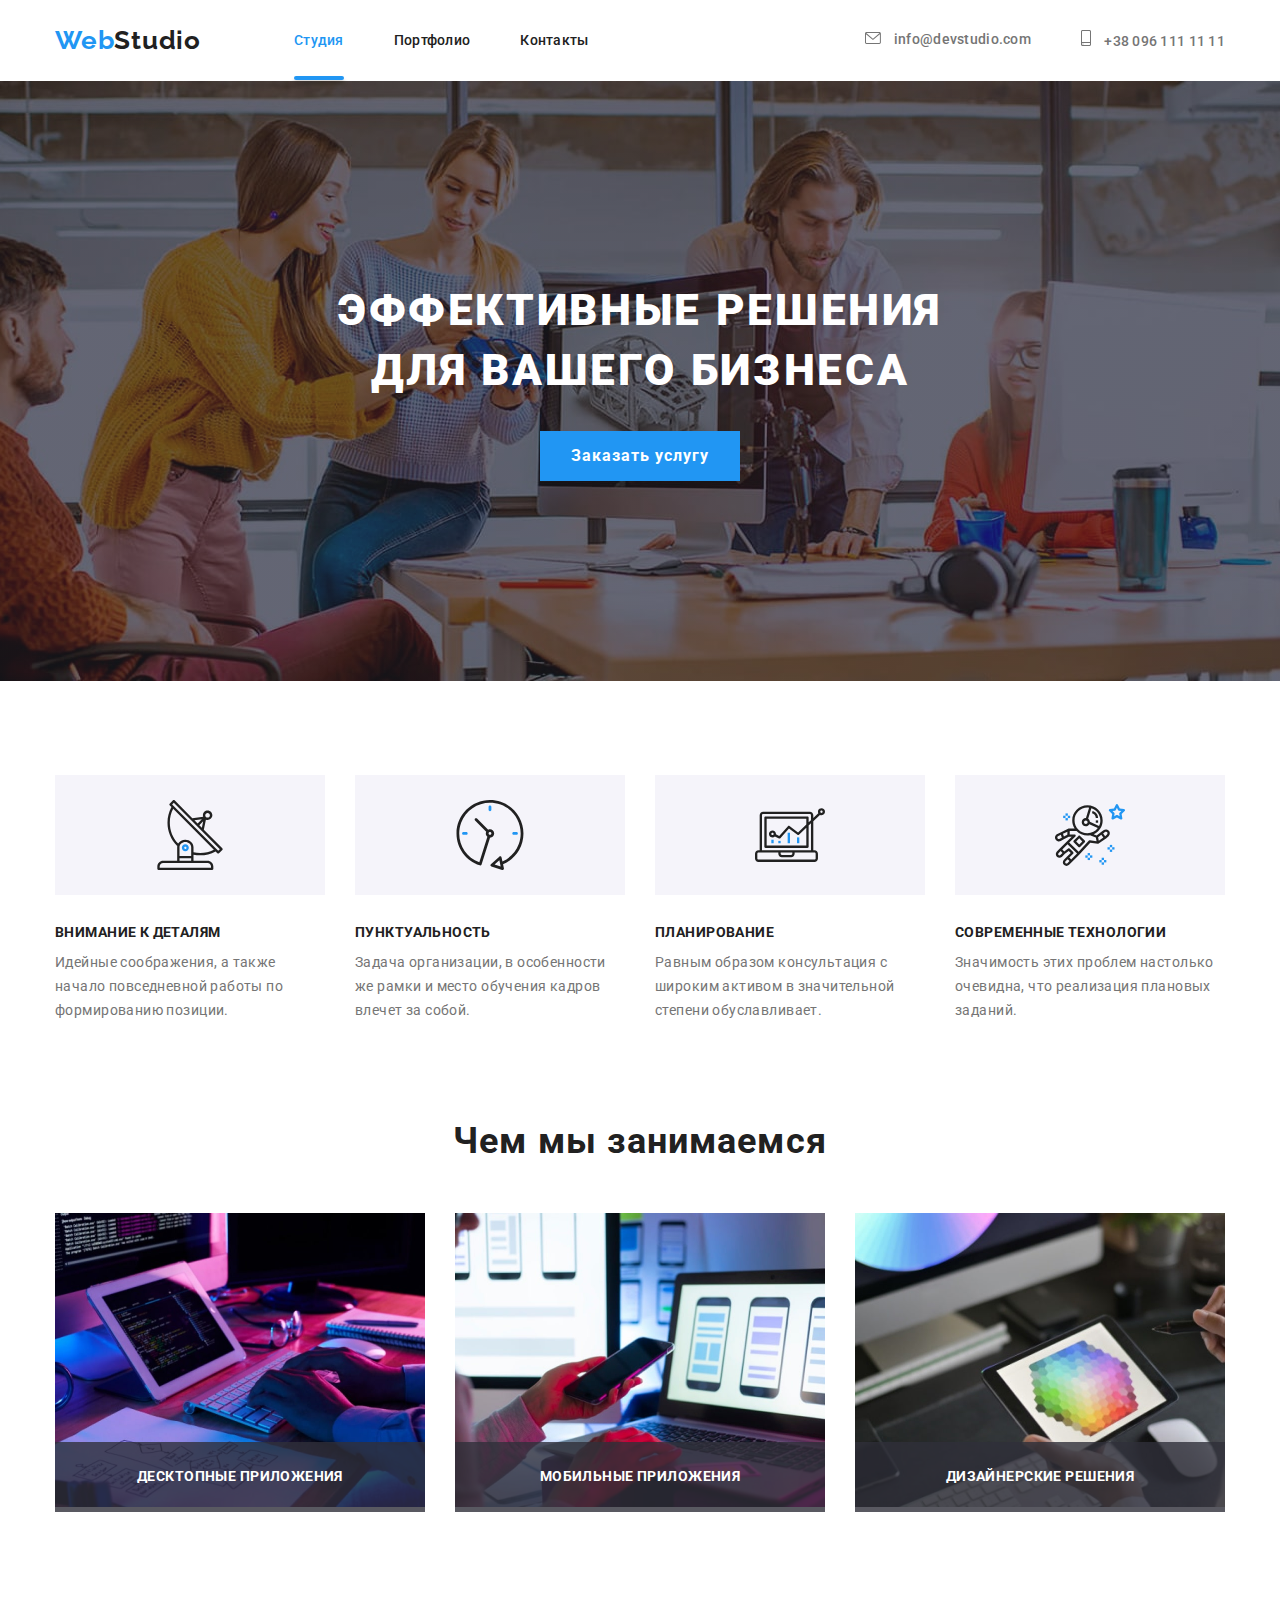
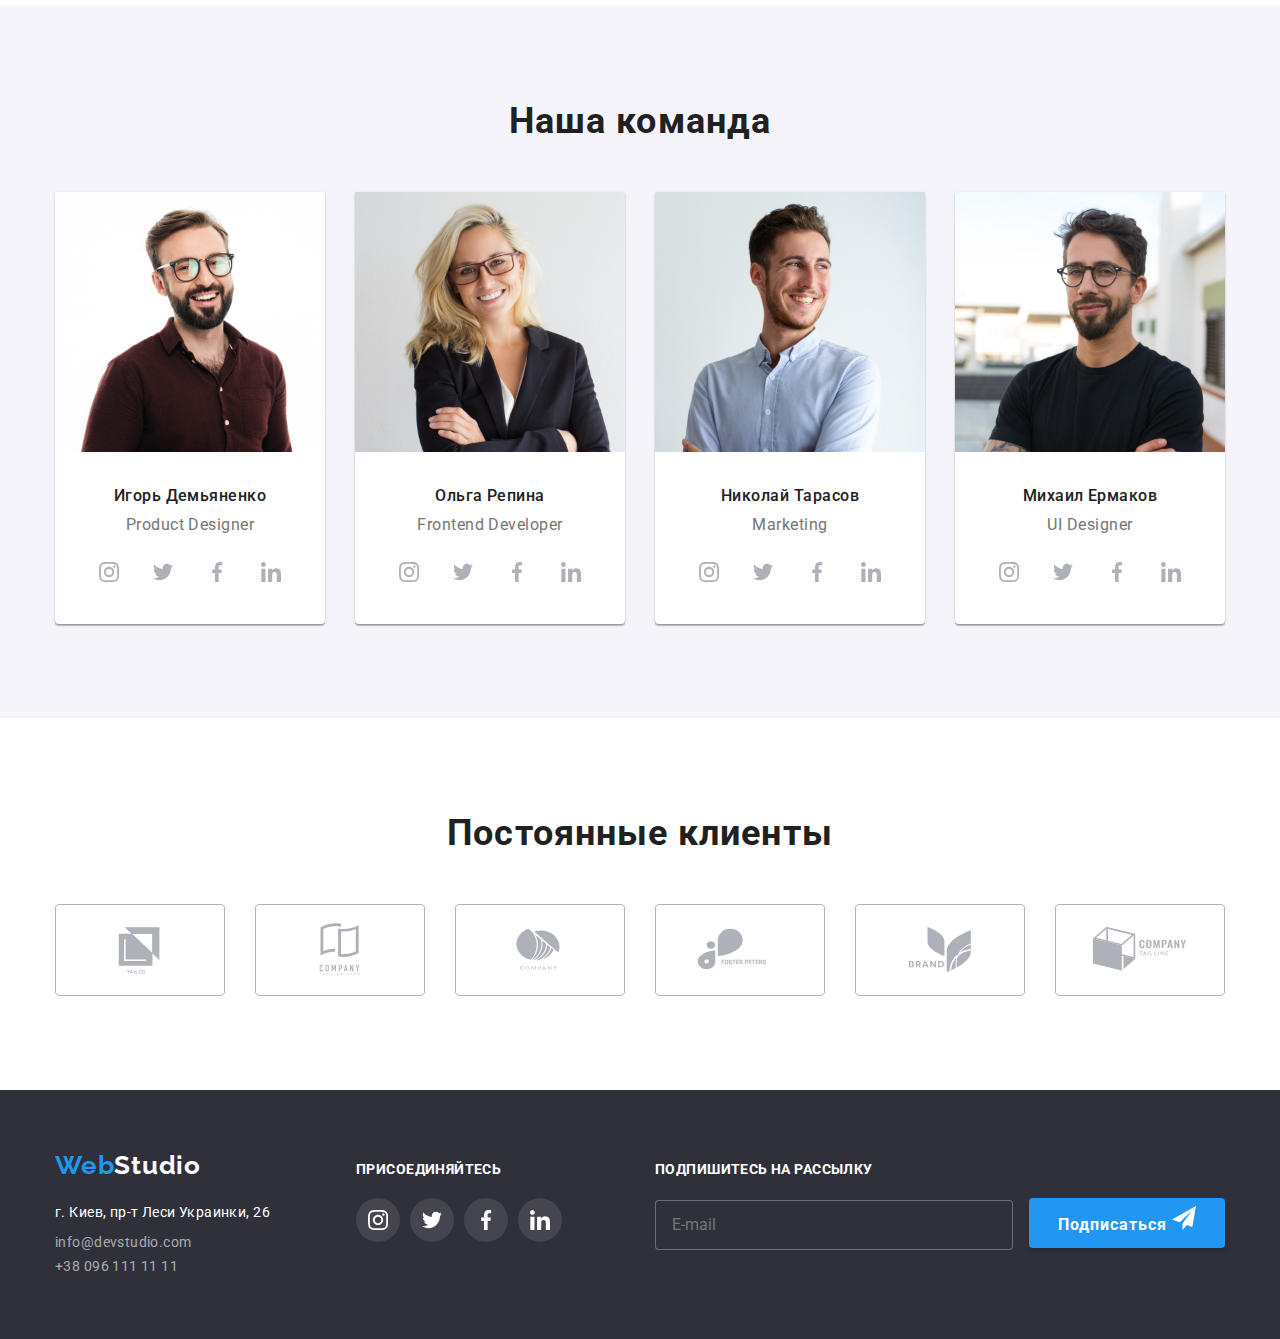
==== index.html @ c8ee0426 "new repository" ====
<!DOCTYPE html>
<html lang="ru">
  <head>
    <meta charset="UTF-8" />
    <meta http-equiv="X-UA-Compatible" content="IE=edge" />
    <meta name="viewport" content="width=device-width, initial-scale=1.0" />
    <title>WebStudio</title>
    <link rel="preconnect" href="https://fonts.googleapis.com" />
    <link rel="preconnect" href="https://fonts.gstatic.com" crossorigin />
    <link
      href="https://fonts.googleapis.com/css2?family=Raleway:wght@700&family=Roboto:wght@400;500;700;900&display=swap"
      rel="stylesheet"
    />
    <link
      rel="stylesheet"
      href="https://cdnjs.cloudflare.com/ajax/libs/modern-normalize/1.1.0/modern-normalize.min.css"
    />
    <link rel="stylesheet" href="./css/styles.css" />
  </head>
  <body>
    <!-- header -->
    <header class="header">
      <div class="container">
        <a href="./index.html" class="header-logo-web"
          >Web<span class="header-logo">Studio</span></a
        >
        <nav class="site-nav">
          <ul class="site-nav-list list">
            <li class="site-nav-item">
              <a href="./index.html" class="site-nav-link site-nav-content">Студия</a>
            </li>
            <li class="site-nav-item">
              <a href="./portfolio.html" class="site-nav-link">Портфолио</a>
            </li>
            <li class="site-nav-item">
              <a href="Контакты" class="site-nav-link">Контакты</a>
            </li>
          </ul>
        </nav>
        <!-- <div class="container"> -->
        <ul class="header-list list">
          <li class="header-list-item">
            <a href="mailto:info@devstudio.com" class="header-list-link">
              <svg class="icon-email">
                <use href="./images/icons.svg#icon-email"></use>
              </svg>
              info@devstudio.com</a
            >
          </li>
          <li class="header-list-item">
            <a href="tel:+380961111111" class="header-list-link">
              <svg class="icon-phone">
                <use href="./images/icons.svg#icon-smartphone"></use>
              </svg>
              +38 096 111 11 11</a
            >
          </li>
        </ul>
      </div>
    </header>
    <!-- main contener -->
    <main>
      <!-- heading -->
      <section class="hero section">
        <div class="container hero-container">
          <h1 class="hero-title">Эффективные решения для вашего бизнеса</h1>
          <button type="button" class="hero-button" data-modal-open>Заказать услугу</button>
        </div>
      </section>
      <!-- about company -->
      <section class="company section">
        <div class="container">
          <ul class="company-list list">
            <!-- attention to detail -->
            <li class="company-item">
              <div class="details">
                <svg class="details-icon">
                  <use href="./images/icons.svg#icon-antenna"></use>
                </svg>
              </div>
              <h3 class="company-title">Внимание к деталям</h3>
              <p class="company-text">
                Идейные соображения, а также начало повседневной работы по формированию позиции.
              </p>
            </li>
            <!-- punctuality -->
            <li class="company-item">
              <div class="details">
                <svg class="details-icon">
                  <use href="./images/icons.svg#icon-clock"></use>
                </svg>
              </div>
              <h3 class="company-title">Пунктуальность</h3>
              <p class="company-text">
                Задача организации, в особенности же рамки и место обучения кадров влечет за собой.
              </p>
            </li>
            <!-- planning -->
            <li class="company-item">
              <div class="details">
                <svg class="details-icon">
                  <use href="./images/icons.svg#icon-diagram"></use>
                </svg>
              </div>
              <h3 class="company-title">Планирование</h3>
              <p class="company-text">
                Равным образом консультация с широким активом в значительной степени обуславливает.
              </p>
            </li>
            <!-- modern technologies -->
            <li class="company-item">
              <div class="details">
                <svg class="details-icon">
                  <use href="./images/icons.svg#icon-astronaut"></use>
                </svg>
              </div>
              <h3 class="company-title">Современные технологии</h3>
              <p class="company-text">
                Значимость этих проблем настолько очевидна, что реализация плановых заданий.
              </p>
            </li>
          </ul>
        </div>
      </section>
      <!-- pichers -->
      <section class="pichers section">
        <div class="container">
          <h2 class="pichers-title">Чем мы занимаемся</h2>
          <ul class="pichers-list list">
            <li class="pichers-foto">
              <img
                class="pichers-foto-link"
                src="./images/image1.jpg"
                alt="дизайн сайтов"
                width="370"
                height="294"
              />
              <div class="pichers-list-text">
                <p class="pichers-text">Десктопные приложения</p>
              </div>
            </li>
            <li class="pichers-foto">
              <img
                class="pichers-foto-link"
                src="./images/image2.jpg"
                alt="верстка сайтов"
                width="370"
                height="294"
              />
              <div class="pichers-list-text">
                <p class="pichers-text">Мобильные приложения</p>
              </div>
            </li>
            <li class="pichers-foto">
              <img
                class="pichers-foto-link"
                src="./images/image3.jpg"
                alt="адаптация сайтов"
                width="370"
                height="294"
              />
              <div class="pichers-list-text">
                <p class="pichers-text">Дизайнерские решения</p>
              </div>
            </li>
          </ul>
        </div>
      </section>
      <!-- team -->
      <section class="team section">
        <div class="container">
          <h2 class="team-title">Наша команда</h2>
          <ul class="team-list list">
            <!-- igor -->
            <li class="team-list-item">
              <img
                class="team-foto"
                src="./images/image4.jpg"
                alt="фото Игоря"
                width="270"
                height="260"
              />
              <h3 class="team-item">Игорь Демьяненко</h3>
              <p class="team-text">Product Designer</p>
              <div>
                <ul class="team-social-list list">
                  <li class="team-social-item">
                    <a class="team-social-link" href="">
                      <svg class="team-social-icon">
                        <use href="./images/icons.svg#icon-instagram"></use>
                      </svg>
                    </a>
                  </li>
                  <li class="team-social-item">
                    <a class="team-social-link" href="">
                      <svg class="team-social-icon">
                        <use href="./images/icons.svg#icon-twitter"></use>
                      </svg>
                    </a>
                  </li>
                  <li class="team-social-item">
                    <a class="team-social-link" href="">
                      <svg class="team-social-icon">
                        <use href="./images/icons.svg#icon-facebook"></use>
                      </svg>
                    </a>
                  </li>
                  <li class="team-social-item">
                    <a class="team-social-link" href="">
                      <svg class="team-social-icon">
                        <use href="./images/icons.svg#icon-linkedin"></use>
                      </svg>
                    </a>
                  </li>
                </ul>
              </div>
            </li>
            <!-- olga -->
            <li class="team-list-item">
              <img
                class="team-foto"
                src="./images/image5.jpg"
                alt="фото Ольги"
                width="270"
                height="260"
              />
              <h3 class="team-item">Ольга Репина</h3>
              <p class="team-text">Frontend Developer</p>
              <div>
                <ul class="team-social-list list">
                  <li class="team-social-item">
                    <a class="team-social-link" href="">
                      <svg class="team-social-icon">
                        <use href="./images/icons.svg#icon-instagram"></use>
                      </svg>
                    </a>
                  </li>
                  <li class="team-social-item">
                    <a class="team-social-link" href="">
                      <svg class="team-social-icon">
                        <use href="./images/icons.svg#icon-twitter"></use>
                      </svg>
                    </a>
                  </li>
                  <li class="team-social-item">
                    <a class="team-social-link" href="">
                      <svg class="team-social-icon">
                        <use href="./images/icons.svg#icon-facebook"></use>
                      </svg>
                    </a>
                  </li>
                  <li class="team-social-item">
                    <a class="team-social-link" href="">
                      <svg class="team-social-icon">
                        <use href="./images/icons.svg#icon-linkedin"></use>
                      </svg>
                    </a>
                  </li>
                </ul>
              </div>
            </li>
            <!-- nikolay -->
            <li class="team-list-item">
              <img
                class="team-foto"
                src="./images/image6.jpg"
                alt="фото Николая"
                width="270"
                height="260"
              />
              <h3 class="team-item">Николай Тарасов</h3>
              <p class="team-text">Marketing</p>
              <div>
                <ul class="team-social-list list">
                  <li class="team-social-item">
                    <a class="team-social-link" href="">
                      <svg class="team-social-icon">
                        <use href="./images/icons.svg#icon-instagram"></use>
                      </svg>
                    </a>
                  </li>
                  <li class="team-social-item">
                    <a class="team-social-link" href="">
                      <svg class="team-social-icon">
                        <use href="./images/icons.svg#icon-twitter"></use>
                      </svg>
                    </a>
                  </li>
                  <li class="team-social-item">
                    <a class="team-social-link" href="">
                      <svg class="team-social-icon">
                        <use href="./images/icons.svg#icon-facebook"></use>
                      </svg>
                    </a>
                  </li>
                  <li class="team-social-item">
                    <a class="team-social-link" href="">
                      <svg class="team-social-icon">
                        <use href="./images/icons.svg#icon-linkedin"></use>
                      </svg>
                    </a>
                  </li>
                </ul>
              </div>
            </li>
            <!-- mihail -->
            <li class="team-list-item">
              <img
                class="team-foto"
                src="./images/image7.jpg"
                alt="фото Михаила"
                width="270"
                height="260"
              />
              <h3 class="team-item">Михаил Ермаков</h3>
              <p class="team-text">UI Designer</p>
              <div>
                <ul class="team-social-list list">
                  <li class="team-social-item">
                    <a class="team-social-link" href="">
                      <svg class="team-social-icon">
                        <use href="./images/icons.svg#icon-instagram"></use>
                      </svg>
                    </a>
                  </li>
                  <li class="team-social-item">
                    <a class="team-social-link" href="">
                      <svg class="team-social-icon">
                        <use href="./images/icons.svg#icon-twitter"></use>
                      </svg>
                    </a>
                  </li>
                  <li class="team-social-item">
                    <a class="team-social-link" href="">
                      <svg class="team-social-icon">
                        <use href="./images/icons.svg#icon-facebook"></use>
                      </svg>
                    </a>
                  </li>
                  <li class="team-social-item">
                    <a class="team-social-link" href="">
                      <svg class="team-social-icon">
                        <use href="./images/icons.svg#icon-linkedin"></use>
                      </svg>
                    </a>
                  </li>
                </ul>
              </div>
            </li>
          </ul>
        </div>
      </section>
      <!-- partners -->
      <section class="partners section">
        <div class="container">
          <h2 class="partners-title">Постоянные клиенты</h2>
          <ul class="partners-list list">
            <li class="partners-list-item">
              <a class="partners-link" href="">
                <svg class="partners-logo">
                  <use href="./images/icons.svg#icon-logo1"></use>
                </svg>
              </a>
            </li>
            <li class="partners-list-item">
              <a class="partners-link" href="">
                <svg class="partners-logo">
                  <use href="./images/icons.svg#icon-logo2"></use>
                </svg>
              </a>
            </li>
            <li class="partners-list-item">
              <a class="partners-link" href="">
                <svg class="partners-logo">
                  <use href="./images/icons.svg#icon-logo3"></use>
                </svg>
              </a>
            </li>
            <li class="partners-list-item">
              <a class="partners-link" href="">
                <svg class="partners-logo">
                  <use href="./images/icons.svg#icon-logo4"></use>
                </svg>
              </a>
            </li>
            <li class="partners-list-item">
              <a class="partners-link" href="">
                <svg class="partners-logo">
                  <use href="./images/icons.svg#icon-logo5"></use>
                </svg>
              </a>
            </li>
            <li class="partners-list-item">
              <a class="partners-link" href="">
                <svg class="partners-logo">
                  <use href="./images/icons.svg#icon-logo6"></use>
                </svg>
              </a>
            </li>
          </ul>
        </div>
      </section>
    </main>
    <!-- footer -->
    <footer class="footer">
      <div class="container">
        <div class="footer-container">
          <a href="./index.html" class="footer-logo-web"
            >Web<span class="footer-logo">Studio</span></a
          >
          <address class="footer-address">г. Киев, пр-т Леси Украинки, 26</address>
          <a href="mailto:info@devstudio.com" class="footer-link">info@devstudio.com</a>
          <div>
            <a href="tel:+380961111111" class="footer-link footer-link-phone">+38 096 111 11 11</a>
          </div>
        </div>
        <div class="conect">
          <div class="conect-social">
            <h3 class="conect-title">присоединяйтесь</h3>
            <ul class="conect-social-list list">
              <li class="conect-social-item">
                <a class="conect-social-link" href="">
                  <svg class="conect-social-icon">
                    <use href="./images/icons.svg#icon-instagram"></use>
                  </svg>
                </a>
              </li>
              <li class="conect-social-item">
                <a class="conect-social-link" href="">
                  <svg class="conect-social-icon">
                    <use href="./images/icons.svg#icon-twitter"></use>
                  </svg>
                </a>
              </li>
              <li class="conect-social-item">
                <a class="conect-social-link" href="">
                  <svg class="conect-social-icon">
                    <use href="./images/icons.svg#icon-facebook"></use>
                  </svg>
                </a>
              </li>
              <li class="conect-social-item">
                <a class="conect-social-link" href="">
                  <svg class="conect-social-icon">
                    <use href="./images/icons.svg#icon-linkedin"></use>
                  </svg>
                </a>
              </li>
            </ul>
          </div>
        </div>
        <div class="mailing">
          <h3 class="mailing-title">Подпишитесь на рассылку</h3>
          <form class="form">
            <label for="email"></label>
            <input type="email" name="email" id="email" placeholder="E-mail" class="form-label" />
            <button type="submit" class="button-mailing">
              Подписаться
              <svg width="24" height="24">
                <use href="./images/icons.svg#icon-send" class="mailing-icon"></use>
              </svg>
            </button>
          </form>
        </div>
      </div>
    </footer>
    <div class="backdrop is-hidden" data-modal>
      <div class="modal">
        <div class="modal-form">
          <form name="order">
            <h2 class="order-tirle">Оставьте свои данные, мы вам перезвоним</h2>
            <div class="inputs">
              <div class="input-box">
                <p class="input-title">Имя</p>
                <input type="text" id="name" class="input" />
                <label for="name" class="label">
                  <svg class="label-icon" width="18" height="18">
                    <use href="./images/icons.svg#icon-person"></use>
                  </svg>
                </label>
              </div>
              <div class="input-box">
                <p class="input-title">Телефон</p>
                <input type="text" id="telephone" class="input" />
                <label for="telephone" class="label">
                  <svg class="label-icon" width="18" height="18">
                    <use href="./images/icons.svg#icon-phone"></use>
                  </svg>
                </label>
              </div>
              <div class="input-box">
                <p class="input-title">Почта</p>
                <input type="text" id="email" class="input" />
                <label for="email" class="label">
                  <svg class="label-icon" width="18" height="18">
                    <use href="./images/icons.svg#icon-email-black"></use>
                  </svg>
                </label>
              </div>
              <div class="input-box">
                <p class="input-title">Комментарий</p>
                <textarea
                  name="feedback"
                  cols="40"
                  rows="3"
                  placeholder="Введите текст"
                  class="input-text"
                ></textarea>
              </div>
            </div>
            <div class="check-box">
              <!-- <p class="input-check"> -->
                <label class="label-check"/>
                  <input type="checkbox" class="input-check-label"/>
                <span class="input-check-icon"></span>Соглашаюсь с рассылкой и принимаю </label>
                <a href="" class="input-check-contract">Условия договора</a>
              <!-- </p> -->
            </div>
            <button type="submit" class="button-mailing button-check">Отправить</button>
          </form>
        </div>
        <button type="button" class="modal-close" data-modal-close>
          <svg class="modal-close-icon" width="18" height="18">
            <use href="./images/icons.svg#icon-close"></use>
          </svg>
        </button>
      </div>
    </div>
    <script src="./js/modal.js"></script>
  </body>
</html>
---- css/styles.css ----
/* root */
:root {
  --primery-background-color: #ffffff;
  --secondary-background-color: #e5e5e5;
  --section-background-color: #f5f4fa;
  --header-background-color: #2f303a;
  --primery-text-color: #212121;
  --secondary-text-color: #2196f3;
  --link-text-color: #757575;
  --footer-text-color: rgba(255, 255, 255, 0.6);
  --line-fist-color: #ececec;
  --line-second-color: #eeeeee;
  --border-first-color: #afb1b8;
}

/* ----------------------------------------------------------------INDEX---------------------------------------------------------------- */

/* --------------------------------BODY-------------------------------- */

body {
  background-color: var(--primery-background-color);
  font-family: 'Roboto', sans-serif;
}

.list {
  list-style-type: none;
  margin: 0;
  padding: 0;
}

.visually-hidden {
  position: absolute;
  white-space: nowrap;
  width: 1px;
  height: 1px;
  overflow: hidden;
  border: 0;
  padding: 0;
  clip: rect(0 0 0 0);
  clip-path: inset(50%);
  margin: -1px;
}
.container {
  width: 1200px;
  margin: auto;
  padding-left: 15px;
  padding-right: 15px;
  text-align: center;
  /* outline: 2px solid red; */
}

.section {
  padding-top: 94px;
  padding-bottom: 94px;
}
/* --------------------------------HEADER-------------------------------- */

/* web studio */
.header-logo {
  /* margin-right: 93px; */
  font-family: Raleway;
  font-weight: 700;
  font-size: 26px;
  line-height: 1.19;
  letter-spacing: 0.03em;
  color: var(--primery-text-color);
  text-decoration: none;
}

.header-logo-web {
  padding-top: 25px;
  padding-bottom: 25px;
  font-family: Raleway;
  font-weight: 700;
  font-size: 26px;
  line-height: 1.19;
  letter-spacing: 0.03em;
  color: var(--secondary-text-color);
  text-decoration: none;
}

.header-list-link {
  padding-top: 32px;
  padding-bottom: 32px;
  font-weight: 500;
  font-size: 14px;
  line-height: 1.14;
  letter-spacing: 0.02em;
  color: var(--link-text-color);
  text-decoration: none;
  transition: color 250ms cubic-bezier(0.4, 0, 0.2, 1);
}

.header-list-link:hover,
.header-list-link:focus {
  color: var(--secondary-text-color);
}
.header-list {
  display: flex;
  margin-left: auto;
}

.header .container {
  display: flex;
  align-items: center;
}

.header-list-item:not(:first-child) {
  padding-left: 50px;
}

.header-portfolio {
  border-bottom: 1px solid var(--line-fist-color);
}

/* --------------------------------NAV-------------------------------- */

.site-nav-link {
  position: relative;
  padding-top: 32px;
  padding-bottom: 32px;
  font-weight: 500;
  font-size: 14px;
  line-height: 1.14;
  letter-spacing: 0.02em;
  color: var(--primery-text-color);
  text-decoration: none;

  transition: color 250ms cubic-bezier(0.4, 0, 0.2, 1);
}

/* .site-nav-item {
  position: relative;
} */

.site-nav-item:not(:first-child) {
  padding-left: 50px;
}

.site-nav-link:hover,
.site-nav-link:focus {
  color: var(--secondary-text-color);
  text-decoration: none;
  tab-size: 1;
}

.site-nav-content {
  color: var(--secondary-text-color);
}
.site-nav-content::after {
  content: '';
  position: absolute;
  display: block;

  width: 100%;
  height: 4px;
  bottom: 0;
  /* left: 453px;
  top: 76px; */

  background: var(--secondary-text-color);
  box-shadow: 0px 4px 4px rgba(0, 0, 0, 0.25);
  border-radius: 2px;
}

.site-nav-list {
  margin-left: 93px;
  display: flex;
}

.icon-email {
  width: 16px;
  height: 12px;
  margin-right: 10px;
  fill: currentColor;

  transition: color 250ms cubic-bezier(0.4, 0, 0.2, 1);
}

.icon-email:hover,
.icon-email:focus {
  fill: var(--secondary-text-color);
}

.icon-phone {
  width: 10px;
  height: 16px;
  margin-right: 10px;
  fill: currentColor;

  transition: color 250ms cubic-bezier(0.4, 0, 0.2, 1);
}

.icon-phone:hover,
.icon-phone:focus {
  fill: var(--secondary-text-color);
}

/* --------------------------------HERO-------------------------------- */

.hero {
  height: 600px;
  padding-top: 200px;
  padding-bottom: 200px;
  background-color: var(--header-background-color);
  background-image: linear-gradient(rgba(47, 48, 58, 0.4), rgba(47, 48, 58, 0.4)),
    url(../images/hero.jpg);
  background-repeat: no-repeat;
  background-position: center;
  background-size: cover;
}

.hero-title {
  margin: 0;
  padding: 0;
  margin-left: 237px;
  margin-bottom: 30px;
  max-width: 696px;
  font-weight: 900;
  font-size: 44px;
  line-height: 1.36;
  text-align: center;
  letter-spacing: 0.06em;
  text-transform: uppercase;
  color: var(--primery-background-color);
}

.hero-button {
  min-height: 50px;
  min-width: 200px;
  font-weight: bold;
  font-size: 16px;
  line-height: 1.87;
  align-items: center;
  text-align: center;
  letter-spacing: 0.06em;
  background-color: var(--secondary-text-color);
  color: var(--primery-background-color);
  cursor: pointer;
  border: none;
}

/* --------------------------------COMPANY-------------------------------- */

.company {
  /* padding-top: 47px; */
  padding-bottom: 0;
}

.company-list {
  display: flex;
  text-align: left;
}

.company-item {
  width: 270px;
  height: 251px;
}

.company-item:not(:first-child) {
  margin-left: 30px;
}

.company-title {
  margin: 0;
  padding: 0;
  margin-bottom: 10px;
  font-weight: 700;
  font-size: 14px;
  line-height: 1.14;
  letter-spacing: 0.03em;
  text-transform: uppercase;
  color: var(--primery-text-color);
}

.company-text {
  margin: 0;
  padding: 0;
  font-weight: 400;
  font-size: 14px;
  line-height: 1.71;
  letter-spacing: 0.03em;
  color: var(--link-text-color);
}

.details {
  display: flex;
  align-items: center;
  justify-content: center;
  width: 270px;
  height: 120px;
  margin-bottom: 30px;
  background-color: var(--section-background-color);
}

.details-icon {
  width: 70px;
  height: 70px;
}
/* --------------------------------PICHERS-------------------------------- */

.pichers-title {
  margin: 0;
  padding: 0;
  margin-bottom: 50px;
  font-weight: 700;
  font-size: 36px;
  line-height: 1.2;
  text-align: center;
  letter-spacing: 0.03em;
  color: var(--primery-text-color);
}

.pichers-list {
  display: flex;
}

.pichers-foto {
  position: relative;
}

.pichers-foto:not(:first-child) {
  margin-left: 30px;
}

.pichers-list-text {
  position: absolute;
  bottom: 0;
  display: flex;
  margin: 0;
  padding: 0;
  width: 370px;
  height: 70px;
  background: rgba(47, 48, 58, 0.8);
  justify-content: center;
  align-items: center;
}

.pichers-text {
  display: flex;
  font-weight: 700;
  font-size: 14px;
  line-height: 1.14;
  text-align: center;
  letter-spacing: 0.03em;
  text-transform: uppercase;

  color: var(--primery-background-color);
}
/* --------------------------------TEAM-------------------------------- */
.team {
  /* padding-top: 94px;
  padding-bottom: 94px; */
  background-color: var(--section-background-color);
}

.team-title {
  margin: 0;
  padding: 0;
  margin-bottom: 50px;
  font-weight: 700;
  font-size: 36px;
  line-height: 1.17;
  text-align: center;
  letter-spacing: 0.03em;
  color: var(--primery-text-color);
}

.team-list {
  display: flex;
}

.team-list-item {
  width: 270px;
  background: var(--primery-background-color);
  box-shadow: 0px 1px 3px rgba(0, 0, 0, 0.12), 0px 1px 1px rgba(0, 0, 0, 0.14),
    0px 2px 1px rgba(0, 0, 0, 0.2);
  border-radius: 0px 0px 4px 4px;
}

.team-list-item:not(:first-child) {
  margin-left: 30px;
}

.team-item {
  margin: 0;
  padding: 0;
  font-weight: 500;
  font-size: 16px;
  line-height: 1.19;
  text-align: center;
  letter-spacing: 0.03em;
  color: var(--primery-text-color);
}

.team-item {
  margin: 0;
  padding: 0;
  margin-bottom: 10px;
  font-weight: 500;
  font-size: 16px;
  line-height: 1.19;
  text-align: center;
  letter-spacing: 0.03em;
  color: var(--primery-text-color);
}

.team-text {
  margin: 0;
  padding: 0;
  margin-bottom: 16px;
  font-weight: 400;
  font-size: 16px;
  line-height: 1.19;
  text-align: center;
  letter-spacing: 0.03em;
  color: var(--link-text-color);
}

.team-foto {
  margin-bottom: 30px;
}

.team-social-list {
  margin: 0;
  padding: 0;
  margin-left: 32px;
  margin-right: -10px;
  margin-bottom: 30px;
  width: 206px;
  height: 44px;
  display: flex;
  justify-content: center;
  align-items: center;
}

.team-social-item {
  width: 44px;
  height: 44px;
}

.team-social-item:not(:first-child) {
  margin-left: 10px;
}

.team-social-link {
  width: 44px;
  height: 44px;
  display: flex;
  justify-content: center;
  align-items: center;
  color: var(--border-first-color);
  border-radius: 50%;

  transition: color 250ms cubic-bezier(0.4, 0, 0.2, 1),
    background-color 250ms cubic-bezier(0.4, 0, 0.2, 1);
}

.team-social-link:hover,
.team-social-link:focus {
  background-color: var(--secondary-text-color);
  color: var(--primery-background-color);
}

.team-social-icon {
  width: 20px;
  height: 20px;
  fill: currentColor;
}
/* --------------------------------PARTNERS-------------------------------- */

.partners-title {
  margin: 0;
  padding: 0;
  margin-bottom: 50px;
  font-weight: 700;
  font-size: 36px;
  line-height: 1.17;
  text-align: center;
  letter-spacing: 0.03em;
  color: var(--primery-text-color);
}

.partners-list {
  display: flex;
}

.partners-list-item {
  display: inline-flex;
  width: 170px;
  height: 92px;

  transition: color 250ms cubic-bezier(0.4, 0, 0.2, 1), border 250ms cubic-bezier(0.4, 0, 0.2, 1),
    cursor 250ms cubic-bezier(0.4, 0, 0.2, 1);
}
.partners-list-item:not(:first-child) {
  margin-left: 30px;
}

.partners-list-item:hover,
.partners-list-item:focus {
  color: var(--secondary-text-color);
  border: 1px solid var(--secondary-text-color);
  cursor: pointer;
}

.partners-link {
  display: flex;
  fill: currentColor;
  color: currentColor;
  width: 170px;
  height: 92px;
  color: var(--border-first-color);
  border: 1px solid var(--border-first-color);
  box-sizing: border-box;
  border-radius: 4px;
  align-items: center;
  justify-content: center;

  transition: color 250ms cubic-bezier(0.4, 0, 0.2, 1), cursor 250ms cubic-bezier(0.4, 0, 0.2, 1);
}

.partners-link:hover,
.partners-link:focus {
  color: var(--secondary-text-color);
  cursor: pointer;
}

.partners-logo {
  fill: currentColor;
  width: 106px;
  height: 60px;

  transition: color 250ms cubic-bezier(0.4, 0, 0.2, 1), cursor 250ms cubic-bezier(0.4, 0, 0.2, 1);
}

.partners-logo:hover,
.partners-logo:focus {
  fill: var(--secondary-text-color);
  cursor: pointer;
}

/* --------------------------------FOOTER-------------------------------- */
.footer {
  padding-top: 60px;
  padding-bottom: 60px;
  display: flex;
  background-color: var(--header-background-color);
}

.footer .container {
  display: flex;
}

.footer-contacts {
  margin: 0;
  padding: 0;
  width: 278px;
}

.footer-container {
  margin: 0;
  padding: 0;
  width: 231px;
  /* height: 31px; */
  text-align: left;
}

.footer-contacts-address {
  margin: 0;
  padding: 0;
  width: 145px;
  height: 31px;
  text-align: left;
}

.footer-logo {
  font-family: Raleway;
  font-weight: 700;
  font-size: 26px;
  line-height: 1.19;
  letter-spacing: 0.03em;
  color: var(--primery-background-color);
}

.footer-logo-web {
  font-family: Raleway;
  font-weight: 700;
  font-size: 26px;
  line-height: 1.19;
  letter-spacing: 0.03em;
  color: var(--secondary-text-color);
  text-decoration: none;
}

.footer-address {
  width: 231px;
  height: 30px;
  margin-top: 20px;
  font-style: normal;
  font-weight: 400;
  font-size: 14px;
  line-height: 1.71;
  letter-spacing: 0.03em;
  color: var(--primery-background-color);
}
.footer-link {
  width: 231px;
  height: 30px;
  margin-top: 9px;
  font-weight: 400;
  font-size: 14px;
  line-height: 1.71;
  letter-spacing: 0.03em;
  color: var(--footer-text-color);
  text-decoration: none;
}

/* .footer-link-phone {
  width: 231px;
  height: 30px;
  margin-top: 9px;
} */

.conect {
  margin: 0;
  padding: 0;
  margin-left: 70px;
  margin-top: 12px;
  width: 206px;
  height: 80px;
}

.conect-title {
  margin: 0;
  padding: 0;
  width: 145px;
  height: 16px;
  margin-bottom: 20px;
  text-align: left;
  font-weight: 700;
  font-size: 14px;
  line-height: 1.14;
  letter-spacing: 0.03em;
  text-transform: uppercase;
  color: var(--primery-background-color);
}

.conect-social {
  margin: 0;
  padding: 0;
}
.conect-social-list {
  margin: 0;
  padding: 0;
  width: 206px;
  height: 44px;
  display: flex;
  justify-content: left;
  align-items: center;
}

.conect-social-item {
  width: 44px;
  height: 44px;
}

.conect-social-item:not(:first-child) {
  margin-left: 10px;
}

.conect-social-link {
  width: 44px;
  height: 44px;
  display: flex;
  justify-content: center;
  align-items: center;
  color: var(--primery-background-color);
  background: rgba(255, 255, 255, 0.1);
  border-radius: 50%;

  transition: color 250ms cubic-bezier(0.4, 0, 0.2, 1),
    background-color 250ms cubic-bezier(0.4, 0, 0.2, 1);
}

.conect-social-link:hover,
.conect-social-link:focus {
  background-color: var(--secondary-text-color);
  /* color: var(--primery-background-color); */
}

.conect-social-icon {
  width: 20px;
  height: 20px;
  fill: currentColor;
}

.mailing {
  margin: 0;
  padding: 0;
  margin-top: 12px;
  margin-left: 93px;
  width: 570px;
  height: 86px;
  text-align: left;
}

.mailing-title {
  padding: 0;
  margin: 0;
  font-size: 14px;
  line-height: 1.14;
  letter-spacing: 0.03em;
  text-transform: uppercase;

  color: #ffffff;
}

.form {
  margin: 0;
  padding: 0;
  margin-top: 20px;
}

.form-label {
  margin: 0;
  padding: 0;
  padding-left: 16px;
  width: 358px;
  height: 50px;
  color: rgba(255, 255, 255, 0.6);

  border: 1px solid rgba(255, 255, 255, 0.3);
  /* box-sizing: border-box;
  filter: drop-shadow(0px 4px 4px rgba(0, 0, 0, 0.15)); */
  border-radius: 4px;
  background-color: var(--header-background-color);
}

.button-mailing {
  margin: 0;
  padding: 0;
  margin-left: 12px;
  width: 196px;
  height: 50px;

  font-weight: 700;
  font-size: 16px;
  line-height: 1.88;
  align-items: center;
  text-align: center;
  letter-spacing: 0.06em;

  border: none;

  color: var(--primery-background-color);
  background-color: var(--secondary-text-color);
  box-shadow: 0px 4px 4px rgba(0, 0, 0, 0.15);
  border-radius: 4px;

  cursor: pointer;
}

.mailing-icon {
  /* padding-top: 13px; */
  align-items: center;
  text-align: center;
  fill: var(--primery-background-color);
}
/* ----------------------------------------------------------------PORTFOLIO---------------------------------------------------------------- */

/* --------------------------------FILTERS-------------------------------- */

.filters-list {
  display: flex;
  margin-bottom: 50px;
  justify-content: center;
  align-items: center;
  border-color: var(--section-background-color);
}

.filters-button {
  padding: 6px 22px;
  color: var(--primery-text-color);
  font-family: inherit;
  font-weight: 500;
  font-size: 16px;
  line-height: 1.62;
  text-align: center;
  letter-spacing: 0.03em;
  border-radius: 4px;
  border-color: transparent;
}

.filters-item {
  margin-left: 8px;
  height: 38px;
  transition: background-color 2500ms cubic-bezier(0.4, 0, 0.2, 1),
    color 2500ms cubic-bezier(0.4, 0, 0.2, 1), cursor 2500ms cubic-bezier(0.4, 0, 0.2, 1),
    box-shadow 2500ms cubic-bezier(0.4, 0, 0.2, 1);
}

.filters-item-fist {
  margin-left: 0px;
}

.filters-item :hover,
.filters-item :focus {
  background-color: var(--secondary-text-color);
  color: var(--primery-background-color);
  cursor: pointer;
  box-shadow: 0px 3px 1px rgba(0, 0, 0, 0.1), 0px 1px 2px rgba(0, 0, 0, 0.08),
    0px 2px 2px rgba(0, 0, 0, 0.12);
}

/* --------------------------------PORTFOLIO-------------------------------- */

.portfolio-list {
  display: inline-flex;
  flex-wrap: wrap;
}

.portfolio-item {
  position: relative;
  margin-left: 30px;
  margin-bottom: 30px;
  width: 370px;
  height: 404px;
  background: var(--primery-background-color);
  border: 1px solid var(--line-second-color);

  transition: cursor 250ms cubic-bezier(0.4, 0, 0.2, 1),
    box-shadow 250ms cubic-bezier(0.4, 0, 0.2, 1);
}

.portfolio-item:nth-child(3n + 1) {
  margin-left: 0px;
}

.portfolio-item:nth-last-child(-n + 3) {
  margin-bottom: 0px;
}

.portfolio-item:hover,
.portfolio-item:focus {
  cursor: pointer;
  box-shadow: 0px 1px 1px rgba(0, 0, 0, 0.12), 0px 4px 4px rgba(0, 0, 0, 0.06),
    1px 4px 6px rgba(0, 0, 0, 0.16);
}

.portfolio-item-web {
  position: relative;
  overflow: hidden;
}

.portfolio-item-overley {
  display: block;
  margin: 0;
  position: absolute;
  top: 0;
  left: 0;
  padding: 63px 24px;
  width: 100%;
  height: 100%;
  font-weight: normal;
  font-size: 18px;
  line-height: 1.56;
  letter-spacing: 0.03em;
  text-align: start;

  color: var(--primery-background-color);
  background: rgba(33, 150, 243, 0.9);

  transform: translateY(100%);

  transition: transform 250ms cubic-bezier(0.4, 0, 0.2, 1);
}

.portfolio-item:hover .portfolio-item-overley {
  transform: translateY(0);
}

/* .portfolio-item-web:hover {
  opacity: 1;
} */

.portfolio-title {
  margin: 0;
  padding: 0;
  margin-top: 20px;
  margin-bottom: 4px;
  margin-left: 24px;
  margin-right: 24px;
  text-align: left;
  font-weight: 700;
  font-size: 18px;
  line-height: 2;
  letter-spacing: 0.06em;
  color: var(--primery-text-color);
}

.portfolio-text {
  margin: 0;
  padding: 0;
  margin-bottom: 20px;
  margin-left: 24px;
  margin-right: 24px;
  text-align: left;
  font-weight: 400;
  font-size: 16px;
  line-height: 1.87;
  letter-spacing: 0.03em;
  color: var(--link-text-color);
}

/* --------------------------------BACKDROP-------------------------------- */

.backdrop {
  width: 100vw;
  height: 100vh;
  top: 0;
  position: fixed;
  background: rgba(0, 0, 0, 0.2);
  transition: opacity 250ms cubic-bezier(0.4, 0, 0.2, 1),
    visibility 250ms cubic-bezier(0.4, 0, 0.2, 1);
}

.backdrop.is-hidden .modal {
  transform: scale(1.5);
  transition: transform 250ms cubic-bezier(0.4, 0, 0.2, 1);
}

.modal {
  position: absolute;
  top: 50%;
  left: 50%;
  transform: translate(-50%, -50%);
  width: 528px;
  min-height: 581px;
  background-color: var(--primery-background-color);
  border-radius: 5px;
  transition: transform 250ms cubic-bezier(0.4, 0, 0.2, 1);
}
.modal-close {
  position: absolute;
  top: 8px;
  right: 8px;
  width: 30px;
  height: 30px;
  background: #ffffff;
  border: 1px solid rgba(0, 0, 0, 0.1);
  box-sizing: border-box;
  border-radius: 50%;
  display: flex;
  justify-content: center;
  align-items: center;
  cursor: pointer;
}

.modal-close:hover,
.modal-close:focus {
  background-color: var(--secondary-text-color);
}

.modal-close-icon {
  fill: currentColor;
}

.is-hidden {
  visibility: hidden;
  opacity: 0;
  pointer-events: none;
}

/* --------------------------------FORMS ORDER-------------------------------- */
.modal-form {
  padding: 0;
  margin: 0;
  padding-top: 40px;
  padding-left: 40px;
  padding-right: 40px;
}

.order-tirle {
  margin: 0;
  padding: 0;
  font-weight: 700;
  font-size: 20px;
  line-height: 1.15;
  text-align: center;
  letter-spacing: 0.03em;

  color: var(--primery-text-color);
}

.inputs {
  width: 448px;
  height: 342px;
}

.inputs:first-child {
  margin-top: 12px;
}

.inputs:last-child {
  height: 138px;
}

.input-box {
  margin: 0;
  padding: 0;
  margin-bottom: 10px;
  width: 448px;
  height: 58px;
  transition: color 250ms cubic-bezier(0.4, 0, 0.2, 1),
    border-color 250ms cubic-bezier(0.4, 0, 0.2, 1), cursor 250ms cubic-bezier(0.4, 0, 0.2, 1);
}

.input-box:last-child {
  height: 138px;
}

.input-box:hover,
.input-box:focus {
  color: var(--secondary-text-color);
  border-color: var(--secondary-text-color);
  cursor: pointer;
}

.input:hover + .label,
.input:focus + .label {
  color: var(--secondary-text-color);
  border-color: var(--secondary-text-color);
  cursor: pointer;
}

.input-title {
  margin-bottom: 4px;
  font-weight: 400;
  font-size: 12px;
  line-height: 1.17;

  letter-spacing: 0.01em;

  color: var(--link-text-color);
}

.input {
  padding-left: 42px;
  width: 100%;
  height: 40px;
  border: 1px solid rgba(33, 33, 33, 0.2);
  box-sizing: border-box;
  border-radius: 4px;
}

.input-text {
  margin: 0;
  resize: none;
  padding-left: 16px;
  padding-top: 12px;
  width: 100%;
  height: 120px;

  font-weight: 400;
  font-size: 12px;
  line-height: 1.17;
  letter-spacing: 0.01em;

  color: rgba(117, 117, 117, 0.5);

  border: 1px solid rgba(33, 33, 33, 0.2);
  box-sizing: border-box;
  border-radius: 4px;
}

.check-box {
  width: 435px;
  height: 25px;
  margin: 0;
  padding: 0;
  margin-top: 20px;
  margin-bottom: 30px;
  margin-left: 12px;
  transition: cursor 250ms cubic-bezier(0.4, 0, 0.2, 1);
  /* outline: 1px solid tomato; */

  font-weight: 400;
  font-size: 14px;
  line-height: 1.71;

  letter-spacing: 0.03em;

  color: var(--link-text-color);
}

.check-box:hover .input-check-label,
.check-box:focus .input-check-label {
  cursor: pointer;
  fill: currentColor;
}

.input-check-label:checked + .input-check-icon {
  background-image: url('../images/check.svg');
  background-size: contain;
  background-origin: content-box;
  background-color: var(--secondary-text-color);
}

.input-check-label {
  /* display: block; */
  position: absolute;
  white-space: nowrap;
  width: 1px;
  height: 1px;
  overflow: hidden;
  border: 0;
  padding: 0;
  clip: rect(0 0 0 0);
  clip-path: inset(50%);
  margin: -1px;
}

.label-check {
  display: flexbox;
  align-items: center;
}

.input-check-icon {
  display: inline-block;
  transform: translateY(3px);
  margin-right: 7px;
  width: 16px;
  height: 15px;
  border: 2px solid var(--primery-text-color);
  border-radius: 2px;
  /* background-color: tomato; */
}

.input-check-contract {
  color: var(--secondary-text-color);
}

.label-icon {
  position: absolute;
  margin-left: -436px;
  margin-top: 11px;
  transform: scaleX(100%);
  fill: currentColor;
}

.button-check {
  margin: 0;
  margin-left: 124px;

  width: 200px;
  height: 50px;

  border: none;

  background: var(--secondary-text-color);
  box-shadow: 0px 4px 4px rgba(0, 0, 0, 0.15);
  border-radius: 4px;
}
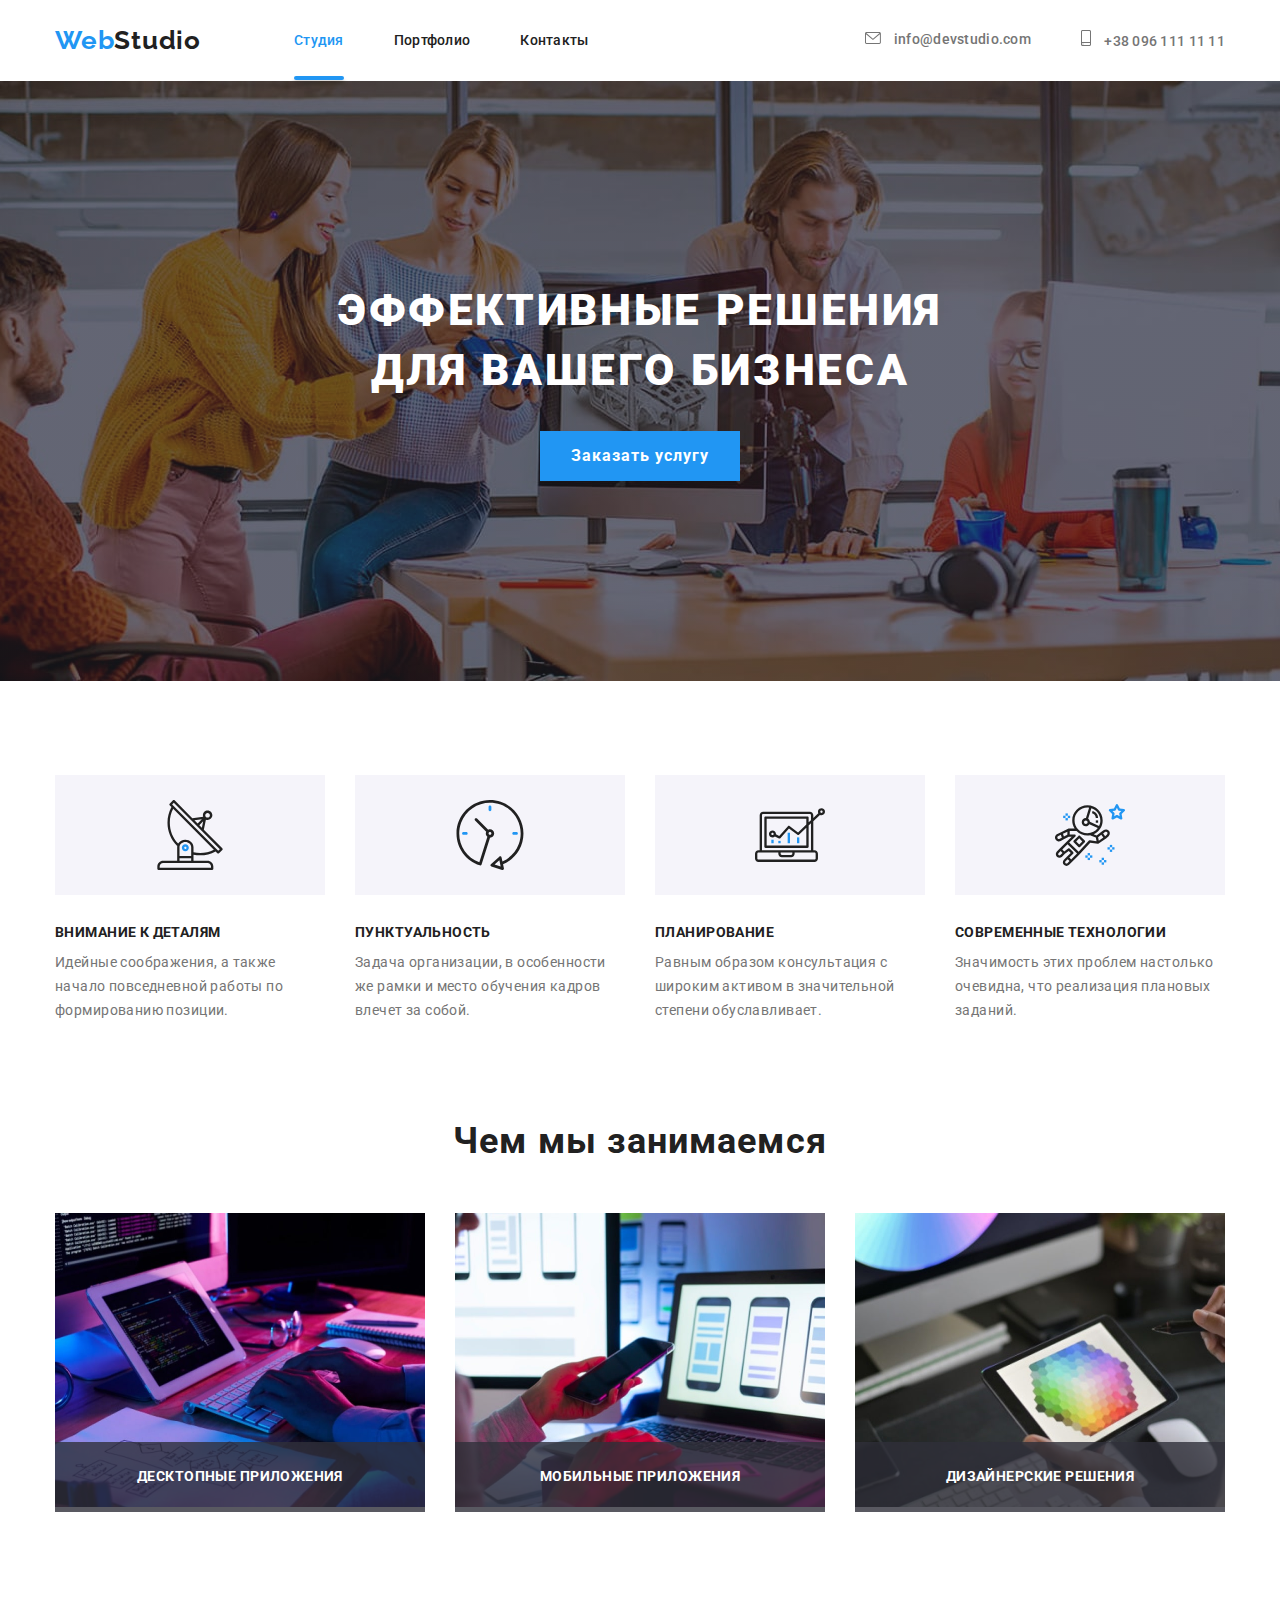
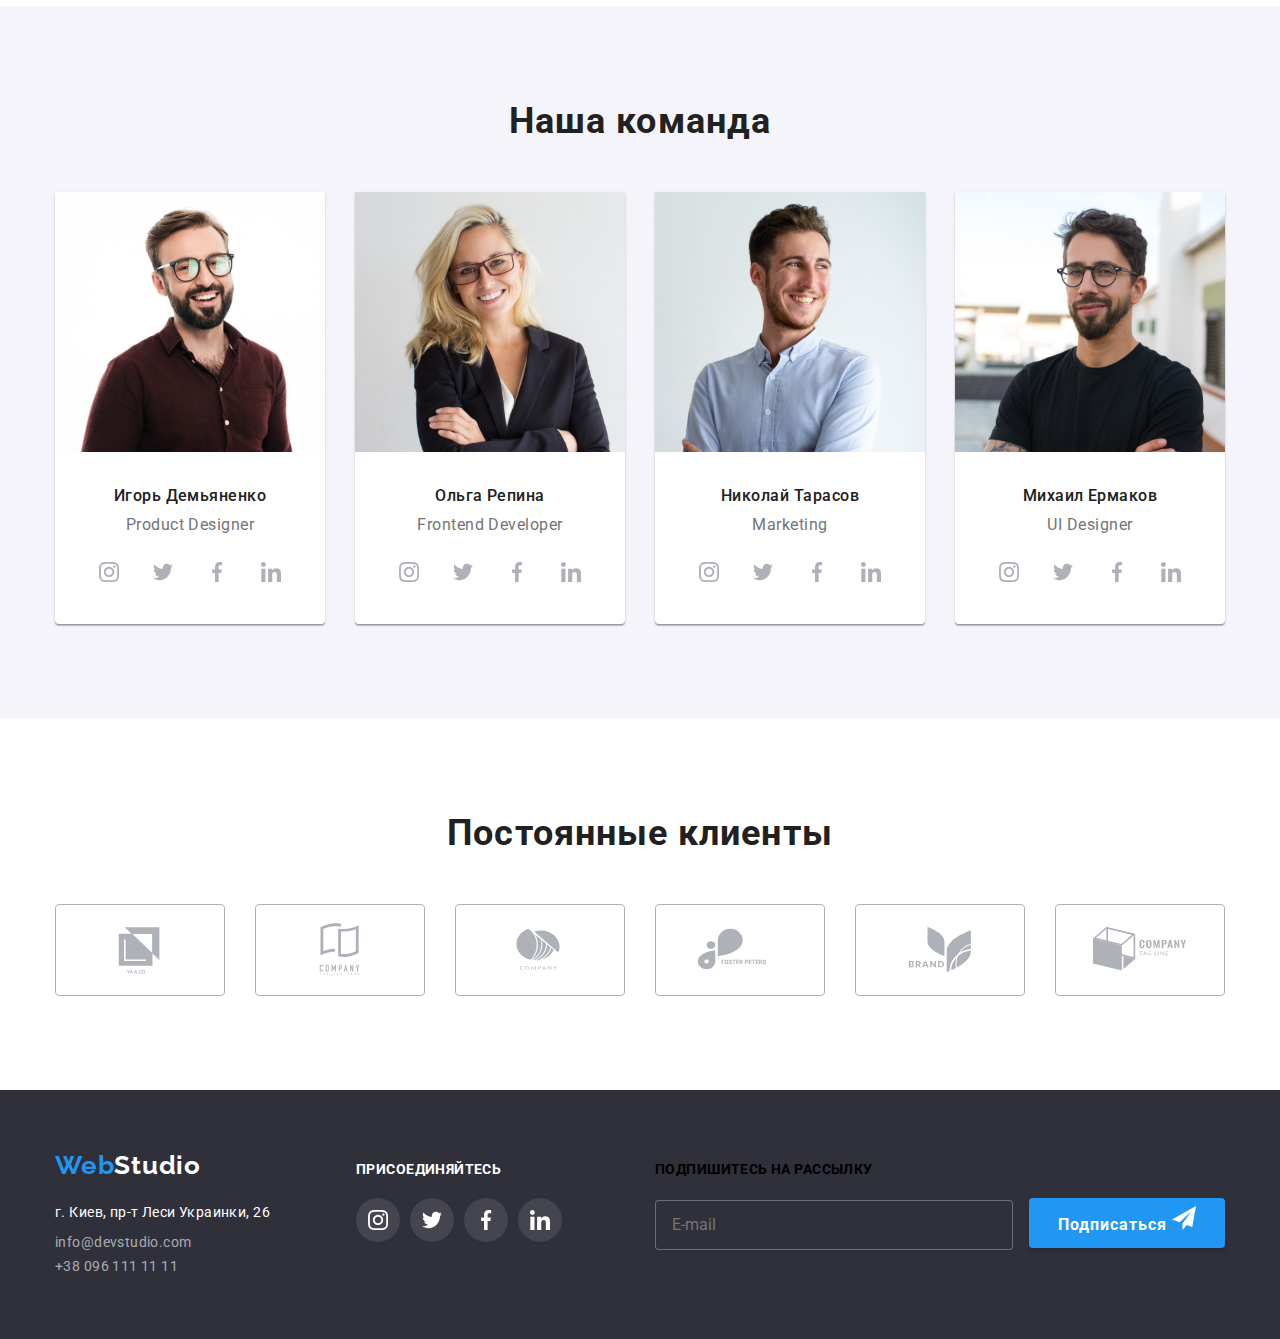
==== commit a3d385b6: "work home 7 parht 1" ====
--- a/index.html
+++ b/index.html
@@ -15,7 +15,8 @@
       rel="stylesheet"
       href="https://cdnjs.cloudflare.com/ajax/libs/modern-normalize/1.1.0/modern-normalize.min.css"
     />
-    <link rel="stylesheet" href="./css/styles.css" />
+    <!-- <link rel="stylesheet" href="./css/styles.css" /> -->
+    <link rel="stylesheet" href="./css/main.min.css">
   </head>
   <body>
     <!-- header -->
--- a/css/styles.css
+++ b/css/styles.css
@@ -1,1164 +1,33 @@
 /* root */
-:root {
-  --primery-background-color: #ffffff;
-  --secondary-background-color: #e5e5e5;
-  --section-background-color: #f5f4fa;
-  --header-background-color: #2f303a;
-  --primery-text-color: #212121;
-  --secondary-text-color: #2196f3;
-  --link-text-color: #757575;
-  --footer-text-color: rgba(255, 255, 255, 0.6);
-  --line-fist-color: #ececec;
-  --line-second-color: #eeeeee;
-  --border-first-color: #afb1b8;
-}
 
 /* ----------------------------------------------------------------INDEX---------------------------------------------------------------- */
 
 /* --------------------------------BODY-------------------------------- */
 
-body {
-  background-color: var(--primery-background-color);
-  font-family: 'Roboto', sans-serif;
-}
-
-.list {
-  list-style-type: none;
-  margin: 0;
-  padding: 0;
-}
-
-.visually-hidden {
-  position: absolute;
-  white-space: nowrap;
-  width: 1px;
-  height: 1px;
-  overflow: hidden;
-  border: 0;
-  padding: 0;
-  clip: rect(0 0 0 0);
-  clip-path: inset(50%);
-  margin: -1px;
-}
-.container {
-  width: 1200px;
-  margin: auto;
-  padding-left: 15px;
-  padding-right: 15px;
-  text-align: center;
-  /* outline: 2px solid red; */
-}
-
-.section {
-  padding-top: 94px;
-  padding-bottom: 94px;
-}
 /* --------------------------------HEADER-------------------------------- */
 
 /* web studio */
-.header-logo {
-  /* margin-right: 93px; */
-  font-family: Raleway;
-  font-weight: 700;
-  font-size: 26px;
-  line-height: 1.19;
-  letter-spacing: 0.03em;
-  color: var(--primery-text-color);
-  text-decoration: none;
-}
-
-.header-logo-web {
-  padding-top: 25px;
-  padding-bottom: 25px;
-  font-family: Raleway;
-  font-weight: 700;
-  font-size: 26px;
-  line-height: 1.19;
-  letter-spacing: 0.03em;
-  color: var(--secondary-text-color);
-  text-decoration: none;
-}
-
-.header-list-link {
-  padding-top: 32px;
-  padding-bottom: 32px;
-  font-weight: 500;
-  font-size: 14px;
-  line-height: 1.14;
-  letter-spacing: 0.02em;
-  color: var(--link-text-color);
-  text-decoration: none;
-  transition: color 250ms cubic-bezier(0.4, 0, 0.2, 1);
-}
-
-.header-list-link:hover,
-.header-list-link:focus {
-  color: var(--secondary-text-color);
-}
-.header-list {
-  display: flex;
-  margin-left: auto;
-}
-
-.header .container {
-  display: flex;
-  align-items: center;
-}
-
-.header-list-item:not(:first-child) {
-  padding-left: 50px;
-}
-
-.header-portfolio {
-  border-bottom: 1px solid var(--line-fist-color);
-}
 
 /* --------------------------------NAV-------------------------------- */
 
-.site-nav-link {
-  position: relative;
-  padding-top: 32px;
-  padding-bottom: 32px;
-  font-weight: 500;
-  font-size: 14px;
-  line-height: 1.14;
-  letter-spacing: 0.02em;
-  color: var(--primery-text-color);
-  text-decoration: none;
-
-  transition: color 250ms cubic-bezier(0.4, 0, 0.2, 1);
-}
-
-/* .site-nav-item {
-  position: relative;
-} */
-
-.site-nav-item:not(:first-child) {
-  padding-left: 50px;
-}
-
-.site-nav-link:hover,
-.site-nav-link:focus {
-  color: var(--secondary-text-color);
-  text-decoration: none;
-  tab-size: 1;
-}
-
-.site-nav-content {
-  color: var(--secondary-text-color);
-}
-.site-nav-content::after {
-  content: '';
-  position: absolute;
-  display: block;
-
-  width: 100%;
-  height: 4px;
-  bottom: 0;
-  /* left: 453px;
-  top: 76px; */
-
-  background: var(--secondary-text-color);
-  box-shadow: 0px 4px 4px rgba(0, 0, 0, 0.25);
-  border-radius: 2px;
-}
-
-.site-nav-list {
-  margin-left: 93px;
-  display: flex;
-}
-
-.icon-email {
-  width: 16px;
-  height: 12px;
-  margin-right: 10px;
-  fill: currentColor;
-
-  transition: color 250ms cubic-bezier(0.4, 0, 0.2, 1);
-}
-
-.icon-email:hover,
-.icon-email:focus {
-  fill: var(--secondary-text-color);
-}
-
-.icon-phone {
-  width: 10px;
-  height: 16px;
-  margin-right: 10px;
-  fill: currentColor;
-
-  transition: color 250ms cubic-bezier(0.4, 0, 0.2, 1);
-}
-
-.icon-phone:hover,
-.icon-phone:focus {
-  fill: var(--secondary-text-color);
-}
-
 /* --------------------------------HERO-------------------------------- */
-
-.hero {
-  height: 600px;
-  padding-top: 200px;
-  padding-bottom: 200px;
-  background-color: var(--header-background-color);
-  background-image: linear-gradient(rgba(47, 48, 58, 0.4), rgba(47, 48, 58, 0.4)),
-    url(../images/hero.jpg);
-  background-repeat: no-repeat;
-  background-position: center;
-  background-size: cover;
-}
-
-.hero-title {
-  margin: 0;
-  padding: 0;
-  margin-left: 237px;
-  margin-bottom: 30px;
-  max-width: 696px;
-  font-weight: 900;
-  font-size: 44px;
-  line-height: 1.36;
-  text-align: center;
-  letter-spacing: 0.06em;
-  text-transform: uppercase;
-  color: var(--primery-background-color);
-}
-
-.hero-button {
-  min-height: 50px;
-  min-width: 200px;
-  font-weight: bold;
-  font-size: 16px;
-  line-height: 1.87;
-  align-items: center;
-  text-align: center;
-  letter-spacing: 0.06em;
-  background-color: var(--secondary-text-color);
-  color: var(--primery-background-color);
-  cursor: pointer;
-  border: none;
-}
 
 /* --------------------------------COMPANY-------------------------------- */
 
-.company {
-  /* padding-top: 47px; */
-  padding-bottom: 0;
-}
-
-.company-list {
-  display: flex;
-  text-align: left;
-}
-
-.company-item {
-  width: 270px;
-  height: 251px;
-}
-
-.company-item:not(:first-child) {
-  margin-left: 30px;
-}
-
-.company-title {
-  margin: 0;
-  padding: 0;
-  margin-bottom: 10px;
-  font-weight: 700;
-  font-size: 14px;
-  line-height: 1.14;
-  letter-spacing: 0.03em;
-  text-transform: uppercase;
-  color: var(--primery-text-color);
-}
-
-.company-text {
-  margin: 0;
-  padding: 0;
-  font-weight: 400;
-  font-size: 14px;
-  line-height: 1.71;
-  letter-spacing: 0.03em;
-  color: var(--link-text-color);
-}
-
-.details {
-  display: flex;
-  align-items: center;
-  justify-content: center;
-  width: 270px;
-  height: 120px;
-  margin-bottom: 30px;
-  background-color: var(--section-background-color);
-}
-
-.details-icon {
-  width: 70px;
-  height: 70px;
-}
 /* --------------------------------PICHERS-------------------------------- */
 
-.pichers-title {
-  margin: 0;
-  padding: 0;
-  margin-bottom: 50px;
-  font-weight: 700;
-  font-size: 36px;
-  line-height: 1.2;
-  text-align: center;
-  letter-spacing: 0.03em;
-  color: var(--primery-text-color);
-}
+/* --------------------------------TEAM-------------------------------- */
 
-.pichers-list {
-  display: flex;
-}
-
-.pichers-foto {
-  position: relative;
-}
-
-.pichers-foto:not(:first-child) {
-  margin-left: 30px;
-}
-
-.pichers-list-text {
-  position: absolute;
-  bottom: 0;
-  display: flex;
-  margin: 0;
-  padding: 0;
-  width: 370px;
-  height: 70px;
-  background: rgba(47, 48, 58, 0.8);
-  justify-content: center;
-  align-items: center;
-}
-
-.pichers-text {
-  display: flex;
-  font-weight: 700;
-  font-size: 14px;
-  line-height: 1.14;
-  text-align: center;
-  letter-spacing: 0.03em;
-  text-transform: uppercase;
-
-  color: var(--primery-background-color);
-}
-/* --------------------------------TEAM-------------------------------- */
-.team {
-  /* padding-top: 94px;
-  padding-bottom: 94px; */
-  background-color: var(--section-background-color);
-}
-
-.team-title {
-  margin: 0;
-  padding: 0;
-  margin-bottom: 50px;
-  font-weight: 700;
-  font-size: 36px;
-  line-height: 1.17;
-  text-align: center;
-  letter-spacing: 0.03em;
-  color: var(--primery-text-color);
-}
-
-.team-list {
-  display: flex;
-}
-
-.team-list-item {
-  width: 270px;
-  background: var(--primery-background-color);
-  box-shadow: 0px 1px 3px rgba(0, 0, 0, 0.12), 0px 1px 1px rgba(0, 0, 0, 0.14),
-    0px 2px 1px rgba(0, 0, 0, 0.2);
-  border-radius: 0px 0px 4px 4px;
-}
-
-.team-list-item:not(:first-child) {
-  margin-left: 30px;
-}
-
-.team-item {
-  margin: 0;
-  padding: 0;
-  font-weight: 500;
-  font-size: 16px;
-  line-height: 1.19;
-  text-align: center;
-  letter-spacing: 0.03em;
-  color: var(--primery-text-color);
-}
-
-.team-item {
-  margin: 0;
-  padding: 0;
-  margin-bottom: 10px;
-  font-weight: 500;
-  font-size: 16px;
-  line-height: 1.19;
-  text-align: center;
-  letter-spacing: 0.03em;
-  color: var(--primery-text-color);
-}
-
-.team-text {
-  margin: 0;
-  padding: 0;
-  margin-bottom: 16px;
-  font-weight: 400;
-  font-size: 16px;
-  line-height: 1.19;
-  text-align: center;
-  letter-spacing: 0.03em;
-  color: var(--link-text-color);
-}
-
-.team-foto {
-  margin-bottom: 30px;
-}
-
-.team-social-list {
-  margin: 0;
-  padding: 0;
-  margin-left: 32px;
-  margin-right: -10px;
-  margin-bottom: 30px;
-  width: 206px;
-  height: 44px;
-  display: flex;
-  justify-content: center;
-  align-items: center;
-}
-
-.team-social-item {
-  width: 44px;
-  height: 44px;
-}
-
-.team-social-item:not(:first-child) {
-  margin-left: 10px;
-}
-
-.team-social-link {
-  width: 44px;
-  height: 44px;
-  display: flex;
-  justify-content: center;
-  align-items: center;
-  color: var(--border-first-color);
-  border-radius: 50%;
-
-  transition: color 250ms cubic-bezier(0.4, 0, 0.2, 1),
-    background-color 250ms cubic-bezier(0.4, 0, 0.2, 1);
-}
-
-.team-social-link:hover,
-.team-social-link:focus {
-  background-color: var(--secondary-text-color);
-  color: var(--primery-background-color);
-}
-
-.team-social-icon {
-  width: 20px;
-  height: 20px;
-  fill: currentColor;
-}
 /* --------------------------------PARTNERS-------------------------------- */
 
-.partners-title {
-  margin: 0;
-  padding: 0;
-  margin-bottom: 50px;
-  font-weight: 700;
-  font-size: 36px;
-  line-height: 1.17;
-  text-align: center;
-  letter-spacing: 0.03em;
-  color: var(--primery-text-color);
-}
+/* --------------------------------FOOTER-------------------------------- */
 
-.partners-list {
-  display: flex;
-}
-
-.partners-list-item {
-  display: inline-flex;
-  width: 170px;
-  height: 92px;
-
-  transition: color 250ms cubic-bezier(0.4, 0, 0.2, 1), border 250ms cubic-bezier(0.4, 0, 0.2, 1),
-    cursor 250ms cubic-bezier(0.4, 0, 0.2, 1);
-}
-.partners-list-item:not(:first-child) {
-  margin-left: 30px;
-}
-
-.partners-list-item:hover,
-.partners-list-item:focus {
-  color: var(--secondary-text-color);
-  border: 1px solid var(--secondary-text-color);
-  cursor: pointer;
-}
-
-.partners-link {
-  display: flex;
-  fill: currentColor;
-  color: currentColor;
-  width: 170px;
-  height: 92px;
-  color: var(--border-first-color);
-  border: 1px solid var(--border-first-color);
-  box-sizing: border-box;
-  border-radius: 4px;
-  align-items: center;
-  justify-content: center;
-
-  transition: color 250ms cubic-bezier(0.4, 0, 0.2, 1), cursor 250ms cubic-bezier(0.4, 0, 0.2, 1);
-}
-
-.partners-link:hover,
-.partners-link:focus {
-  color: var(--secondary-text-color);
-  cursor: pointer;
-}
-
-.partners-logo {
-  fill: currentColor;
-  width: 106px;
-  height: 60px;
-
-  transition: color 250ms cubic-bezier(0.4, 0, 0.2, 1), cursor 250ms cubic-bezier(0.4, 0, 0.2, 1);
-}
-
-.partners-logo:hover,
-.partners-logo:focus {
-  fill: var(--secondary-text-color);
-  cursor: pointer;
-}
-
-/* --------------------------------FOOTER-------------------------------- */
-.footer {
-  padding-top: 60px;
-  padding-bottom: 60px;
-  display: flex;
-  background-color: var(--header-background-color);
-}
-
-.footer .container {
-  display: flex;
-}
-
-.footer-contacts {
-  margin: 0;
-  padding: 0;
-  width: 278px;
-}
-
-.footer-container {
-  margin: 0;
-  padding: 0;
-  width: 231px;
-  /* height: 31px; */
-  text-align: left;
-}
-
-.footer-contacts-address {
-  margin: 0;
-  padding: 0;
-  width: 145px;
-  height: 31px;
-  text-align: left;
-}
-
-.footer-logo {
-  font-family: Raleway;
-  font-weight: 700;
-  font-size: 26px;
-  line-height: 1.19;
-  letter-spacing: 0.03em;
-  color: var(--primery-background-color);
-}
-
-.footer-logo-web {
-  font-family: Raleway;
-  font-weight: 700;
-  font-size: 26px;
-  line-height: 1.19;
-  letter-spacing: 0.03em;
-  color: var(--secondary-text-color);
-  text-decoration: none;
-}
-
-.footer-address {
-  width: 231px;
-  height: 30px;
-  margin-top: 20px;
-  font-style: normal;
-  font-weight: 400;
-  font-size: 14px;
-  line-height: 1.71;
-  letter-spacing: 0.03em;
-  color: var(--primery-background-color);
-}
-.footer-link {
-  width: 231px;
-  height: 30px;
-  margin-top: 9px;
-  font-weight: 400;
-  font-size: 14px;
-  line-height: 1.71;
-  letter-spacing: 0.03em;
-  color: var(--footer-text-color);
-  text-decoration: none;
-}
-
-/* .footer-link-phone {
-  width: 231px;
-  height: 30px;
-  margin-top: 9px;
-} */
-
-.conect {
-  margin: 0;
-  padding: 0;
-  margin-left: 70px;
-  margin-top: 12px;
-  width: 206px;
-  height: 80px;
-}
-
-.conect-title {
-  margin: 0;
-  padding: 0;
-  width: 145px;
-  height: 16px;
-  margin-bottom: 20px;
-  text-align: left;
-  font-weight: 700;
-  font-size: 14px;
-  line-height: 1.14;
-  letter-spacing: 0.03em;
-  text-transform: uppercase;
-  color: var(--primery-background-color);
-}
-
-.conect-social {
-  margin: 0;
-  padding: 0;
-}
-.conect-social-list {
-  margin: 0;
-  padding: 0;
-  width: 206px;
-  height: 44px;
-  display: flex;
-  justify-content: left;
-  align-items: center;
-}
-
-.conect-social-item {
-  width: 44px;
-  height: 44px;
-}
-
-.conect-social-item:not(:first-child) {
-  margin-left: 10px;
-}
-
-.conect-social-link {
-  width: 44px;
-  height: 44px;
-  display: flex;
-  justify-content: center;
-  align-items: center;
-  color: var(--primery-background-color);
-  background: rgba(255, 255, 255, 0.1);
-  border-radius: 50%;
-
-  transition: color 250ms cubic-bezier(0.4, 0, 0.2, 1),
-    background-color 250ms cubic-bezier(0.4, 0, 0.2, 1);
-}
-
-.conect-social-link:hover,
-.conect-social-link:focus {
-  background-color: var(--secondary-text-color);
-  /* color: var(--primery-background-color); */
-}
-
-.conect-social-icon {
-  width: 20px;
-  height: 20px;
-  fill: currentColor;
-}
-
-.mailing {
-  margin: 0;
-  padding: 0;
-  margin-top: 12px;
-  margin-left: 93px;
-  width: 570px;
-  height: 86px;
-  text-align: left;
-}
-
-.mailing-title {
-  padding: 0;
-  margin: 0;
-  font-size: 14px;
-  line-height: 1.14;
-  letter-spacing: 0.03em;
-  text-transform: uppercase;
-
-  color: #ffffff;
-}
-
-.form {
-  margin: 0;
-  padding: 0;
-  margin-top: 20px;
-}
-
-.form-label {
-  margin: 0;
-  padding: 0;
-  padding-left: 16px;
-  width: 358px;
-  height: 50px;
-  color: rgba(255, 255, 255, 0.6);
-
-  border: 1px solid rgba(255, 255, 255, 0.3);
-  /* box-sizing: border-box;
-  filter: drop-shadow(0px 4px 4px rgba(0, 0, 0, 0.15)); */
-  border-radius: 4px;
-  background-color: var(--header-background-color);
-}
-
-.button-mailing {
-  margin: 0;
-  padding: 0;
-  margin-left: 12px;
-  width: 196px;
-  height: 50px;
-
-  font-weight: 700;
-  font-size: 16px;
-  line-height: 1.88;
-  align-items: center;
-  text-align: center;
-  letter-spacing: 0.06em;
-
-  border: none;
-
-  color: var(--primery-background-color);
-  background-color: var(--secondary-text-color);
-  box-shadow: 0px 4px 4px rgba(0, 0, 0, 0.15);
-  border-radius: 4px;
-
-  cursor: pointer;
-}
-
-.mailing-icon {
-  /* padding-top: 13px; */
-  align-items: center;
-  text-align: center;
-  fill: var(--primery-background-color);
-}
 /* ----------------------------------------------------------------PORTFOLIO---------------------------------------------------------------- */
 
 /* --------------------------------FILTERS-------------------------------- */
 
-.filters-list {
-  display: flex;
-  margin-bottom: 50px;
-  justify-content: center;
-  align-items: center;
-  border-color: var(--section-background-color);
-}
-
-.filters-button {
-  padding: 6px 22px;
-  color: var(--primery-text-color);
-  font-family: inherit;
-  font-weight: 500;
-  font-size: 16px;
-  line-height: 1.62;
-  text-align: center;
-  letter-spacing: 0.03em;
-  border-radius: 4px;
-  border-color: transparent;
-}
-
-.filters-item {
-  margin-left: 8px;
-  height: 38px;
-  transition: background-color 2500ms cubic-bezier(0.4, 0, 0.2, 1),
-    color 2500ms cubic-bezier(0.4, 0, 0.2, 1), cursor 2500ms cubic-bezier(0.4, 0, 0.2, 1),
-    box-shadow 2500ms cubic-bezier(0.4, 0, 0.2, 1);
-}
-
-.filters-item-fist {
-  margin-left: 0px;
-}
-
-.filters-item :hover,
-.filters-item :focus {
-  background-color: var(--secondary-text-color);
-  color: var(--primery-background-color);
-  cursor: pointer;
-  box-shadow: 0px 3px 1px rgba(0, 0, 0, 0.1), 0px 1px 2px rgba(0, 0, 0, 0.08),
-    0px 2px 2px rgba(0, 0, 0, 0.12);
-}
-
 /* --------------------------------PORTFOLIO-------------------------------- */
-
-.portfolio-list {
-  display: inline-flex;
-  flex-wrap: wrap;
-}
-
-.portfolio-item {
-  position: relative;
-  margin-left: 30px;
-  margin-bottom: 30px;
-  width: 370px;
-  height: 404px;
-  background: var(--primery-background-color);
-  border: 1px solid var(--line-second-color);
-
-  transition: cursor 250ms cubic-bezier(0.4, 0, 0.2, 1),
-    box-shadow 250ms cubic-bezier(0.4, 0, 0.2, 1);
-}
-
-.portfolio-item:nth-child(3n + 1) {
-  margin-left: 0px;
-}
-
-.portfolio-item:nth-last-child(-n + 3) {
-  margin-bottom: 0px;
-}
-
-.portfolio-item:hover,
-.portfolio-item:focus {
-  cursor: pointer;
-  box-shadow: 0px 1px 1px rgba(0, 0, 0, 0.12), 0px 4px 4px rgba(0, 0, 0, 0.06),
-    1px 4px 6px rgba(0, 0, 0, 0.16);
-}
-
-.portfolio-item-web {
-  position: relative;
-  overflow: hidden;
-}
-
-.portfolio-item-overley {
-  display: block;
-  margin: 0;
-  position: absolute;
-  top: 0;
-  left: 0;
-  padding: 63px 24px;
-  width: 100%;
-  height: 100%;
-  font-weight: normal;
-  font-size: 18px;
-  line-height: 1.56;
-  letter-spacing: 0.03em;
-  text-align: start;
-
-  color: var(--primery-background-color);
-  background: rgba(33, 150, 243, 0.9);
-
-  transform: translateY(100%);
-
-  transition: transform 250ms cubic-bezier(0.4, 0, 0.2, 1);
-}
-
-.portfolio-item:hover .portfolio-item-overley {
-  transform: translateY(0);
-}
-
-/* .portfolio-item-web:hover {
-  opacity: 1;
-} */
-
-.portfolio-title {
-  margin: 0;
-  padding: 0;
-  margin-top: 20px;
-  margin-bottom: 4px;
-  margin-left: 24px;
-  margin-right: 24px;
-  text-align: left;
-  font-weight: 700;
-  font-size: 18px;
-  line-height: 2;
-  letter-spacing: 0.06em;
-  color: var(--primery-text-color);
-}
-
-.portfolio-text {
-  margin: 0;
-  padding: 0;
-  margin-bottom: 20px;
-  margin-left: 24px;
-  margin-right: 24px;
-  text-align: left;
-  font-weight: 400;
-  font-size: 16px;
-  line-height: 1.87;
-  letter-spacing: 0.03em;
-  color: var(--link-text-color);
-}
 
 /* --------------------------------BACKDROP-------------------------------- */
 
-.backdrop {
-  width: 100vw;
-  height: 100vh;
-  top: 0;
-  position: fixed;
-  background: rgba(0, 0, 0, 0.2);
-  transition: opacity 250ms cubic-bezier(0.4, 0, 0.2, 1),
-    visibility 250ms cubic-bezier(0.4, 0, 0.2, 1);
-}
-
-.backdrop.is-hidden .modal {
-  transform: scale(1.5);
-  transition: transform 250ms cubic-bezier(0.4, 0, 0.2, 1);
-}
-
-.modal {
-  position: absolute;
-  top: 50%;
-  left: 50%;
-  transform: translate(-50%, -50%);
-  width: 528px;
-  min-height: 581px;
-  background-color: var(--primery-background-color);
-  border-radius: 5px;
-  transition: transform 250ms cubic-bezier(0.4, 0, 0.2, 1);
-}
-.modal-close {
-  position: absolute;
-  top: 8px;
-  right: 8px;
-  width: 30px;
-  height: 30px;
-  background: #ffffff;
-  border: 1px solid rgba(0, 0, 0, 0.1);
-  box-sizing: border-box;
-  border-radius: 50%;
-  display: flex;
-  justify-content: center;
-  align-items: center;
-  cursor: pointer;
-}
-
-.modal-close:hover,
-.modal-close:focus {
-  background-color: var(--secondary-text-color);
-}
-
-.modal-close-icon {
-  fill: currentColor;
-}
-
-.is-hidden {
-  visibility: hidden;
-  opacity: 0;
-  pointer-events: none;
-}
-
 /* --------------------------------FORMS ORDER-------------------------------- */
-.modal-form {
-  padding: 0;
-  margin: 0;
-  padding-top: 40px;
-  padding-left: 40px;
-  padding-right: 40px;
-}
-
-.order-tirle {
-  margin: 0;
-  padding: 0;
-  font-weight: 700;
-  font-size: 20px;
-  line-height: 1.15;
-  text-align: center;
-  letter-spacing: 0.03em;
-
-  color: var(--primery-text-color);
-}
-
-.inputs {
-  width: 448px;
-  height: 342px;
-}
-
-.inputs:first-child {
-  margin-top: 12px;
-}
-
-.inputs:last-child {
-  height: 138px;
-}
-
-.input-box {
-  margin: 0;
-  padding: 0;
-  margin-bottom: 10px;
-  width: 448px;
-  height: 58px;
-  transition: color 250ms cubic-bezier(0.4, 0, 0.2, 1),
-    border-color 250ms cubic-bezier(0.4, 0, 0.2, 1), cursor 250ms cubic-bezier(0.4, 0, 0.2, 1);
-}
-
-.input-box:last-child {
-  height: 138px;
-}
-
-.input-box:hover,
-.input-box:focus {
-  color: var(--secondary-text-color);
-  border-color: var(--secondary-text-color);
-  cursor: pointer;
-}
-
-.input:hover + .label,
-.input:focus + .label {
-  color: var(--secondary-text-color);
-  border-color: var(--secondary-text-color);
-  cursor: pointer;
-}
-
-.input-title {
-  margin-bottom: 4px;
-  font-weight: 400;
-  font-size: 12px;
-  line-height: 1.17;
-
-  letter-spacing: 0.01em;
-
-  color: var(--link-text-color);
-}
-
-.input {
-  padding-left: 42px;
-  width: 100%;
-  height: 40px;
-  border: 1px solid rgba(33, 33, 33, 0.2);
-  box-sizing: border-box;
-  border-radius: 4px;
-}
-
-.input-text {
-  margin: 0;
-  resize: none;
-  padding-left: 16px;
-  padding-top: 12px;
-  width: 100%;
-  height: 120px;
-
-  font-weight: 400;
-  font-size: 12px;
-  line-height: 1.17;
-  letter-spacing: 0.01em;
-
-  color: rgba(117, 117, 117, 0.5);
-
-  border: 1px solid rgba(33, 33, 33, 0.2);
-  box-sizing: border-box;
-  border-radius: 4px;
-}
-
-.check-box {
-  width: 435px;
-  height: 25px;
-  margin: 0;
-  padding: 0;
-  margin-top: 20px;
-  margin-bottom: 30px;
-  margin-left: 12px;
-  transition: cursor 250ms cubic-bezier(0.4, 0, 0.2, 1);
-  /* outline: 1px solid tomato; */
-
-  font-weight: 400;
-  font-size: 14px;
-  line-height: 1.71;
-
-  letter-spacing: 0.03em;
-
-  color: var(--link-text-color);
-}
-
-.check-box:hover .input-check-label,
-.check-box:focus .input-check-label {
-  cursor: pointer;
-  fill: currentColor;
-}
-
-.input-check-label:checked + .input-check-icon {
-  background-image: url('../images/check.svg');
-  background-size: contain;
-  background-origin: content-box;
-  background-color: var(--secondary-text-color);
-}
-
-.input-check-label {
-  /* display: block; */
-  position: absolute;
-  white-space: nowrap;
-  width: 1px;
-  height: 1px;
-  overflow: hidden;
-  border: 0;
-  padding: 0;
-  clip: rect(0 0 0 0);
-  clip-path: inset(50%);
-  margin: -1px;
-}
-
-.label-check {
-  display: flexbox;
-  align-items: center;
-}
-
-.input-check-icon {
-  display: inline-block;
-  transform: translateY(3px);
-  margin-right: 7px;
-  width: 16px;
-  height: 15px;
-  border: 2px solid var(--primery-text-color);
-  border-radius: 2px;
-  /* background-color: tomato; */
-}
-
-.input-check-contract {
-  color: var(--secondary-text-color);
-}
-
-.label-icon {
-  position: absolute;
-  margin-left: -436px;
-  margin-top: 11px;
-  transform: scaleX(100%);
-  fill: currentColor;
-}
-
-.button-check {
-  margin: 0;
-  margin-left: 124px;
-
-  width: 200px;
-  height: 50px;
-
-  border: none;
-
-  background: var(--secondary-text-color);
-  box-shadow: 0px 4px 4px rgba(0, 0, 0, 0.15);
-  border-radius: 4px;
-}
--- a/css/main.min.css
+++ b/css/main.min.css
@@ -0,0 +1,2 @@
+:root{--primery-background-color: #ffffff;--secondary-background-color: #e5e5e5;--section-background-color: #f5f4fa;--header-background-color: #2f303a;--primery-text-color: #212121;--secondary-text-color: #2196f3;--link-text-color: #757575;--footer-text-color: rgba(255, 255, 255, 0.6);--line-fist-color: #ececec;--line-second-color: #eeeeee;--border-first-color: #afb1b8}body{background-color:var(--primery-background-color);font-family:'Roboto', sans-serif}.list{list-style-type:none;margin:0;padding:0}.visually-hidden{position:absolute;white-space:nowrap;width:1px;height:1px;overflow:hidden;border:0;padding:0;clip:rect(0 0 0 0);-webkit-clip-path:inset(50%);clip-path:inset(50%);margin:-1px}.container{width:1200px;margin:auto;padding-left:15px;padding-right:15px;text-align:center}.section{padding-top:94px;padding-bottom:94px}.header-list-link{padding-top:32px;padding-bottom:32px;font-weight:500;font-size:14px;line-height:1.14;letter-spacing:0.02em;color:var(--link-text-color);text-decoration:none;-webkit-transition:color 250ms cubic-bezier(0.4, 0, 0.2, 1);transition:color 250ms cubic-bezier(0.4, 0, 0.2, 1)}.header-list-link:hover,.header-list-link:focus{color:var(--secondary-text-color)}.header-list{display:-webkit-box;display:-ms-flexbox;display:flex;margin-left:auto}.header .container{display:-webkit-box;display:-ms-flexbox;display:flex;-webkit-box-align:center;-ms-flex-align:center;align-items:center}.header-list-item:not(:first-child){padding-left:50px}.header-portfolio{border-bottom:1px solid var(--line-fist-color)}.header-logo{font-family:Raleway;font-weight:700;font-size:26px;line-height:1.19;letter-spacing:0.03em;color:var(--primery-text-color);text-decoration:none}.header-logo-web{padding-top:25px;padding-bottom:25px;font-family:Raleway;font-weight:700;font-size:26px;line-height:1.19;letter-spacing:0.03em;color:var(--secondary-text-color);text-decoration:none}.site-nav-link{position:relative;padding-top:32px;padding-bottom:32px;font-weight:500;font-size:14px;line-height:1.14;letter-spacing:0.02em;color:var(--primery-text-color);text-decoration:none;-webkit-transition:color 250ms cubic-bezier(0.4, 0, 0.2, 1);transition:color 250ms cubic-bezier(0.4, 0, 0.2, 1)}.site-nav-link:hover,.site-nav-link:focus{color:var(--secondary-text-color);text-decoration:none;-moz-tab-size:1;-o-tab-size:1;tab-size:1}.site-nav-item:not(:first-child){padding-left:50px}.site-nav-content{color:var(--secondary-text-color)}.site-nav-content::after{content:'';position:absolute;display:block;width:100%;height:4px;bottom:0;background:var(--secondary-text-color);-webkit-box-shadow:0px 4px 4px rgba(0,0,0,0.25);box-shadow:0px 4px 4px rgba(0,0,0,0.25);border-radius:2px}.site-nav-list{margin-left:93px;display:-webkit-box;display:-ms-flexbox;display:flex}.icon-email{width:16px;height:12px;margin-right:10px;fill:currentColor;-webkit-transition:color 250ms cubic-bezier(0.4, 0, 0.2, 1);transition:color 250ms cubic-bezier(0.4, 0, 0.2, 1)}.icon-email:hover,.icon-email:focus{fill:var(--secondary-text-color)}.icon-phone{width:10px;height:16px;margin-right:10px;fill:currentColor;-webkit-transition:color 250ms cubic-bezier(0.4, 0, 0.2, 1);transition:color 250ms cubic-bezier(0.4, 0, 0.2, 1)}.icon-phone:hover,.icon-phone:focus{fill:var(--secondary-text-color)}.hero{height:600px;padding-top:200px;padding-bottom:200px;background-color:var(header-background-color);background-image:-webkit-gradient(linear, left top, left bottom, from(rgba(47,48,58,0.4)), to(rgba(47,48,58,0.4))),url(../images/hero.jpg);background-image:linear-gradient(rgba(47,48,58,0.4), rgba(47,48,58,0.4)),url(../images/hero.jpg);background-repeat:no-repeat;background-position:center;background-size:cover}.hero-title{margin:0;padding:0;margin-left:237px;margin-bottom:30px;max-width:696px;font-weight:900;font-size:44px;line-height:1.36;text-align:center;letter-spacing:0.06em;text-transform:uppercase;color:var(--primery-background-color)}.hero-button{min-height:50px;min-width:200px;font-weight:bold;font-size:16px;line-height:1.87;-webkit-box-align:center;-ms-flex-align:center;align-items:center;text-align:center;letter-spacing:0.06em;background-color:var(--secondary-text-color);color:var(--primery-background-color);cursor:pointer;border:none}.company{padding-bottom:0}.company-list{display:-webkit-box;display:-ms-flexbox;display:flex;text-align:left}.company-item{width:270px;height:251px}.company-item:not(:first-child){margin-left:30px}.company-title{margin:0;padding:0;margin-bottom:10px;font-weight:700;font-size:14px;line-height:1.14;letter-spacing:0.03em;text-transform:uppercase;color:var(--primery-text-color)}.company-text{margin:0;padding:0;font-weight:400;font-size:14px;line-height:1.71;letter-spacing:0.03em;color:var(--link-text-color)}.details{display:-webkit-box;display:-ms-flexbox;display:flex;-webkit-box-align:center;-ms-flex-align:center;align-items:center;-webkit-box-pack:center;-ms-flex-pack:center;justify-content:center;width:270px;height:120px;margin-bottom:30px;background-color:var(--section-background-color)}.details-icon{width:70px;height:70px}.pichers-title{margin:0;padding:0;margin-bottom:50px;font-weight:700;font-size:36px;line-height:1.2;text-align:center;letter-spacing:0.03em;color:var(--primery-text-color)}.pichers-list{display:-webkit-box;display:-ms-flexbox;display:flex}.pichers-foto{position:relative}.pichers-foto:not(:first-child){margin-left:30px}.pichers-list-text{position:absolute;bottom:0;display:-webkit-box;display:-ms-flexbox;display:flex;margin:0;padding:0;width:370px;height:70px;background:rgba(47,48,58,0.8);-webkit-box-pack:center;-ms-flex-pack:center;justify-content:center;-webkit-box-align:center;-ms-flex-align:center;align-items:center}.pichers-text{display:-webkit-box;display:-ms-flexbox;display:flex;font-weight:700;font-size:14px;line-height:1.14;text-align:center;letter-spacing:0.03em;text-transform:uppercase;color:var(--primery-background-color)}.team{background-color:var(--section-background-color)}.team-title{margin:0;padding:0;margin-bottom:50px;font-weight:700;font-size:36px;line-height:1.17;text-align:center;letter-spacing:0.03em;color:var(--primery-text-color)}.team-list{display:-webkit-box;display:-ms-flexbox;display:flex}.team-list-item{width:270px;background:var(--primery-background-color);-webkit-box-shadow:0px 1px 3px rgba(0,0,0,0.12),0px 1px 1px rgba(0,0,0,0.14),0px 2px 1px rgba(0,0,0,0.2);box-shadow:0px 1px 3px rgba(0,0,0,0.12),0px 1px 1px rgba(0,0,0,0.14),0px 2px 1px rgba(0,0,0,0.2);border-radius:0px 0px 4px 4px}.team-list-item:not(:first-child){margin-left:30px}.team-item{margin:0;padding:0;margin-bottom:10px;font-weight:500;font-size:16px;line-height:1.19;text-align:center;letter-spacing:0.03em;color:var(--primery-text-color)}.team-text{margin:0;padding:0;margin-bottom:16px;font-weight:400;font-size:16px;line-height:1.19;text-align:center;letter-spacing:0.03em;color:var(--link-text-color)}.team-foto{margin-bottom:30px}.team-social-list{margin:0;padding:0;margin-left:32px;margin-right:-10px;margin-bottom:30px;width:206px;height:44px;display:-webkit-box;display:-ms-flexbox;display:flex;-webkit-box-pack:center;-ms-flex-pack:center;justify-content:center;-webkit-box-align:center;-ms-flex-align:center;align-items:center}.team-social-item{width:44px;height:44px}.team-social-item:not(:first-child){margin-left:10px}.team-social-link{width:44px;height:44px;display:-webkit-box;display:-ms-flexbox;display:flex;-webkit-box-pack:center;-ms-flex-pack:center;justify-content:center;-webkit-box-align:center;-ms-flex-align:center;align-items:center;color:var(--border-first-color);border-radius:50%;-webkit-transition:color 250ms cubic-bezier(0.4, 0, 0.2, 1),background-color 250ms cubic-bezier(0.4, 0, 0.2, 1);transition:color 250ms cubic-bezier(0.4, 0, 0.2, 1),background-color 250ms cubic-bezier(0.4, 0, 0.2, 1)}.team-social-link:hover,.team-social-link:focus{background-color:var(--secondary-text-color);color:var(--primery-background-color)}.team-social-icon{width:20px;height:20px;fill:currentColor}.partners-title{margin:0;padding:0;margin-bottom:50px;font-weight:700;font-size:36px;line-height:1.17;text-align:center;letter-spacing:0.03em;color:var(--primery-text-color)}.partners-list{display:-webkit-box;display:-ms-flexbox;display:flex}.partners-list-item{display:-webkit-inline-box;display:-ms-inline-flexbox;display:inline-flex;width:170px;height:92px;-webkit-transition:color 250ms cubic-bezier(0.4, 0, 0.2, 1),border 250ms cubic-bezier(0.4, 0, 0.2, 1),cursor 250ms cubic-bezier(0.4, 0, 0.2, 1);transition:color 250ms cubic-bezier(0.4, 0, 0.2, 1),border 250ms cubic-bezier(0.4, 0, 0.2, 1),cursor 250ms cubic-bezier(0.4, 0, 0.2, 1)}.partners-list-item:not(:first-child){margin-left:30px}.partners-list-item:hover,.partners-list-item:focus{color:var(--secondary-text-color);border:1px solid var(--secondary-text-color);cursor:pointer}.partners-link{display:-webkit-box;display:-ms-flexbox;display:flex;fill:currentColor;color:currentColor;width:170px;height:92px;color:var(--border-first-color);border:1px solid var(--border-first-color);-webkit-box-sizing:border-box;box-sizing:border-box;border-radius:4px;-webkit-box-align:center;-ms-flex-align:center;align-items:center;-webkit-box-pack:center;-ms-flex-pack:center;justify-content:center;-webkit-transition:color 250ms cubic-bezier(0.4, 0, 0.2, 1),cursor 250ms cubic-bezier(0.4, 0, 0.2, 1);transition:color 250ms cubic-bezier(0.4, 0, 0.2, 1),cursor 250ms cubic-bezier(0.4, 0, 0.2, 1)}.partners-link:hover,.partners-link:focus{color:var(--secondary-text-color);cursor:pointer}.partners-logo{fill:currentColor;width:106px;height:60px;-webkit-transition:color 250ms cubic-bezier(0.4, 0, 0.2, 1),cursor 250ms cubic-bezier(0.4, 0, 0.2, 1);transition:color 250ms cubic-bezier(0.4, 0, 0.2, 1),cursor 250ms cubic-bezier(0.4, 0, 0.2, 1)}.partners-logo:hover,.partners-logo:focus{fill:var(--secondary-text-color);cursor:pointer}.footer{padding-top:60px;padding-bottom:60px;display:-webkit-box;display:-ms-flexbox;display:flex;background-color:var(--header-background-color)}.footer .container{display:-webkit-box;display:-ms-flexbox;display:flex}.footer-contacts{margin:0;padding:0;width:278px}.footer-container{margin:0;padding:0;width:231px;text-align:left}.footer-contacts-address{margin:0;padding:0;width:145px;height:31px;text-align:left}.footer-address{width:231px;height:30px;margin-top:20px;font-style:normal;font-weight:400;font-size:14px;line-height:1.71;letter-spacing:0.03em;color:var(--primery-background-color)}.footer-link{width:231px;height:30px;margin-top:9px;font-weight:400;font-size:14px;line-height:1.71;letter-spacing:0.03em;color:var(--footer-text-color);text-decoration:none}.footer-logo{font-family:Raleway;font-weight:700;font-size:26px;line-height:1.19;letter-spacing:0.03em;color:var(--primery-background-color)}.footer-logo-web{font-family:Raleway;font-weight:700;font-size:26px;line-height:1.19;letter-spacing:0.03em;color:var(--secondary-text-color);text-decoration:none}.conect{margin:0;padding:0;margin-left:70px;margin-top:12px;width:206px;height:80px}.conect-title{margin:0;padding:0;width:145px;height:16px;margin-bottom:20px;text-align:left;font-weight:700;font-size:14px;line-height:1.14;letter-spacing:0.03em;text-transform:uppercase;color:var(--primery-background-color)}.conect-social{margin:0;padding:0}.conect-social-list{margin:0;padding:0;width:206px;height:44px;display:-webkit-box;display:-ms-flexbox;display:flex;-webkit-box-pack:left;-ms-flex-pack:left;justify-content:left;-webkit-box-align:center;-ms-flex-align:center;align-items:center}.conect-social-item{width:44px;height:44px}.conect-social-item:not(:first-child){margin-left:10px}.conect-social-link{width:44px;height:44px;display:-webkit-box;display:-ms-flexbox;display:flex;-webkit-box-pack:center;-ms-flex-pack:center;justify-content:center;-webkit-box-align:center;-ms-flex-align:center;align-items:center;color:var(--primery-background-color);background:rgba(255,255,255,0.1);border-radius:50%;-webkit-transition:color 250ms cubic-bezier(0.4, 0, 0.2, 1),background-color 250ms cubic-bezier(0.4, 0, 0.2, 1);transition:color 250ms cubic-bezier(0.4, 0, 0.2, 1),background-color 250ms cubic-bezier(0.4, 0, 0.2, 1)}.conect-social-link:hover,.conect-social-link:focus{background-color:var(--secondary-text-color)}.conect-social-icon{width:20px;height:20px;fill:currentColor}.mailing{margin:0;padding:0;margin-top:12px;margin-left:93px;width:570px;height:86px;text-align:left}.mailing-title{padding:0;margin:0;font-size:14px;line-height:1.14;letter-spacing:0.03em;text-transform:uppercase;color:var(primery-background-color)}.form{margin:0;padding:0;margin-top:20px}.form-label{margin:0;padding:0;padding-left:16px;width:358px;height:50px;color:rgba(255,255,255,0.6);border:1px solid rgba(255,255,255,0.3);border-radius:4px;background-color:var(--header-background-color)}.button-mailing{margin:0;padding:0;margin-left:12px;width:196px;height:50px;font-weight:700;font-size:16px;line-height:1.88;-webkit-box-align:center;-ms-flex-align:center;align-items:center;text-align:center;letter-spacing:0.06em;border:none;color:var(--primery-background-color);background-color:var(--secondary-text-color);-webkit-box-shadow:0px 4px 4px rgba(0,0,0,0.15);box-shadow:0px 4px 4px rgba(0,0,0,0.15);border-radius:4px;cursor:pointer}.mailing-icon{-webkit-box-align:center;-ms-flex-align:center;align-items:center;text-align:center;fill:var(--primery-background-color)}.filters-list{display:-webkit-box;display:-ms-flexbox;display:flex;margin-bottom:50px;-webkit-box-pack:center;-ms-flex-pack:center;justify-content:center;-webkit-box-align:center;-ms-flex-align:center;align-items:center;border-color:var(--section-background-color)}.filters-button{padding:6px 22px;color:var(--primery-text-color);font-family:inherit;font-weight:500;font-size:16px;line-height:1.62;text-align:center;letter-spacing:0.03em;border-radius:4px;border-color:transparent}.filters-item{margin-left:8px;height:38px;-webkit-transition:background-color 2500ms cubic-bezier(0.4, 0, 0.2, 1),color 2500ms cubic-bezier(0.4, 0, 0.2, 1),cursor 2500ms cubic-bezier(0.4, 0, 0.2, 1),-webkit-box-shadow 2500ms cubic-bezier(0.4, 0, 0.2, 1);transition:background-color 2500ms cubic-bezier(0.4, 0, 0.2, 1),color 2500ms cubic-bezier(0.4, 0, 0.2, 1),cursor 2500ms cubic-bezier(0.4, 0, 0.2, 1),-webkit-box-shadow 2500ms cubic-bezier(0.4, 0, 0.2, 1);transition:background-color 2500ms cubic-bezier(0.4, 0, 0.2, 1),color 2500ms cubic-bezier(0.4, 0, 0.2, 1),cursor 2500ms cubic-bezier(0.4, 0, 0.2, 1),box-shadow 2500ms cubic-bezier(0.4, 0, 0.2, 1);transition:background-color 2500ms cubic-bezier(0.4, 0, 0.2, 1),color 2500ms cubic-bezier(0.4, 0, 0.2, 1),cursor 2500ms cubic-bezier(0.4, 0, 0.2, 1),box-shadow 2500ms cubic-bezier(0.4, 0, 0.2, 1),-webkit-box-shadow 2500ms cubic-bezier(0.4, 0, 0.2, 1)}.filters-item :hover,.filters-item :focus{background-color:var(--secondary-text-color);color:var(--primery-background-color);cursor:pointer;-webkit-box-shadow:0px 3px 1px rgba(0,0,0,0.1),0px 1px 2px rgba(0,0,0,0.08),0px 2px 2px rgba(0,0,0,0.12);box-shadow:0px 3px 1px rgba(0,0,0,0.1),0px 1px 2px rgba(0,0,0,0.08),0px 2px 2px rgba(0,0,0,0.12)}.filters-item-fist{margin-left:0px}.portfolio-list{display:-webkit-inline-box;display:-ms-inline-flexbox;display:inline-flex;-ms-flex-wrap:wrap;flex-wrap:wrap}.portfolio-item{position:relative;margin-left:30px;margin-bottom:30px;width:370px;height:404px;background:var(--primery-background-color);border:1px solid var(--line-second-color);-webkit-transition:cursor 250ms cubic-bezier(0.4, 0, 0.2, 1),-webkit-box-shadow 250ms cubic-bezier(0.4, 0, 0.2, 1);transition:cursor 250ms cubic-bezier(0.4, 0, 0.2, 1),-webkit-box-shadow 250ms cubic-bezier(0.4, 0, 0.2, 1);transition:cursor 250ms cubic-bezier(0.4, 0, 0.2, 1),box-shadow 250ms cubic-bezier(0.4, 0, 0.2, 1);transition:cursor 250ms cubic-bezier(0.4, 0, 0.2, 1),box-shadow 250ms cubic-bezier(0.4, 0, 0.2, 1),-webkit-box-shadow 250ms cubic-bezier(0.4, 0, 0.2, 1)}.portfolio-item:nth-child(3n+1){margin-left:0px}.portfolio-item:nth-last-child(-n+3){margin-bottom:0px}.portfolio-item:hover,.portfolio-item:focus{cursor:pointer;-webkit-box-shadow:0px 1px 1px rgba(0,0,0,0.12),0px 4px 4px rgba(0,0,0,0.06),1px 4px 6px rgba(0,0,0,0.16);box-shadow:0px 1px 1px rgba(0,0,0,0.12),0px 4px 4px rgba(0,0,0,0.06),1px 4px 6px rgba(0,0,0,0.16)}.portfolio-item-web{position:relative;overflow:hidden}.portfolio-item-overley{display:block;margin:0;position:absolute;top:0;left:0;padding:63px 24px;width:100%;height:100%;font-weight:normal;font-size:18px;line-height:1.56;letter-spacing:0.03em;text-align:start;color:var(--primery-background-color);background:rgba(33,150,243,0.9);-webkit-transform:translateY(100%);transform:translateY(100%);-webkit-transition:-webkit-transform 250ms cubic-bezier(0.4, 0, 0.2, 1);transition:-webkit-transform 250ms cubic-bezier(0.4, 0, 0.2, 1);transition:transform 250ms cubic-bezier(0.4, 0, 0.2, 1);transition:transform 250ms cubic-bezier(0.4, 0, 0.2, 1), -webkit-transform 250ms cubic-bezier(0.4, 0, 0.2, 1)}.portfolio-item:hover .portfolio-item-overley{-webkit-transform:translateY(0);transform:translateY(0)}.portfolio-title{margin:0;padding:0;margin-top:20px;margin-bottom:4px;margin-left:24px;margin-right:24px;text-align:left;font-weight:700;font-size:18px;line-height:2;letter-spacing:0.06em;color:var(--primery-text-color)}.portfolio-text{margin:0;padding:0;margin-bottom:20px;margin-left:24px;margin-right:24px;text-align:left;font-weight:400;font-size:16px;line-height:1.87;letter-spacing:0.03em;color:var(--link-text-color)}.backdrop{width:100vw;height:100vh;top:0;position:fixed;background:rgba(0,0,0,0.2);-webkit-transition:opacity 250ms cubic-bezier(0.4, 0, 0.2, 1),visibility 250ms cubic-bezier(0.4, 0, 0.2, 1);transition:opacity 250ms cubic-bezier(0.4, 0, 0.2, 1),visibility 250ms cubic-bezier(0.4, 0, 0.2, 1)}.modal{position:absolute;top:50%;left:50%;-webkit-transform:translate(-50%, -50%);transform:translate(-50%, -50%);width:528px;min-height:581px;background-color:var(--primery-background-color);border-radius:5px;-webkit-transition:-webkit-transform 250ms cubic-bezier(0.4, 0, 0.2, 1);transition:-webkit-transform 250ms cubic-bezier(0.4, 0, 0.2, 1);transition:transform 250ms cubic-bezier(0.4, 0, 0.2, 1);transition:transform 250ms cubic-bezier(0.4, 0, 0.2, 1), -webkit-transform 250ms cubic-bezier(0.4, 0, 0.2, 1)}.is-hidden{visibility:hidden;opacity:0;pointer-events:none}.backdrop.is-hidden .modal{-webkit-transform:scale(1.5);transform:scale(1.5);-webkit-transition:-webkit-transform 250ms cubic-bezier(0.4, 0, 0.2, 1);transition:-webkit-transform 250ms cubic-bezier(0.4, 0, 0.2, 1);transition:transform 250ms cubic-bezier(0.4, 0, 0.2, 1);transition:transform 250ms cubic-bezier(0.4, 0, 0.2, 1), -webkit-transform 250ms cubic-bezier(0.4, 0, 0.2, 1)}.modal-close{position:absolute;top:8px;right:8px;width:30px;height:30px;background:#ffffff;border:1px solid rgba(0,0,0,0.1);-webkit-box-sizing:border-box;box-sizing:border-box;border-radius:50%;display:-webkit-box;display:-ms-flexbox;display:flex;-webkit-box-pack:center;-ms-flex-pack:center;justify-content:center;-webkit-box-align:center;-ms-flex-align:center;align-items:center;cursor:pointer}.modal-close:hover,.modal-close:focus{background-color:var(--secondary-text-color)}.modal-close-icon{fill:currentColor}.modal-form{padding:0;margin:0;padding-top:40px;padding-left:40px;padding-right:40px}.order-tirle{margin:0;padding:0;font-weight:700;font-size:20px;line-height:1.15;text-align:center;letter-spacing:0.03em;color:var(--primery-text-color)}.inputs{width:448px;height:342px}.inputs:first-child{margin-top:12px}.inputs:last-child{height:138px}.input-box{margin:0;padding:0;margin-bottom:10px;width:448px;height:58px;-webkit-transition:color 250ms cubic-bezier(0.4, 0, 0.2, 1),border-color 250ms cubic-bezier(0.4, 0, 0.2, 1),cursor 250ms cubic-bezier(0.4, 0, 0.2, 1);transition:color 250ms cubic-bezier(0.4, 0, 0.2, 1),border-color 250ms cubic-bezier(0.4, 0, 0.2, 1),cursor 250ms cubic-bezier(0.4, 0, 0.2, 1)}.input-box:last-child{height:138px}.input-box:hover,.input-box:focus{color:var(--secondary-text-color);border-color:var(--secondary-text-color);cursor:pointer}.input-title{margin-bottom:4px;font-weight:400;font-size:12px;line-height:1.17;letter-spacing:0.01em;color:var(--link-text-color)}.input{padding-left:42px;width:100%;height:40px;border:1px solid rgba(33,33,33,0.2);-webkit-box-sizing:border-box;box-sizing:border-box;border-radius:4px}.input:hover+.label,.input:focus+.label{color:var(--secondary-text-color);border-color:var(--secondary-text-color);cursor:pointer}.input-text{margin:0;resize:none;padding-left:16px;padding-top:12px;width:100%;height:120px;font-weight:400;font-size:12px;line-height:1.17;letter-spacing:0.01em;color:rgba(117,117,117,0.5);border:1px solid rgba(33,33,33,0.2);-webkit-box-sizing:border-box;box-sizing:border-box;border-radius:4px}.check-box{width:435px;height:25px;margin:0;padding:0;margin-top:20px;margin-bottom:30px;margin-left:12px;-webkit-transition:cursor 250ms cubic-bezier(0.4, 0, 0.2, 1);transition:cursor 250ms cubic-bezier(0.4, 0, 0.2, 1);font-weight:400;font-size:14px;line-height:1.71;letter-spacing:0.03em;color:var(--link-text-color)}.input-check-label{position:absolute;white-space:nowrap;width:1px;height:1px;overflow:hidden;border:0;padding:0;clip:rect(0 0 0 0);-webkit-clip-path:inset(50%);clip-path:inset(50%);margin:-1px}.check-box:hover .input-check-label,.check-box:focus .input-check-label{cursor:pointer;fill:currentColor}.label-check{display:flexbox;-webkit-box-align:center;-ms-flex-align:center;align-items:center}.input-check-icon{display:inline-block;-webkit-transform:translateY(3px);transform:translateY(3px);margin-right:7px;width:16px;height:15px;border:2px solid var(--primery-text-color);border-radius:2px}.input-check-label:checked+.input-check-icon{background-image:url("../images/check.svg");background-size:contain;background-origin:content-box;background-color:var(--secondary-text-color)}.input-check-contract{color:var(--secondary-text-color)}.label-icon{position:absolute;margin-left:-436px;margin-top:11px;-webkit-transform:scaleX(100%);transform:scaleX(100%);fill:currentColor}.button-check{margin:0;margin-left:124px;width:200px;height:50px;border:none;background:var(--secondary-text-color);-webkit-box-shadow:0px 4px 4px rgba(0,0,0,0.15);box-shadow:0px 4px 4px rgba(0,0,0,0.15);border-radius:4px}
+/*# sourceMappingURL=main.min.css.map */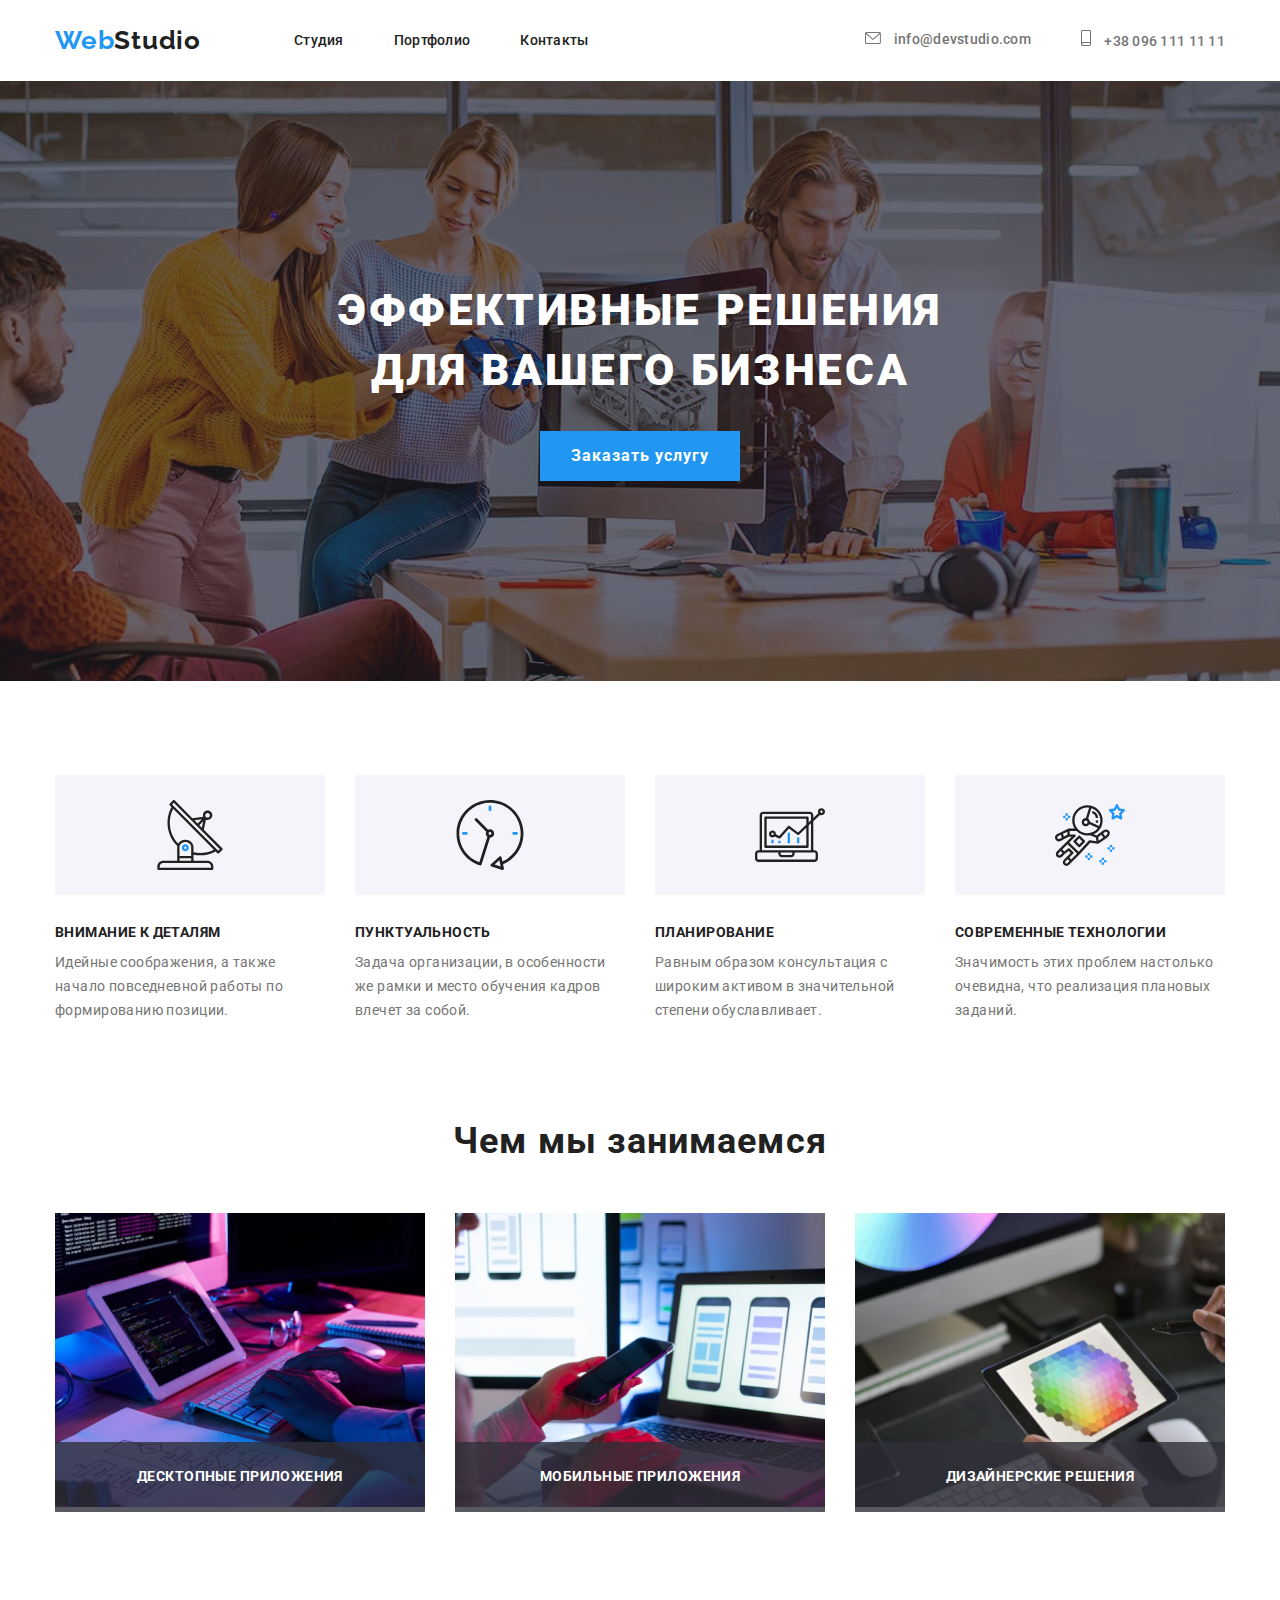
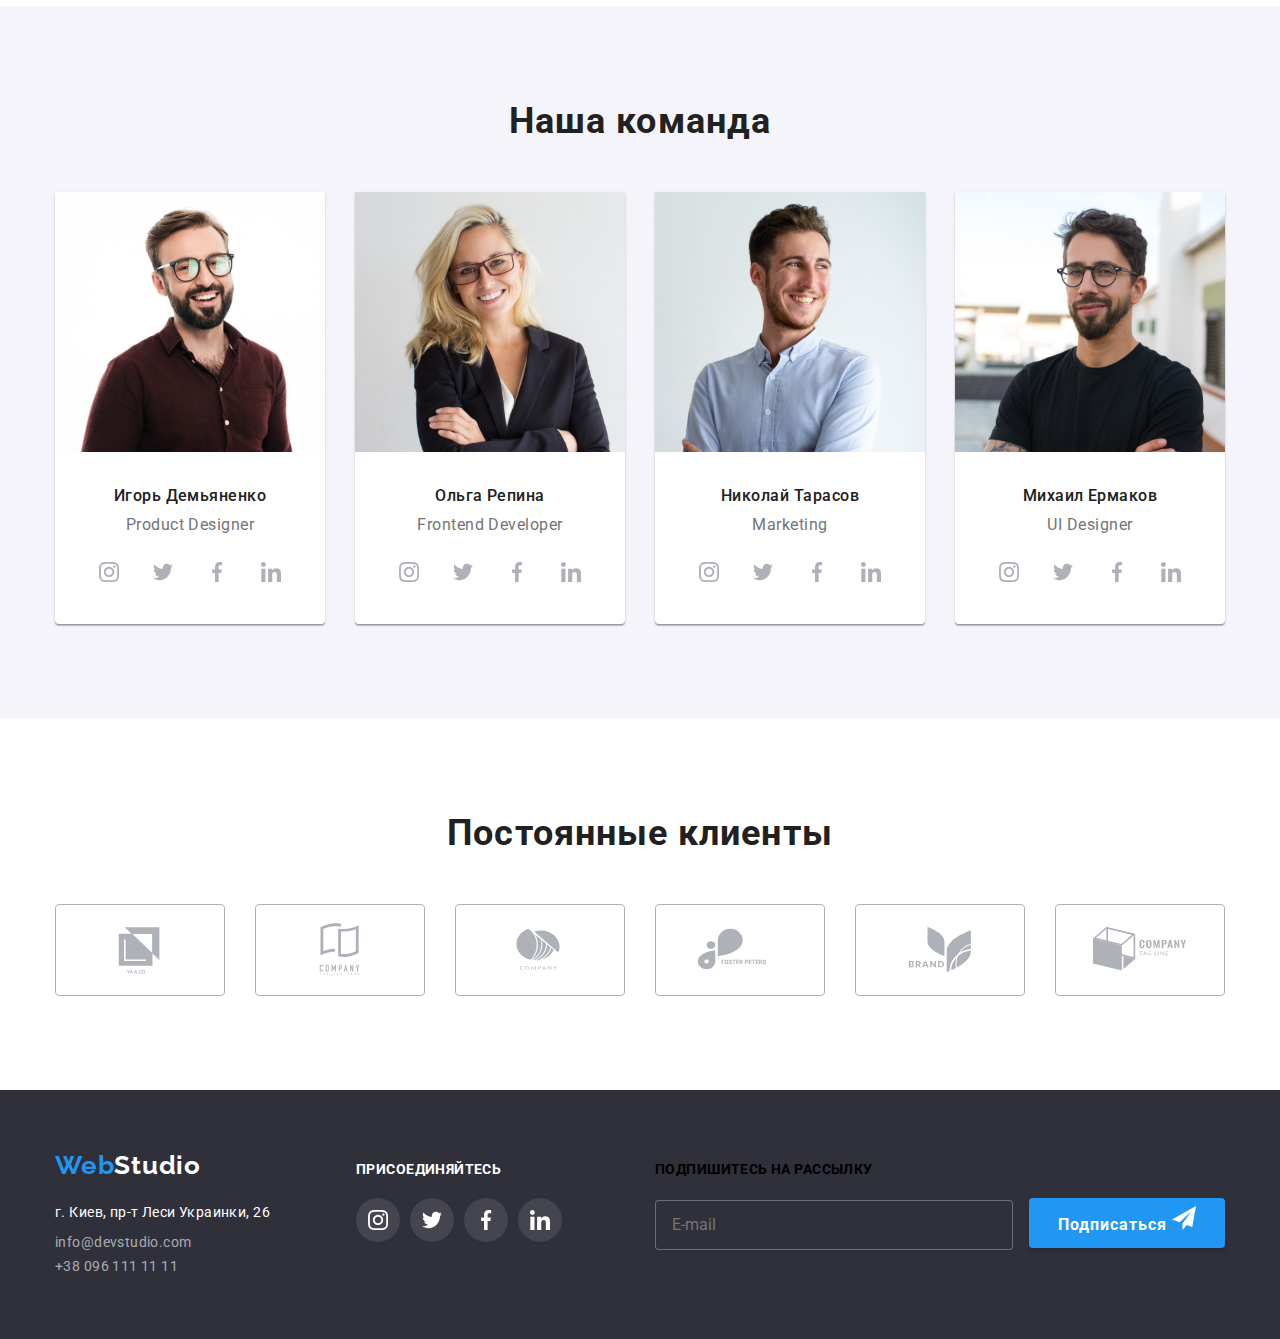
==== commit a98fcb89: "BEM" ====
--- a/index.html
+++ b/index.html
@@ -22,35 +22,35 @@
     <!-- header -->
     <header class="header">
       <div class="container">
-        <a href="./index.html" class="header-logo-web"
-          >Web<span class="header-logo">Studio</span></a
+        <a href="./index.html" class="header__logo-web"
+          >Web<span class="header__logo">Studio</span></a
         >
         <nav class="site-nav">
-          <ul class="site-nav-list list">
-            <li class="site-nav-item">
-              <a href="./index.html" class="site-nav-link site-nav-content">Студия</a>
-            </li>
-            <li class="site-nav-item">
-              <a href="./portfolio.html" class="site-nav-link">Портфолио</a>
-            </li>
-            <li class="site-nav-item">
-              <a href="Контакты" class="site-nav-link">Контакты</a>
+          <ul class="site-nav__list list">
+            <li class="site-nav__item">
+              <a href="./index.html" class="site-nav__link site-nav__content">Студия</a>
+            </li>
+            <li class="site-nav__item">
+              <a href="./portfolio.html" class="site-nav__link">Портфолио</a>
+            </li>
+            <li class="site-nav__item">
+              <a href="Контакты" class="site-nav__link">Контакты</a>
             </li>
           </ul>
         </nav>
         <!-- <div class="container"> -->
         <ul class="header-list list">
-          <li class="header-list-item">
-            <a href="mailto:info@devstudio.com" class="header-list-link">
-              <svg class="icon-email">
+          <li class="header-list__item">
+            <a href="mailto:info@devstudio.com" class="header-list__link">
+              <svg class="header-list__email">
                 <use href="./images/icons.svg#icon-email"></use>
               </svg>
               info@devstudio.com</a
             >
           </li>
-          <li class="header-list-item">
-            <a href="tel:+380961111111" class="header-list-link">
-              <svg class="icon-phone">
+          <li class="header-list__item">
+            <a href="tel:+380961111111" class="header-list__link">
+              <svg class="header-list__phone">
                 <use href="./images/icons.svg#icon-smartphone"></use>
               </svg>
               +38 096 111 11 11</a
@@ -63,9 +63,9 @@
     <main>
       <!-- heading -->
       <section class="hero section">
-        <div class="container hero-container">
-          <h1 class="hero-title">Эффективные решения для вашего бизнеса</h1>
-          <button type="button" class="hero-button" data-modal-open>Заказать услугу</button>
+        <div class="hero__container container">
+          <h1 class="hero__title">Эффективные решения для вашего бизнеса</h1>
+          <button type="button" class="hero__button" data-modal-open>Заказать услугу</button>
         </div>
       </section>
       <!-- about company -->
@@ -73,50 +73,50 @@
         <div class="container">
           <ul class="company-list list">
             <!-- attention to detail -->
-            <li class="company-item">
+            <li class="company-list__item">
               <div class="details">
-                <svg class="details-icon">
+                <svg class="details__icon">
                   <use href="./images/icons.svg#icon-antenna"></use>
                 </svg>
               </div>
-              <h3 class="company-title">Внимание к деталям</h3>
-              <p class="company-text">
+              <h3 class="company-list__title">Внимание к деталям</h3>
+              <p class="company-list__text">
                 Идейные соображения, а также начало повседневной работы по формированию позиции.
               </p>
             </li>
             <!-- punctuality -->
-            <li class="company-item">
+            <li class="company-list__item">
               <div class="details">
-                <svg class="details-icon">
+                <svg class="details__icon">
                   <use href="./images/icons.svg#icon-clock"></use>
                 </svg>
               </div>
-              <h3 class="company-title">Пунктуальность</h3>
-              <p class="company-text">
+              <h3 class="company-list__title">Пунктуальность</h3>
+              <p class="company-list__text">
                 Задача организации, в особенности же рамки и место обучения кадров влечет за собой.
               </p>
             </li>
             <!-- planning -->
-            <li class="company-item">
+            <li class="company-list__item">
               <div class="details">
-                <svg class="details-icon">
+                <svg class="details__icon">
                   <use href="./images/icons.svg#icon-diagram"></use>
                 </svg>
               </div>
-              <h3 class="company-title">Планирование</h3>
-              <p class="company-text">
+              <h3 class="company-list__title">Планирование</h3>
+              <p class="company-list__text">
                 Равным образом консультация с широким активом в значительной степени обуславливает.
               </p>
             </li>
             <!-- modern technologies -->
-            <li class="company-item">
+            <li class="company-list__item">
               <div class="details">
-                <svg class="details-icon">
+                <svg class="details__icon">
                   <use href="./images/icons.svg#icon-astronaut"></use>
                 </svg>
               </div>
-              <h3 class="company-title">Современные технологии</h3>
-              <p class="company-text">
+              <h3 class="company-list__title">Современные технологии</h3>
+              <p class="company-list__text">
                 Значимость этих проблем настолько очевидна, что реализация плановых заданий.
               </p>
             </li>
@@ -126,42 +126,42 @@
       <!-- pichers -->
       <section class="pichers section">
         <div class="container">
-          <h2 class="pichers-title">Чем мы занимаемся</h2>
+          <h2 class="pichers__title">Чем мы занимаемся</h2>
           <ul class="pichers-list list">
-            <li class="pichers-foto">
-              <img
-                class="pichers-foto-link"
+            <li class="pichers-list__foto">
+              <img
+                class="pichers-list__link"
                 src="./images/image1.jpg"
                 alt="дизайн сайтов"
                 width="370"
                 height="294"
               />
-              <div class="pichers-list-text">
-                <p class="pichers-text">Десктопные приложения</p>
-              </div>
-            </li>
-            <li class="pichers-foto">
-              <img
-                class="pichers-foto-link"
+              <div class="pichers-list__cotanrt">
+                <p class="pichers-list__text">Десктопные приложения</p>
+              </div>
+            </li>
+            <li class="pichers-list__foto">
+              <img
+                class="pichers-list__link"
                 src="./images/image2.jpg"
                 alt="верстка сайтов"
                 width="370"
                 height="294"
               />
-              <div class="pichers-list-text">
-                <p class="pichers-text">Мобильные приложения</p>
-              </div>
-            </li>
-            <li class="pichers-foto">
-              <img
-                class="pichers-foto-link"
+              <div class="pichers-list__cotanrt">
+                <p class="pichers-list__text">Мобильные приложения</p>
+              </div>
+            </li>
+            <li class="pichers-list__foto">
+              <img
+                class="pichers-list__-link"
                 src="./images/image3.jpg"
                 alt="адаптация сайтов"
                 width="370"
                 height="294"
               />
-              <div class="pichers-list-text">
-                <p class="pichers-text">Дизайнерские решения</p>
+              <div class="pichers-list__cotanrt">
+                <p class="pichers-list__text">Дизайнерские решения</p>
               </div>
             </li>
           </ul>
--- a/css/main.min.css
+++ b/css/main.min.css
@@ -1,2 +1,2 @@
-:root{--primery-background-color: #ffffff;--secondary-background-color: #e5e5e5;--section-background-color: #f5f4fa;--header-background-color: #2f303a;--primery-text-color: #212121;--secondary-text-color: #2196f3;--link-text-color: #757575;--footer-text-color: rgba(255, 255, 255, 0.6);--line-fist-color: #ececec;--line-second-color: #eeeeee;--border-first-color: #afb1b8}body{background-color:var(--primery-background-color);font-family:'Roboto', sans-serif}.list{list-style-type:none;margin:0;padding:0}.visually-hidden{position:absolute;white-space:nowrap;width:1px;height:1px;overflow:hidden;border:0;padding:0;clip:rect(0 0 0 0);-webkit-clip-path:inset(50%);clip-path:inset(50%);margin:-1px}.container{width:1200px;margin:auto;padding-left:15px;padding-right:15px;text-align:center}.section{padding-top:94px;padding-bottom:94px}.header-list-link{padding-top:32px;padding-bottom:32px;font-weight:500;font-size:14px;line-height:1.14;letter-spacing:0.02em;color:var(--link-text-color);text-decoration:none;-webkit-transition:color 250ms cubic-bezier(0.4, 0, 0.2, 1);transition:color 250ms cubic-bezier(0.4, 0, 0.2, 1)}.header-list-link:hover,.header-list-link:focus{color:var(--secondary-text-color)}.header-list{display:-webkit-box;display:-ms-flexbox;display:flex;margin-left:auto}.header .container{display:-webkit-box;display:-ms-flexbox;display:flex;-webkit-box-align:center;-ms-flex-align:center;align-items:center}.header-list-item:not(:first-child){padding-left:50px}.header-portfolio{border-bottom:1px solid var(--line-fist-color)}.header-logo{font-family:Raleway;font-weight:700;font-size:26px;line-height:1.19;letter-spacing:0.03em;color:var(--primery-text-color);text-decoration:none}.header-logo-web{padding-top:25px;padding-bottom:25px;font-family:Raleway;font-weight:700;font-size:26px;line-height:1.19;letter-spacing:0.03em;color:var(--secondary-text-color);text-decoration:none}.site-nav-link{position:relative;padding-top:32px;padding-bottom:32px;font-weight:500;font-size:14px;line-height:1.14;letter-spacing:0.02em;color:var(--primery-text-color);text-decoration:none;-webkit-transition:color 250ms cubic-bezier(0.4, 0, 0.2, 1);transition:color 250ms cubic-bezier(0.4, 0, 0.2, 1)}.site-nav-link:hover,.site-nav-link:focus{color:var(--secondary-text-color);text-decoration:none;-moz-tab-size:1;-o-tab-size:1;tab-size:1}.site-nav-item:not(:first-child){padding-left:50px}.site-nav-content{color:var(--secondary-text-color)}.site-nav-content::after{content:'';position:absolute;display:block;width:100%;height:4px;bottom:0;background:var(--secondary-text-color);-webkit-box-shadow:0px 4px 4px rgba(0,0,0,0.25);box-shadow:0px 4px 4px rgba(0,0,0,0.25);border-radius:2px}.site-nav-list{margin-left:93px;display:-webkit-box;display:-ms-flexbox;display:flex}.icon-email{width:16px;height:12px;margin-right:10px;fill:currentColor;-webkit-transition:color 250ms cubic-bezier(0.4, 0, 0.2, 1);transition:color 250ms cubic-bezier(0.4, 0, 0.2, 1)}.icon-email:hover,.icon-email:focus{fill:var(--secondary-text-color)}.icon-phone{width:10px;height:16px;margin-right:10px;fill:currentColor;-webkit-transition:color 250ms cubic-bezier(0.4, 0, 0.2, 1);transition:color 250ms cubic-bezier(0.4, 0, 0.2, 1)}.icon-phone:hover,.icon-phone:focus{fill:var(--secondary-text-color)}.hero{height:600px;padding-top:200px;padding-bottom:200px;background-color:var(header-background-color);background-image:-webkit-gradient(linear, left top, left bottom, from(rgba(47,48,58,0.4)), to(rgba(47,48,58,0.4))),url(../images/hero.jpg);background-image:linear-gradient(rgba(47,48,58,0.4), rgba(47,48,58,0.4)),url(../images/hero.jpg);background-repeat:no-repeat;background-position:center;background-size:cover}.hero-title{margin:0;padding:0;margin-left:237px;margin-bottom:30px;max-width:696px;font-weight:900;font-size:44px;line-height:1.36;text-align:center;letter-spacing:0.06em;text-transform:uppercase;color:var(--primery-background-color)}.hero-button{min-height:50px;min-width:200px;font-weight:bold;font-size:16px;line-height:1.87;-webkit-box-align:center;-ms-flex-align:center;align-items:center;text-align:center;letter-spacing:0.06em;background-color:var(--secondary-text-color);color:var(--primery-background-color);cursor:pointer;border:none}.company{padding-bottom:0}.company-list{display:-webkit-box;display:-ms-flexbox;display:flex;text-align:left}.company-item{width:270px;height:251px}.company-item:not(:first-child){margin-left:30px}.company-title{margin:0;padding:0;margin-bottom:10px;font-weight:700;font-size:14px;line-height:1.14;letter-spacing:0.03em;text-transform:uppercase;color:var(--primery-text-color)}.company-text{margin:0;padding:0;font-weight:400;font-size:14px;line-height:1.71;letter-spacing:0.03em;color:var(--link-text-color)}.details{display:-webkit-box;display:-ms-flexbox;display:flex;-webkit-box-align:center;-ms-flex-align:center;align-items:center;-webkit-box-pack:center;-ms-flex-pack:center;justify-content:center;width:270px;height:120px;margin-bottom:30px;background-color:var(--section-background-color)}.details-icon{width:70px;height:70px}.pichers-title{margin:0;padding:0;margin-bottom:50px;font-weight:700;font-size:36px;line-height:1.2;text-align:center;letter-spacing:0.03em;color:var(--primery-text-color)}.pichers-list{display:-webkit-box;display:-ms-flexbox;display:flex}.pichers-foto{position:relative}.pichers-foto:not(:first-child){margin-left:30px}.pichers-list-text{position:absolute;bottom:0;display:-webkit-box;display:-ms-flexbox;display:flex;margin:0;padding:0;width:370px;height:70px;background:rgba(47,48,58,0.8);-webkit-box-pack:center;-ms-flex-pack:center;justify-content:center;-webkit-box-align:center;-ms-flex-align:center;align-items:center}.pichers-text{display:-webkit-box;display:-ms-flexbox;display:flex;font-weight:700;font-size:14px;line-height:1.14;text-align:center;letter-spacing:0.03em;text-transform:uppercase;color:var(--primery-background-color)}.team{background-color:var(--section-background-color)}.team-title{margin:0;padding:0;margin-bottom:50px;font-weight:700;font-size:36px;line-height:1.17;text-align:center;letter-spacing:0.03em;color:var(--primery-text-color)}.team-list{display:-webkit-box;display:-ms-flexbox;display:flex}.team-list-item{width:270px;background:var(--primery-background-color);-webkit-box-shadow:0px 1px 3px rgba(0,0,0,0.12),0px 1px 1px rgba(0,0,0,0.14),0px 2px 1px rgba(0,0,0,0.2);box-shadow:0px 1px 3px rgba(0,0,0,0.12),0px 1px 1px rgba(0,0,0,0.14),0px 2px 1px rgba(0,0,0,0.2);border-radius:0px 0px 4px 4px}.team-list-item:not(:first-child){margin-left:30px}.team-item{margin:0;padding:0;margin-bottom:10px;font-weight:500;font-size:16px;line-height:1.19;text-align:center;letter-spacing:0.03em;color:var(--primery-text-color)}.team-text{margin:0;padding:0;margin-bottom:16px;font-weight:400;font-size:16px;line-height:1.19;text-align:center;letter-spacing:0.03em;color:var(--link-text-color)}.team-foto{margin-bottom:30px}.team-social-list{margin:0;padding:0;margin-left:32px;margin-right:-10px;margin-bottom:30px;width:206px;height:44px;display:-webkit-box;display:-ms-flexbox;display:flex;-webkit-box-pack:center;-ms-flex-pack:center;justify-content:center;-webkit-box-align:center;-ms-flex-align:center;align-items:center}.team-social-item{width:44px;height:44px}.team-social-item:not(:first-child){margin-left:10px}.team-social-link{width:44px;height:44px;display:-webkit-box;display:-ms-flexbox;display:flex;-webkit-box-pack:center;-ms-flex-pack:center;justify-content:center;-webkit-box-align:center;-ms-flex-align:center;align-items:center;color:var(--border-first-color);border-radius:50%;-webkit-transition:color 250ms cubic-bezier(0.4, 0, 0.2, 1),background-color 250ms cubic-bezier(0.4, 0, 0.2, 1);transition:color 250ms cubic-bezier(0.4, 0, 0.2, 1),background-color 250ms cubic-bezier(0.4, 0, 0.2, 1)}.team-social-link:hover,.team-social-link:focus{background-color:var(--secondary-text-color);color:var(--primery-background-color)}.team-social-icon{width:20px;height:20px;fill:currentColor}.partners-title{margin:0;padding:0;margin-bottom:50px;font-weight:700;font-size:36px;line-height:1.17;text-align:center;letter-spacing:0.03em;color:var(--primery-text-color)}.partners-list{display:-webkit-box;display:-ms-flexbox;display:flex}.partners-list-item{display:-webkit-inline-box;display:-ms-inline-flexbox;display:inline-flex;width:170px;height:92px;-webkit-transition:color 250ms cubic-bezier(0.4, 0, 0.2, 1),border 250ms cubic-bezier(0.4, 0, 0.2, 1),cursor 250ms cubic-bezier(0.4, 0, 0.2, 1);transition:color 250ms cubic-bezier(0.4, 0, 0.2, 1),border 250ms cubic-bezier(0.4, 0, 0.2, 1),cursor 250ms cubic-bezier(0.4, 0, 0.2, 1)}.partners-list-item:not(:first-child){margin-left:30px}.partners-list-item:hover,.partners-list-item:focus{color:var(--secondary-text-color);border:1px solid var(--secondary-text-color);cursor:pointer}.partners-link{display:-webkit-box;display:-ms-flexbox;display:flex;fill:currentColor;color:currentColor;width:170px;height:92px;color:var(--border-first-color);border:1px solid var(--border-first-color);-webkit-box-sizing:border-box;box-sizing:border-box;border-radius:4px;-webkit-box-align:center;-ms-flex-align:center;align-items:center;-webkit-box-pack:center;-ms-flex-pack:center;justify-content:center;-webkit-transition:color 250ms cubic-bezier(0.4, 0, 0.2, 1),cursor 250ms cubic-bezier(0.4, 0, 0.2, 1);transition:color 250ms cubic-bezier(0.4, 0, 0.2, 1),cursor 250ms cubic-bezier(0.4, 0, 0.2, 1)}.partners-link:hover,.partners-link:focus{color:var(--secondary-text-color);cursor:pointer}.partners-logo{fill:currentColor;width:106px;height:60px;-webkit-transition:color 250ms cubic-bezier(0.4, 0, 0.2, 1),cursor 250ms cubic-bezier(0.4, 0, 0.2, 1);transition:color 250ms cubic-bezier(0.4, 0, 0.2, 1),cursor 250ms cubic-bezier(0.4, 0, 0.2, 1)}.partners-logo:hover,.partners-logo:focus{fill:var(--secondary-text-color);cursor:pointer}.footer{padding-top:60px;padding-bottom:60px;display:-webkit-box;display:-ms-flexbox;display:flex;background-color:var(--header-background-color)}.footer .container{display:-webkit-box;display:-ms-flexbox;display:flex}.footer-contacts{margin:0;padding:0;width:278px}.footer-container{margin:0;padding:0;width:231px;text-align:left}.footer-contacts-address{margin:0;padding:0;width:145px;height:31px;text-align:left}.footer-address{width:231px;height:30px;margin-top:20px;font-style:normal;font-weight:400;font-size:14px;line-height:1.71;letter-spacing:0.03em;color:var(--primery-background-color)}.footer-link{width:231px;height:30px;margin-top:9px;font-weight:400;font-size:14px;line-height:1.71;letter-spacing:0.03em;color:var(--footer-text-color);text-decoration:none}.footer-logo{font-family:Raleway;font-weight:700;font-size:26px;line-height:1.19;letter-spacing:0.03em;color:var(--primery-background-color)}.footer-logo-web{font-family:Raleway;font-weight:700;font-size:26px;line-height:1.19;letter-spacing:0.03em;color:var(--secondary-text-color);text-decoration:none}.conect{margin:0;padding:0;margin-left:70px;margin-top:12px;width:206px;height:80px}.conect-title{margin:0;padding:0;width:145px;height:16px;margin-bottom:20px;text-align:left;font-weight:700;font-size:14px;line-height:1.14;letter-spacing:0.03em;text-transform:uppercase;color:var(--primery-background-color)}.conect-social{margin:0;padding:0}.conect-social-list{margin:0;padding:0;width:206px;height:44px;display:-webkit-box;display:-ms-flexbox;display:flex;-webkit-box-pack:left;-ms-flex-pack:left;justify-content:left;-webkit-box-align:center;-ms-flex-align:center;align-items:center}.conect-social-item{width:44px;height:44px}.conect-social-item:not(:first-child){margin-left:10px}.conect-social-link{width:44px;height:44px;display:-webkit-box;display:-ms-flexbox;display:flex;-webkit-box-pack:center;-ms-flex-pack:center;justify-content:center;-webkit-box-align:center;-ms-flex-align:center;align-items:center;color:var(--primery-background-color);background:rgba(255,255,255,0.1);border-radius:50%;-webkit-transition:color 250ms cubic-bezier(0.4, 0, 0.2, 1),background-color 250ms cubic-bezier(0.4, 0, 0.2, 1);transition:color 250ms cubic-bezier(0.4, 0, 0.2, 1),background-color 250ms cubic-bezier(0.4, 0, 0.2, 1)}.conect-social-link:hover,.conect-social-link:focus{background-color:var(--secondary-text-color)}.conect-social-icon{width:20px;height:20px;fill:currentColor}.mailing{margin:0;padding:0;margin-top:12px;margin-left:93px;width:570px;height:86px;text-align:left}.mailing-title{padding:0;margin:0;font-size:14px;line-height:1.14;letter-spacing:0.03em;text-transform:uppercase;color:var(primery-background-color)}.form{margin:0;padding:0;margin-top:20px}.form-label{margin:0;padding:0;padding-left:16px;width:358px;height:50px;color:rgba(255,255,255,0.6);border:1px solid rgba(255,255,255,0.3);border-radius:4px;background-color:var(--header-background-color)}.button-mailing{margin:0;padding:0;margin-left:12px;width:196px;height:50px;font-weight:700;font-size:16px;line-height:1.88;-webkit-box-align:center;-ms-flex-align:center;align-items:center;text-align:center;letter-spacing:0.06em;border:none;color:var(--primery-background-color);background-color:var(--secondary-text-color);-webkit-box-shadow:0px 4px 4px rgba(0,0,0,0.15);box-shadow:0px 4px 4px rgba(0,0,0,0.15);border-radius:4px;cursor:pointer}.mailing-icon{-webkit-box-align:center;-ms-flex-align:center;align-items:center;text-align:center;fill:var(--primery-background-color)}.filters-list{display:-webkit-box;display:-ms-flexbox;display:flex;margin-bottom:50px;-webkit-box-pack:center;-ms-flex-pack:center;justify-content:center;-webkit-box-align:center;-ms-flex-align:center;align-items:center;border-color:var(--section-background-color)}.filters-button{padding:6px 22px;color:var(--primery-text-color);font-family:inherit;font-weight:500;font-size:16px;line-height:1.62;text-align:center;letter-spacing:0.03em;border-radius:4px;border-color:transparent}.filters-item{margin-left:8px;height:38px;-webkit-transition:background-color 2500ms cubic-bezier(0.4, 0, 0.2, 1),color 2500ms cubic-bezier(0.4, 0, 0.2, 1),cursor 2500ms cubic-bezier(0.4, 0, 0.2, 1),-webkit-box-shadow 2500ms cubic-bezier(0.4, 0, 0.2, 1);transition:background-color 2500ms cubic-bezier(0.4, 0, 0.2, 1),color 2500ms cubic-bezier(0.4, 0, 0.2, 1),cursor 2500ms cubic-bezier(0.4, 0, 0.2, 1),-webkit-box-shadow 2500ms cubic-bezier(0.4, 0, 0.2, 1);transition:background-color 2500ms cubic-bezier(0.4, 0, 0.2, 1),color 2500ms cubic-bezier(0.4, 0, 0.2, 1),cursor 2500ms cubic-bezier(0.4, 0, 0.2, 1),box-shadow 2500ms cubic-bezier(0.4, 0, 0.2, 1);transition:background-color 2500ms cubic-bezier(0.4, 0, 0.2, 1),color 2500ms cubic-bezier(0.4, 0, 0.2, 1),cursor 2500ms cubic-bezier(0.4, 0, 0.2, 1),box-shadow 2500ms cubic-bezier(0.4, 0, 0.2, 1),-webkit-box-shadow 2500ms cubic-bezier(0.4, 0, 0.2, 1)}.filters-item :hover,.filters-item :focus{background-color:var(--secondary-text-color);color:var(--primery-background-color);cursor:pointer;-webkit-box-shadow:0px 3px 1px rgba(0,0,0,0.1),0px 1px 2px rgba(0,0,0,0.08),0px 2px 2px rgba(0,0,0,0.12);box-shadow:0px 3px 1px rgba(0,0,0,0.1),0px 1px 2px rgba(0,0,0,0.08),0px 2px 2px rgba(0,0,0,0.12)}.filters-item-fist{margin-left:0px}.portfolio-list{display:-webkit-inline-box;display:-ms-inline-flexbox;display:inline-flex;-ms-flex-wrap:wrap;flex-wrap:wrap}.portfolio-item{position:relative;margin-left:30px;margin-bottom:30px;width:370px;height:404px;background:var(--primery-background-color);border:1px solid var(--line-second-color);-webkit-transition:cursor 250ms cubic-bezier(0.4, 0, 0.2, 1),-webkit-box-shadow 250ms cubic-bezier(0.4, 0, 0.2, 1);transition:cursor 250ms cubic-bezier(0.4, 0, 0.2, 1),-webkit-box-shadow 250ms cubic-bezier(0.4, 0, 0.2, 1);transition:cursor 250ms cubic-bezier(0.4, 0, 0.2, 1),box-shadow 250ms cubic-bezier(0.4, 0, 0.2, 1);transition:cursor 250ms cubic-bezier(0.4, 0, 0.2, 1),box-shadow 250ms cubic-bezier(0.4, 0, 0.2, 1),-webkit-box-shadow 250ms cubic-bezier(0.4, 0, 0.2, 1)}.portfolio-item:nth-child(3n+1){margin-left:0px}.portfolio-item:nth-last-child(-n+3){margin-bottom:0px}.portfolio-item:hover,.portfolio-item:focus{cursor:pointer;-webkit-box-shadow:0px 1px 1px rgba(0,0,0,0.12),0px 4px 4px rgba(0,0,0,0.06),1px 4px 6px rgba(0,0,0,0.16);box-shadow:0px 1px 1px rgba(0,0,0,0.12),0px 4px 4px rgba(0,0,0,0.06),1px 4px 6px rgba(0,0,0,0.16)}.portfolio-item-web{position:relative;overflow:hidden}.portfolio-item-overley{display:block;margin:0;position:absolute;top:0;left:0;padding:63px 24px;width:100%;height:100%;font-weight:normal;font-size:18px;line-height:1.56;letter-spacing:0.03em;text-align:start;color:var(--primery-background-color);background:rgba(33,150,243,0.9);-webkit-transform:translateY(100%);transform:translateY(100%);-webkit-transition:-webkit-transform 250ms cubic-bezier(0.4, 0, 0.2, 1);transition:-webkit-transform 250ms cubic-bezier(0.4, 0, 0.2, 1);transition:transform 250ms cubic-bezier(0.4, 0, 0.2, 1);transition:transform 250ms cubic-bezier(0.4, 0, 0.2, 1), -webkit-transform 250ms cubic-bezier(0.4, 0, 0.2, 1)}.portfolio-item:hover .portfolio-item-overley{-webkit-transform:translateY(0);transform:translateY(0)}.portfolio-title{margin:0;padding:0;margin-top:20px;margin-bottom:4px;margin-left:24px;margin-right:24px;text-align:left;font-weight:700;font-size:18px;line-height:2;letter-spacing:0.06em;color:var(--primery-text-color)}.portfolio-text{margin:0;padding:0;margin-bottom:20px;margin-left:24px;margin-right:24px;text-align:left;font-weight:400;font-size:16px;line-height:1.87;letter-spacing:0.03em;color:var(--link-text-color)}.backdrop{width:100vw;height:100vh;top:0;position:fixed;background:rgba(0,0,0,0.2);-webkit-transition:opacity 250ms cubic-bezier(0.4, 0, 0.2, 1),visibility 250ms cubic-bezier(0.4, 0, 0.2, 1);transition:opacity 250ms cubic-bezier(0.4, 0, 0.2, 1),visibility 250ms cubic-bezier(0.4, 0, 0.2, 1)}.modal{position:absolute;top:50%;left:50%;-webkit-transform:translate(-50%, -50%);transform:translate(-50%, -50%);width:528px;min-height:581px;background-color:var(--primery-background-color);border-radius:5px;-webkit-transition:-webkit-transform 250ms cubic-bezier(0.4, 0, 0.2, 1);transition:-webkit-transform 250ms cubic-bezier(0.4, 0, 0.2, 1);transition:transform 250ms cubic-bezier(0.4, 0, 0.2, 1);transition:transform 250ms cubic-bezier(0.4, 0, 0.2, 1), -webkit-transform 250ms cubic-bezier(0.4, 0, 0.2, 1)}.is-hidden{visibility:hidden;opacity:0;pointer-events:none}.backdrop.is-hidden .modal{-webkit-transform:scale(1.5);transform:scale(1.5);-webkit-transition:-webkit-transform 250ms cubic-bezier(0.4, 0, 0.2, 1);transition:-webkit-transform 250ms cubic-bezier(0.4, 0, 0.2, 1);transition:transform 250ms cubic-bezier(0.4, 0, 0.2, 1);transition:transform 250ms cubic-bezier(0.4, 0, 0.2, 1), -webkit-transform 250ms cubic-bezier(0.4, 0, 0.2, 1)}.modal-close{position:absolute;top:8px;right:8px;width:30px;height:30px;background:#ffffff;border:1px solid rgba(0,0,0,0.1);-webkit-box-sizing:border-box;box-sizing:border-box;border-radius:50%;display:-webkit-box;display:-ms-flexbox;display:flex;-webkit-box-pack:center;-ms-flex-pack:center;justify-content:center;-webkit-box-align:center;-ms-flex-align:center;align-items:center;cursor:pointer}.modal-close:hover,.modal-close:focus{background-color:var(--secondary-text-color)}.modal-close-icon{fill:currentColor}.modal-form{padding:0;margin:0;padding-top:40px;padding-left:40px;padding-right:40px}.order-tirle{margin:0;padding:0;font-weight:700;font-size:20px;line-height:1.15;text-align:center;letter-spacing:0.03em;color:var(--primery-text-color)}.inputs{width:448px;height:342px}.inputs:first-child{margin-top:12px}.inputs:last-child{height:138px}.input-box{margin:0;padding:0;margin-bottom:10px;width:448px;height:58px;-webkit-transition:color 250ms cubic-bezier(0.4, 0, 0.2, 1),border-color 250ms cubic-bezier(0.4, 0, 0.2, 1),cursor 250ms cubic-bezier(0.4, 0, 0.2, 1);transition:color 250ms cubic-bezier(0.4, 0, 0.2, 1),border-color 250ms cubic-bezier(0.4, 0, 0.2, 1),cursor 250ms cubic-bezier(0.4, 0, 0.2, 1)}.input-box:last-child{height:138px}.input-box:hover,.input-box:focus{color:var(--secondary-text-color);border-color:var(--secondary-text-color);cursor:pointer}.input-title{margin-bottom:4px;font-weight:400;font-size:12px;line-height:1.17;letter-spacing:0.01em;color:var(--link-text-color)}.input{padding-left:42px;width:100%;height:40px;border:1px solid rgba(33,33,33,0.2);-webkit-box-sizing:border-box;box-sizing:border-box;border-radius:4px}.input:hover+.label,.input:focus+.label{color:var(--secondary-text-color);border-color:var(--secondary-text-color);cursor:pointer}.input-text{margin:0;resize:none;padding-left:16px;padding-top:12px;width:100%;height:120px;font-weight:400;font-size:12px;line-height:1.17;letter-spacing:0.01em;color:rgba(117,117,117,0.5);border:1px solid rgba(33,33,33,0.2);-webkit-box-sizing:border-box;box-sizing:border-box;border-radius:4px}.check-box{width:435px;height:25px;margin:0;padding:0;margin-top:20px;margin-bottom:30px;margin-left:12px;-webkit-transition:cursor 250ms cubic-bezier(0.4, 0, 0.2, 1);transition:cursor 250ms cubic-bezier(0.4, 0, 0.2, 1);font-weight:400;font-size:14px;line-height:1.71;letter-spacing:0.03em;color:var(--link-text-color)}.input-check-label{position:absolute;white-space:nowrap;width:1px;height:1px;overflow:hidden;border:0;padding:0;clip:rect(0 0 0 0);-webkit-clip-path:inset(50%);clip-path:inset(50%);margin:-1px}.check-box:hover .input-check-label,.check-box:focus .input-check-label{cursor:pointer;fill:currentColor}.label-check{display:flexbox;-webkit-box-align:center;-ms-flex-align:center;align-items:center}.input-check-icon{display:inline-block;-webkit-transform:translateY(3px);transform:translateY(3px);margin-right:7px;width:16px;height:15px;border:2px solid var(--primery-text-color);border-radius:2px}.input-check-label:checked+.input-check-icon{background-image:url("../images/check.svg");background-size:contain;background-origin:content-box;background-color:var(--secondary-text-color)}.input-check-contract{color:var(--secondary-text-color)}.label-icon{position:absolute;margin-left:-436px;margin-top:11px;-webkit-transform:scaleX(100%);transform:scaleX(100%);fill:currentColor}.button-check{margin:0;margin-left:124px;width:200px;height:50px;border:none;background:var(--secondary-text-color);-webkit-box-shadow:0px 4px 4px rgba(0,0,0,0.15);box-shadow:0px 4px 4px rgba(0,0,0,0.15);border-radius:4px}
+:root{--primery-background-color: #ffffff;--secondary-background-color: #e5e5e5;--section-background-color: #f5f4fa;--header-background-color: #2f303a;--primery-text-color: #212121;--secondary-text-color: #2196f3;--link-text-color: #757575;--footer-text-color: rgba(255, 255, 255, 0.6);--line-fist-color: #ececec;--line-second-color: #eeeeee;--border-first-color: #afb1b8}body{background-color:var(--primery-background-color);font-family:'Roboto', sans-serif}.list{list-style-type:none;margin:0;padding:0}.visually-hidden{position:absolute;white-space:nowrap;width:1px;height:1px;overflow:hidden;border:0;padding:0;clip:rect(0 0 0 0);-webkit-clip-path:inset(50%);clip-path:inset(50%);margin:-1px}.container{width:1200px;margin:auto;padding-left:15px;padding-right:15px;text-align:center}.section{padding-top:94px;padding-bottom:94px}.header-list__link{padding-top:32px;padding-bottom:32px;font-weight:500;font-size:14px;line-height:1.14;letter-spacing:0.02em;color:var(--link-text-color);text-decoration:none;-webkit-transition:color 250ms cubic-bezier(0.4, 0, 0.2, 1);transition:color 250ms cubic-bezier(0.4, 0, 0.2, 1)}.header-list__link:hover,.header-list__link:focus{color:var(--secondary-text-color)}.header-list{display:-webkit-box;display:-ms-flexbox;display:flex;margin-left:auto}.header .container{display:-webkit-box;display:-ms-flexbox;display:flex;-webkit-box-align:center;-ms-flex-align:center;align-items:center}.header-list__item:not(:first-child){padding-left:50px}.header-list__email{width:16px;height:12px;margin-right:10px;fill:currentColor;-webkit-transition:color 250ms cubic-bezier(0.4, 0, 0.2, 1);transition:color 250ms cubic-bezier(0.4, 0, 0.2, 1)}.header-list__email:hover,.header-list__email:focus{fill:var(--secondary-text-color)}.header-list__phone{width:10px;height:16px;margin-right:10px;fill:currentColor;-webkit-transition:color 250ms cubic-bezier(0.4, 0, 0.2, 1);transition:color 250ms cubic-bezier(0.4, 0, 0.2, 1)}.header-list__phone:hover,.header-list__phone:focus{fill:var(--secondary-text-color)}.header-portfolio{border-bottom:1px solid var(--line-fist-color)}.header__logo{font-family:Raleway;font-weight:700;font-size:26px;line-height:1.19;letter-spacing:0.03em;color:var(--primery-text-color);text-decoration:none}.header__logo-web{padding-top:25px;padding-bottom:25px;font-family:Raleway;font-weight:700;font-size:26px;line-height:1.19;letter-spacing:0.03em;color:var(--secondary-text-color);text-decoration:none}.site-nav__link{position:relative;padding-top:32px;padding-bottom:32px;font-weight:500;font-size:14px;line-height:1.14;letter-spacing:0.02em;color:var(--primery-text-color);text-decoration:none;-webkit-transition:color 250ms cubic-bezier(0.4, 0, 0.2, 1);transition:color 250ms cubic-bezier(0.4, 0, 0.2, 1)}.site-nav__link:hover,.site-nav__link:focus{color:var(--secondary-text-color);text-decoration:none;-moz-tab-size:1;-o-tab-size:1;tab-size:1}.site-nav__item:not(:first-child){padding-left:50px}.site-nav-content{color:var(--secondary-text-color)}.site-nav-content::after{content:'';position:absolute;display:block;width:100%;height:4px;bottom:0;background:var(--secondary-text-color);-webkit-box-shadow:0px 4px 4px rgba(0,0,0,0.25);box-shadow:0px 4px 4px rgba(0,0,0,0.25);border-radius:2px}.site-nav__list{margin-left:93px;display:-webkit-box;display:-ms-flexbox;display:flex}.hero{height:600px;padding-top:200px;padding-bottom:200px;background-color:var(header-background-color);background-image:-webkit-gradient(linear, left top, left bottom, from(rgba(47,48,58,0.4)), to(rgba(47,48,58,0.4))),url(../images/hero.jpg);background-image:linear-gradient(rgba(47,48,58,0.4), rgba(47,48,58,0.4)),url(../images/hero.jpg);background-repeat:no-repeat;background-position:center;background-size:cover}.hero__title{margin:0;padding:0;margin-left:237px;margin-bottom:30px;max-width:696px;font-weight:900;font-size:44px;line-height:1.36;text-align:center;letter-spacing:0.06em;text-transform:uppercase;color:var(--primery-background-color)}.hero__button{min-height:50px;min-width:200px;font-weight:bold;font-size:16px;line-height:1.87;-webkit-box-align:center;-ms-flex-align:center;align-items:center;text-align:center;letter-spacing:0.06em;background-color:var(--secondary-text-color);color:var(--primery-background-color);cursor:pointer;border:none}.company{padding-bottom:0}.company-list{display:-webkit-box;display:-ms-flexbox;display:flex;text-align:left}.company-list__item{width:270px;height:251px}.company-list__item:not(:first-child){margin-left:30px}.company-list__title{margin:0;padding:0;margin-bottom:10px;font-weight:700;font-size:14px;line-height:1.14;letter-spacing:0.03em;text-transform:uppercase;color:var(--primery-text-color)}.company-list__text{margin:0;padding:0;font-weight:400;font-size:14px;line-height:1.71;letter-spacing:0.03em;color:var(--link-text-color)}.details{display:-webkit-box;display:-ms-flexbox;display:flex;-webkit-box-align:center;-ms-flex-align:center;align-items:center;-webkit-box-pack:center;-ms-flex-pack:center;justify-content:center;width:270px;height:120px;margin-bottom:30px;background-color:var(--section-background-color)}.details__icon{width:70px;height:70px}.pichers__title{margin:0;padding:0;margin-bottom:50px;font-weight:700;font-size:36px;line-height:1.2;text-align:center;letter-spacing:0.03em;color:var(--primery-text-color)}.pichers-list{display:-webkit-box;display:-ms-flexbox;display:flex}.pichers-list__foto{position:relative}.pichers-list__foto:not(:first-child){margin-left:30px}.pichers-list__cotanrt{position:absolute;bottom:0;display:-webkit-box;display:-ms-flexbox;display:flex;margin:0;padding:0;width:370px;height:70px;background:rgba(47,48,58,0.8);-webkit-box-pack:center;-ms-flex-pack:center;justify-content:center;-webkit-box-align:center;-ms-flex-align:center;align-items:center}.pichers-list__text{display:-webkit-box;display:-ms-flexbox;display:flex;font-weight:700;font-size:14px;line-height:1.14;text-align:center;letter-spacing:0.03em;text-transform:uppercase;color:var(--primery-background-color)}.team{background-color:var(--section-background-color)}.team-title{margin:0;padding:0;margin-bottom:50px;font-weight:700;font-size:36px;line-height:1.17;text-align:center;letter-spacing:0.03em;color:var(--primery-text-color)}.team-list{display:-webkit-box;display:-ms-flexbox;display:flex}.team-list-item{width:270px;background:var(--primery-background-color);-webkit-box-shadow:0px 1px 3px rgba(0,0,0,0.12),0px 1px 1px rgba(0,0,0,0.14),0px 2px 1px rgba(0,0,0,0.2);box-shadow:0px 1px 3px rgba(0,0,0,0.12),0px 1px 1px rgba(0,0,0,0.14),0px 2px 1px rgba(0,0,0,0.2);border-radius:0px 0px 4px 4px}.team-list-item:not(:first-child){margin-left:30px}.team-item{margin:0;padding:0;margin-bottom:10px;font-weight:500;font-size:16px;line-height:1.19;text-align:center;letter-spacing:0.03em;color:var(--primery-text-color)}.team-text{margin:0;padding:0;margin-bottom:16px;font-weight:400;font-size:16px;line-height:1.19;text-align:center;letter-spacing:0.03em;color:var(--link-text-color)}.team-foto{margin-bottom:30px}.team-social-list{margin:0;padding:0;margin-left:32px;margin-right:-10px;margin-bottom:30px;width:206px;height:44px;display:-webkit-box;display:-ms-flexbox;display:flex;-webkit-box-pack:center;-ms-flex-pack:center;justify-content:center;-webkit-box-align:center;-ms-flex-align:center;align-items:center}.team-social-item{width:44px;height:44px}.team-social-item:not(:first-child){margin-left:10px}.team-social-link{width:44px;height:44px;display:-webkit-box;display:-ms-flexbox;display:flex;-webkit-box-pack:center;-ms-flex-pack:center;justify-content:center;-webkit-box-align:center;-ms-flex-align:center;align-items:center;color:var(--border-first-color);border-radius:50%;-webkit-transition:color 250ms cubic-bezier(0.4, 0, 0.2, 1),background-color 250ms cubic-bezier(0.4, 0, 0.2, 1);transition:color 250ms cubic-bezier(0.4, 0, 0.2, 1),background-color 250ms cubic-bezier(0.4, 0, 0.2, 1)}.team-social-link:hover,.team-social-link:focus{background-color:var(--secondary-text-color);color:var(--primery-background-color)}.team-social-icon{width:20px;height:20px;fill:currentColor}.partners-title{margin:0;padding:0;margin-bottom:50px;font-weight:700;font-size:36px;line-height:1.17;text-align:center;letter-spacing:0.03em;color:var(--primery-text-color)}.partners-list{display:-webkit-box;display:-ms-flexbox;display:flex}.partners-list-item{display:-webkit-inline-box;display:-ms-inline-flexbox;display:inline-flex;width:170px;height:92px;-webkit-transition:color 250ms cubic-bezier(0.4, 0, 0.2, 1),border 250ms cubic-bezier(0.4, 0, 0.2, 1),cursor 250ms cubic-bezier(0.4, 0, 0.2, 1);transition:color 250ms cubic-bezier(0.4, 0, 0.2, 1),border 250ms cubic-bezier(0.4, 0, 0.2, 1),cursor 250ms cubic-bezier(0.4, 0, 0.2, 1)}.partners-list-item:not(:first-child){margin-left:30px}.partners-list-item:hover,.partners-list-item:focus{color:var(--secondary-text-color);border:1px solid var(--secondary-text-color);cursor:pointer}.partners-link{display:-webkit-box;display:-ms-flexbox;display:flex;fill:currentColor;color:currentColor;width:170px;height:92px;color:var(--border-first-color);border:1px solid var(--border-first-color);-webkit-box-sizing:border-box;box-sizing:border-box;border-radius:4px;-webkit-box-align:center;-ms-flex-align:center;align-items:center;-webkit-box-pack:center;-ms-flex-pack:center;justify-content:center;-webkit-transition:color 250ms cubic-bezier(0.4, 0, 0.2, 1),cursor 250ms cubic-bezier(0.4, 0, 0.2, 1);transition:color 250ms cubic-bezier(0.4, 0, 0.2, 1),cursor 250ms cubic-bezier(0.4, 0, 0.2, 1)}.partners-link:hover,.partners-link:focus{color:var(--secondary-text-color);cursor:pointer}.partners-logo{fill:currentColor;width:106px;height:60px;-webkit-transition:color 250ms cubic-bezier(0.4, 0, 0.2, 1),cursor 250ms cubic-bezier(0.4, 0, 0.2, 1);transition:color 250ms cubic-bezier(0.4, 0, 0.2, 1),cursor 250ms cubic-bezier(0.4, 0, 0.2, 1)}.partners-logo:hover,.partners-logo:focus{fill:var(--secondary-text-color);cursor:pointer}.footer{padding-top:60px;padding-bottom:60px;display:-webkit-box;display:-ms-flexbox;display:flex;background-color:var(--header-background-color)}.footer .container{display:-webkit-box;display:-ms-flexbox;display:flex}.footer-contacts{margin:0;padding:0;width:278px}.footer-container{margin:0;padding:0;width:231px;text-align:left}.footer-contacts-address{margin:0;padding:0;width:145px;height:31px;text-align:left}.footer-address{width:231px;height:30px;margin-top:20px;font-style:normal;font-weight:400;font-size:14px;line-height:1.71;letter-spacing:0.03em;color:var(--primery-background-color)}.footer-link{width:231px;height:30px;margin-top:9px;font-weight:400;font-size:14px;line-height:1.71;letter-spacing:0.03em;color:var(--footer-text-color);text-decoration:none}.footer-logo{font-family:Raleway;font-weight:700;font-size:26px;line-height:1.19;letter-spacing:0.03em;color:var(--primery-background-color)}.footer-logo-web{font-family:Raleway;font-weight:700;font-size:26px;line-height:1.19;letter-spacing:0.03em;color:var(--secondary-text-color);text-decoration:none}.conect{margin:0;padding:0;margin-left:70px;margin-top:12px;width:206px;height:80px}.conect-title{margin:0;padding:0;width:145px;height:16px;margin-bottom:20px;text-align:left;font-weight:700;font-size:14px;line-height:1.14;letter-spacing:0.03em;text-transform:uppercase;color:var(--primery-background-color)}.conect-social{margin:0;padding:0}.conect-social-list{margin:0;padding:0;width:206px;height:44px;display:-webkit-box;display:-ms-flexbox;display:flex;-webkit-box-pack:left;-ms-flex-pack:left;justify-content:left;-webkit-box-align:center;-ms-flex-align:center;align-items:center}.conect-social-item{width:44px;height:44px}.conect-social-item:not(:first-child){margin-left:10px}.conect-social-link{width:44px;height:44px;display:-webkit-box;display:-ms-flexbox;display:flex;-webkit-box-pack:center;-ms-flex-pack:center;justify-content:center;-webkit-box-align:center;-ms-flex-align:center;align-items:center;color:var(--primery-background-color);background:rgba(255,255,255,0.1);border-radius:50%;-webkit-transition:color 250ms cubic-bezier(0.4, 0, 0.2, 1),background-color 250ms cubic-bezier(0.4, 0, 0.2, 1);transition:color 250ms cubic-bezier(0.4, 0, 0.2, 1),background-color 250ms cubic-bezier(0.4, 0, 0.2, 1)}.conect-social-link:hover,.conect-social-link:focus{background-color:var(--secondary-text-color)}.conect-social-icon{width:20px;height:20px;fill:currentColor}.mailing{margin:0;padding:0;margin-top:12px;margin-left:93px;width:570px;height:86px;text-align:left}.mailing-title{padding:0;margin:0;font-size:14px;line-height:1.14;letter-spacing:0.03em;text-transform:uppercase;color:var(primery-background-color)}.form{margin:0;padding:0;margin-top:20px}.form-label{margin:0;padding:0;padding-left:16px;width:358px;height:50px;color:rgba(255,255,255,0.6);border:1px solid rgba(255,255,255,0.3);border-radius:4px;background-color:var(--header-background-color)}.button-mailing{margin:0;padding:0;margin-left:12px;width:196px;height:50px;font-weight:700;font-size:16px;line-height:1.88;-webkit-box-align:center;-ms-flex-align:center;align-items:center;text-align:center;letter-spacing:0.06em;border:none;color:var(--primery-background-color);background-color:var(--secondary-text-color);-webkit-box-shadow:0px 4px 4px rgba(0,0,0,0.15);box-shadow:0px 4px 4px rgba(0,0,0,0.15);border-radius:4px;cursor:pointer}.mailing-icon{-webkit-box-align:center;-ms-flex-align:center;align-items:center;text-align:center;fill:var(--primery-background-color)}.filters-list{display:-webkit-box;display:-ms-flexbox;display:flex;margin-bottom:50px;-webkit-box-pack:center;-ms-flex-pack:center;justify-content:center;-webkit-box-align:center;-ms-flex-align:center;align-items:center;border-color:var(--section-background-color)}.filters-button{padding:6px 22px;color:var(--primery-text-color);font-family:inherit;font-weight:500;font-size:16px;line-height:1.62;text-align:center;letter-spacing:0.03em;border-radius:4px;border-color:transparent}.filters-item{margin-left:8px;height:38px;-webkit-transition:background-color 2500ms cubic-bezier(0.4, 0, 0.2, 1),color 2500ms cubic-bezier(0.4, 0, 0.2, 1),cursor 2500ms cubic-bezier(0.4, 0, 0.2, 1),-webkit-box-shadow 2500ms cubic-bezier(0.4, 0, 0.2, 1);transition:background-color 2500ms cubic-bezier(0.4, 0, 0.2, 1),color 2500ms cubic-bezier(0.4, 0, 0.2, 1),cursor 2500ms cubic-bezier(0.4, 0, 0.2, 1),-webkit-box-shadow 2500ms cubic-bezier(0.4, 0, 0.2, 1);transition:background-color 2500ms cubic-bezier(0.4, 0, 0.2, 1),color 2500ms cubic-bezier(0.4, 0, 0.2, 1),cursor 2500ms cubic-bezier(0.4, 0, 0.2, 1),box-shadow 2500ms cubic-bezier(0.4, 0, 0.2, 1);transition:background-color 2500ms cubic-bezier(0.4, 0, 0.2, 1),color 2500ms cubic-bezier(0.4, 0, 0.2, 1),cursor 2500ms cubic-bezier(0.4, 0, 0.2, 1),box-shadow 2500ms cubic-bezier(0.4, 0, 0.2, 1),-webkit-box-shadow 2500ms cubic-bezier(0.4, 0, 0.2, 1)}.filters-item :hover,.filters-item :focus{background-color:var(--secondary-text-color);color:var(--primery-background-color);cursor:pointer;-webkit-box-shadow:0px 3px 1px rgba(0,0,0,0.1),0px 1px 2px rgba(0,0,0,0.08),0px 2px 2px rgba(0,0,0,0.12);box-shadow:0px 3px 1px rgba(0,0,0,0.1),0px 1px 2px rgba(0,0,0,0.08),0px 2px 2px rgba(0,0,0,0.12)}.filters-item-fist{margin-left:0px}.portfolio-list{display:-webkit-inline-box;display:-ms-inline-flexbox;display:inline-flex;-ms-flex-wrap:wrap;flex-wrap:wrap}.portfolio-item{position:relative;margin-left:30px;margin-bottom:30px;width:370px;height:404px;background:var(--primery-background-color);border:1px solid var(--line-second-color);-webkit-transition:cursor 250ms cubic-bezier(0.4, 0, 0.2, 1),-webkit-box-shadow 250ms cubic-bezier(0.4, 0, 0.2, 1);transition:cursor 250ms cubic-bezier(0.4, 0, 0.2, 1),-webkit-box-shadow 250ms cubic-bezier(0.4, 0, 0.2, 1);transition:cursor 250ms cubic-bezier(0.4, 0, 0.2, 1),box-shadow 250ms cubic-bezier(0.4, 0, 0.2, 1);transition:cursor 250ms cubic-bezier(0.4, 0, 0.2, 1),box-shadow 250ms cubic-bezier(0.4, 0, 0.2, 1),-webkit-box-shadow 250ms cubic-bezier(0.4, 0, 0.2, 1)}.portfolio-item:nth-child(3n+1){margin-left:0px}.portfolio-item:nth-last-child(-n+3){margin-bottom:0px}.portfolio-item:hover,.portfolio-item:focus{cursor:pointer;-webkit-box-shadow:0px 1px 1px rgba(0,0,0,0.12),0px 4px 4px rgba(0,0,0,0.06),1px 4px 6px rgba(0,0,0,0.16);box-shadow:0px 1px 1px rgba(0,0,0,0.12),0px 4px 4px rgba(0,0,0,0.06),1px 4px 6px rgba(0,0,0,0.16)}.portfolio-item-web{position:relative;overflow:hidden}.portfolio-item-overley{display:block;margin:0;position:absolute;top:0;left:0;padding:63px 24px;width:100%;height:100%;font-weight:normal;font-size:18px;line-height:1.56;letter-spacing:0.03em;text-align:start;color:var(--primery-background-color);background:rgba(33,150,243,0.9);-webkit-transform:translateY(100%);transform:translateY(100%);-webkit-transition:-webkit-transform 250ms cubic-bezier(0.4, 0, 0.2, 1);transition:-webkit-transform 250ms cubic-bezier(0.4, 0, 0.2, 1);transition:transform 250ms cubic-bezier(0.4, 0, 0.2, 1);transition:transform 250ms cubic-bezier(0.4, 0, 0.2, 1), -webkit-transform 250ms cubic-bezier(0.4, 0, 0.2, 1)}.portfolio-item:hover .portfolio-item-overley{-webkit-transform:translateY(0);transform:translateY(0)}.portfolio-title{margin:0;padding:0;margin-top:20px;margin-bottom:4px;margin-left:24px;margin-right:24px;text-align:left;font-weight:700;font-size:18px;line-height:2;letter-spacing:0.06em;color:var(--primery-text-color)}.portfolio-text{margin:0;padding:0;margin-bottom:20px;margin-left:24px;margin-right:24px;text-align:left;font-weight:400;font-size:16px;line-height:1.87;letter-spacing:0.03em;color:var(--link-text-color)}.backdrop{width:100vw;height:100vh;top:0;position:fixed;background:rgba(0,0,0,0.2);-webkit-transition:opacity 250ms cubic-bezier(0.4, 0, 0.2, 1),visibility 250ms cubic-bezier(0.4, 0, 0.2, 1);transition:opacity 250ms cubic-bezier(0.4, 0, 0.2, 1),visibility 250ms cubic-bezier(0.4, 0, 0.2, 1)}.modal{position:absolute;top:50%;left:50%;-webkit-transform:translate(-50%, -50%);transform:translate(-50%, -50%);width:528px;min-height:581px;background-color:var(--primery-background-color);border-radius:5px;-webkit-transition:-webkit-transform 250ms cubic-bezier(0.4, 0, 0.2, 1);transition:-webkit-transform 250ms cubic-bezier(0.4, 0, 0.2, 1);transition:transform 250ms cubic-bezier(0.4, 0, 0.2, 1);transition:transform 250ms cubic-bezier(0.4, 0, 0.2, 1), -webkit-transform 250ms cubic-bezier(0.4, 0, 0.2, 1)}.is-hidden{visibility:hidden;opacity:0;pointer-events:none}.backdrop.is-hidden .modal{-webkit-transform:scale(1.5);transform:scale(1.5);-webkit-transition:-webkit-transform 250ms cubic-bezier(0.4, 0, 0.2, 1);transition:-webkit-transform 250ms cubic-bezier(0.4, 0, 0.2, 1);transition:transform 250ms cubic-bezier(0.4, 0, 0.2, 1);transition:transform 250ms cubic-bezier(0.4, 0, 0.2, 1), -webkit-transform 250ms cubic-bezier(0.4, 0, 0.2, 1)}.modal-close{position:absolute;top:8px;right:8px;width:30px;height:30px;background:#ffffff;border:1px solid rgba(0,0,0,0.1);-webkit-box-sizing:border-box;box-sizing:border-box;border-radius:50%;display:-webkit-box;display:-ms-flexbox;display:flex;-webkit-box-pack:center;-ms-flex-pack:center;justify-content:center;-webkit-box-align:center;-ms-flex-align:center;align-items:center;cursor:pointer}.modal-close:hover,.modal-close:focus{background-color:var(--secondary-text-color)}.modal-close-icon{fill:currentColor}.modal-form{padding:0;margin:0;padding-top:40px;padding-left:40px;padding-right:40px}.order-tirle{margin:0;padding:0;font-weight:700;font-size:20px;line-height:1.15;text-align:center;letter-spacing:0.03em;color:var(--primery-text-color)}.inputs{width:448px;height:342px}.inputs:first-child{margin-top:12px}.inputs:last-child{height:138px}.input-box{margin:0;padding:0;margin-bottom:10px;width:448px;height:58px;-webkit-transition:color 250ms cubic-bezier(0.4, 0, 0.2, 1),border-color 250ms cubic-bezier(0.4, 0, 0.2, 1),cursor 250ms cubic-bezier(0.4, 0, 0.2, 1);transition:color 250ms cubic-bezier(0.4, 0, 0.2, 1),border-color 250ms cubic-bezier(0.4, 0, 0.2, 1),cursor 250ms cubic-bezier(0.4, 0, 0.2, 1)}.input-box:last-child{height:138px}.input-box:hover,.input-box:focus{color:var(--secondary-text-color);border-color:var(--secondary-text-color);cursor:pointer}.input-title{margin-bottom:4px;font-weight:400;font-size:12px;line-height:1.17;letter-spacing:0.01em;color:var(--link-text-color)}.input{padding-left:42px;width:100%;height:40px;border:1px solid rgba(33,33,33,0.2);-webkit-box-sizing:border-box;box-sizing:border-box;border-radius:4px}.input:hover+.label,.input:focus+.label{color:var(--secondary-text-color);border-color:var(--secondary-text-color);cursor:pointer}.input-text{margin:0;resize:none;padding-left:16px;padding-top:12px;width:100%;height:120px;font-weight:400;font-size:12px;line-height:1.17;letter-spacing:0.01em;color:rgba(117,117,117,0.5);border:1px solid rgba(33,33,33,0.2);-webkit-box-sizing:border-box;box-sizing:border-box;border-radius:4px}.check-box{width:435px;height:25px;margin:0;padding:0;margin-top:20px;margin-bottom:30px;margin-left:12px;-webkit-transition:cursor 250ms cubic-bezier(0.4, 0, 0.2, 1);transition:cursor 250ms cubic-bezier(0.4, 0, 0.2, 1);font-weight:400;font-size:14px;line-height:1.71;letter-spacing:0.03em;color:var(--link-text-color)}.input-check-label{position:absolute;white-space:nowrap;width:1px;height:1px;overflow:hidden;border:0;padding:0;clip:rect(0 0 0 0);-webkit-clip-path:inset(50%);clip-path:inset(50%);margin:-1px}.check-box:hover .input-check-label,.check-box:focus .input-check-label{cursor:pointer;fill:currentColor}.label-check{display:flexbox;-webkit-box-align:center;-ms-flex-align:center;align-items:center}.input-check-icon{display:inline-block;-webkit-transform:translateY(3px);transform:translateY(3px);margin-right:7px;width:16px;height:15px;border:2px solid var(--primery-text-color);border-radius:2px}.input-check-label:checked+.input-check-icon{background-image:url("../images/check.svg");background-size:contain;background-origin:content-box;background-color:var(--secondary-text-color)}.input-check-contract{color:var(--secondary-text-color)}.label-icon{position:absolute;margin-left:-436px;margin-top:11px;-webkit-transform:scaleX(100%);transform:scaleX(100%);fill:currentColor}.button-check{margin:0;margin-left:124px;width:200px;height:50px;border:none;background:var(--secondary-text-color);-webkit-box-shadow:0px 4px 4px rgba(0,0,0,0.15);box-shadow:0px 4px 4px rgba(0,0,0,0.15);border-radius:4px}
 /*# sourceMappingURL=main.min.css.map */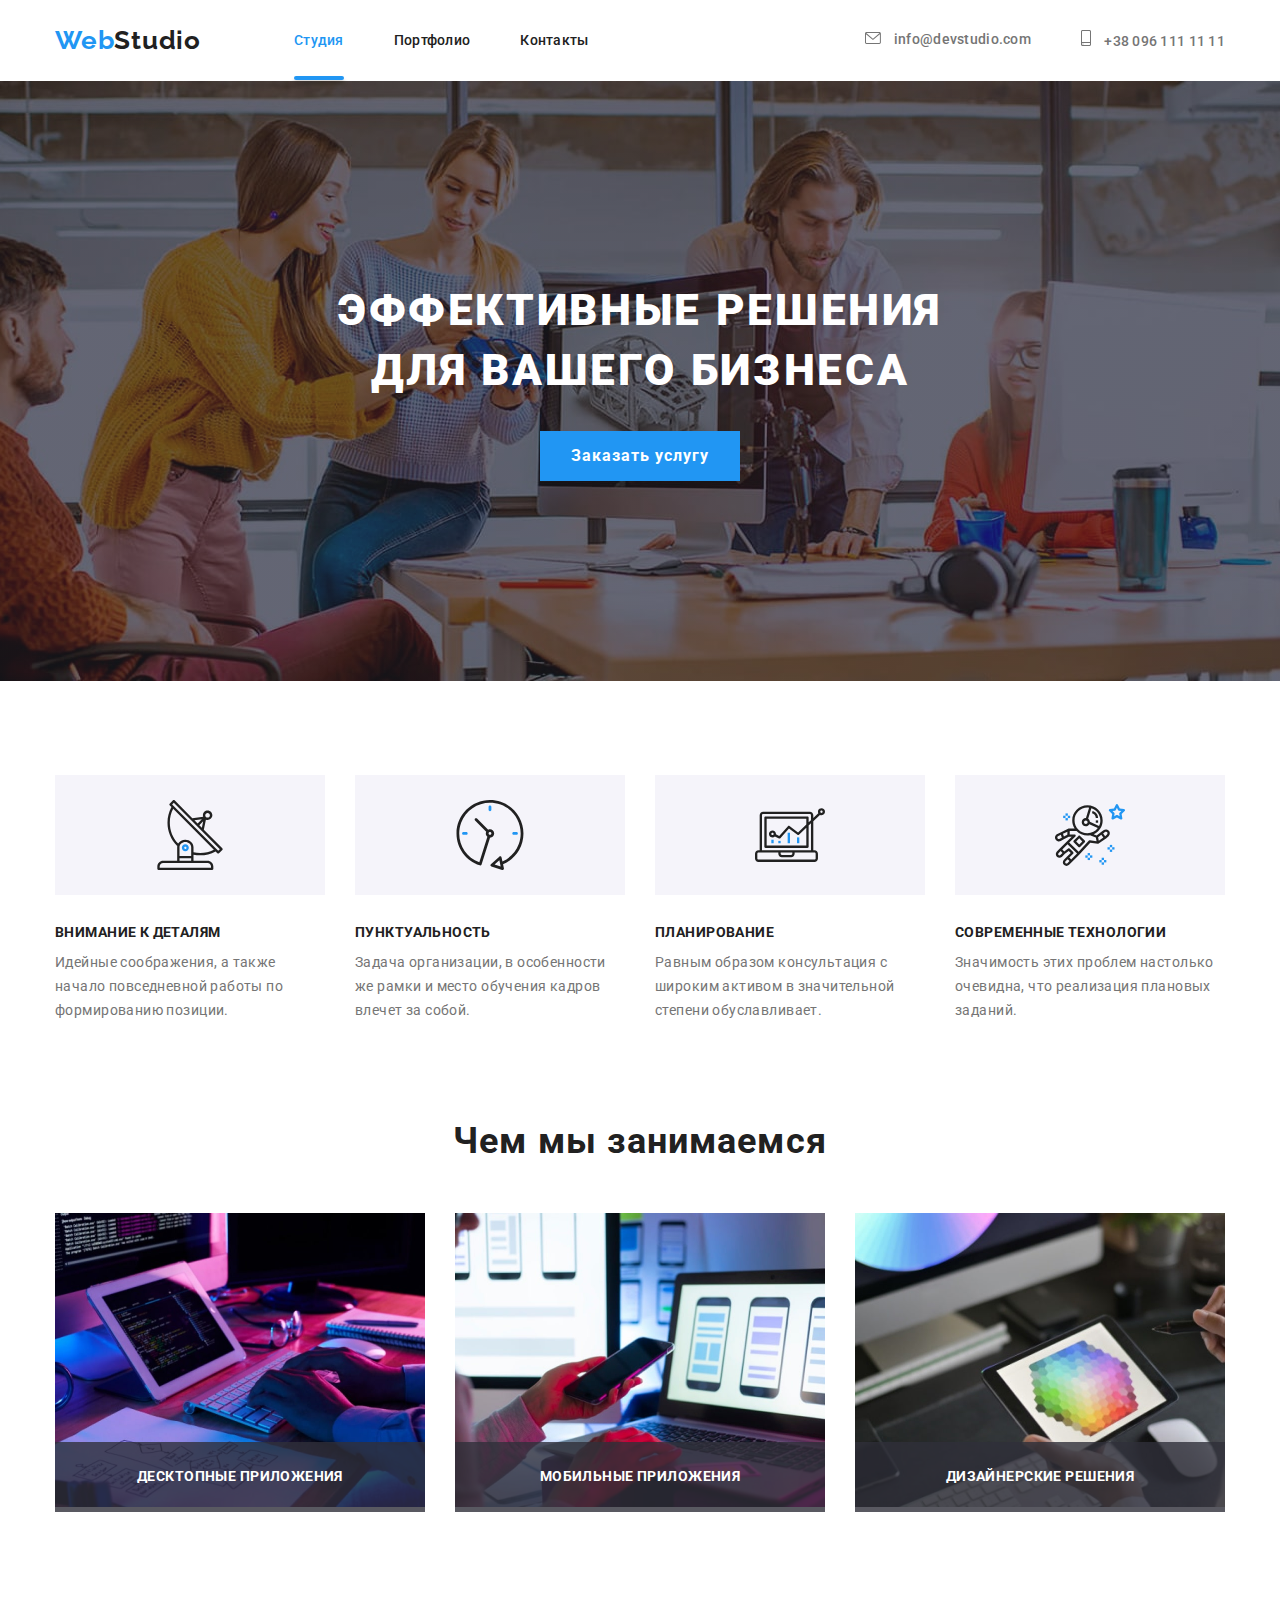
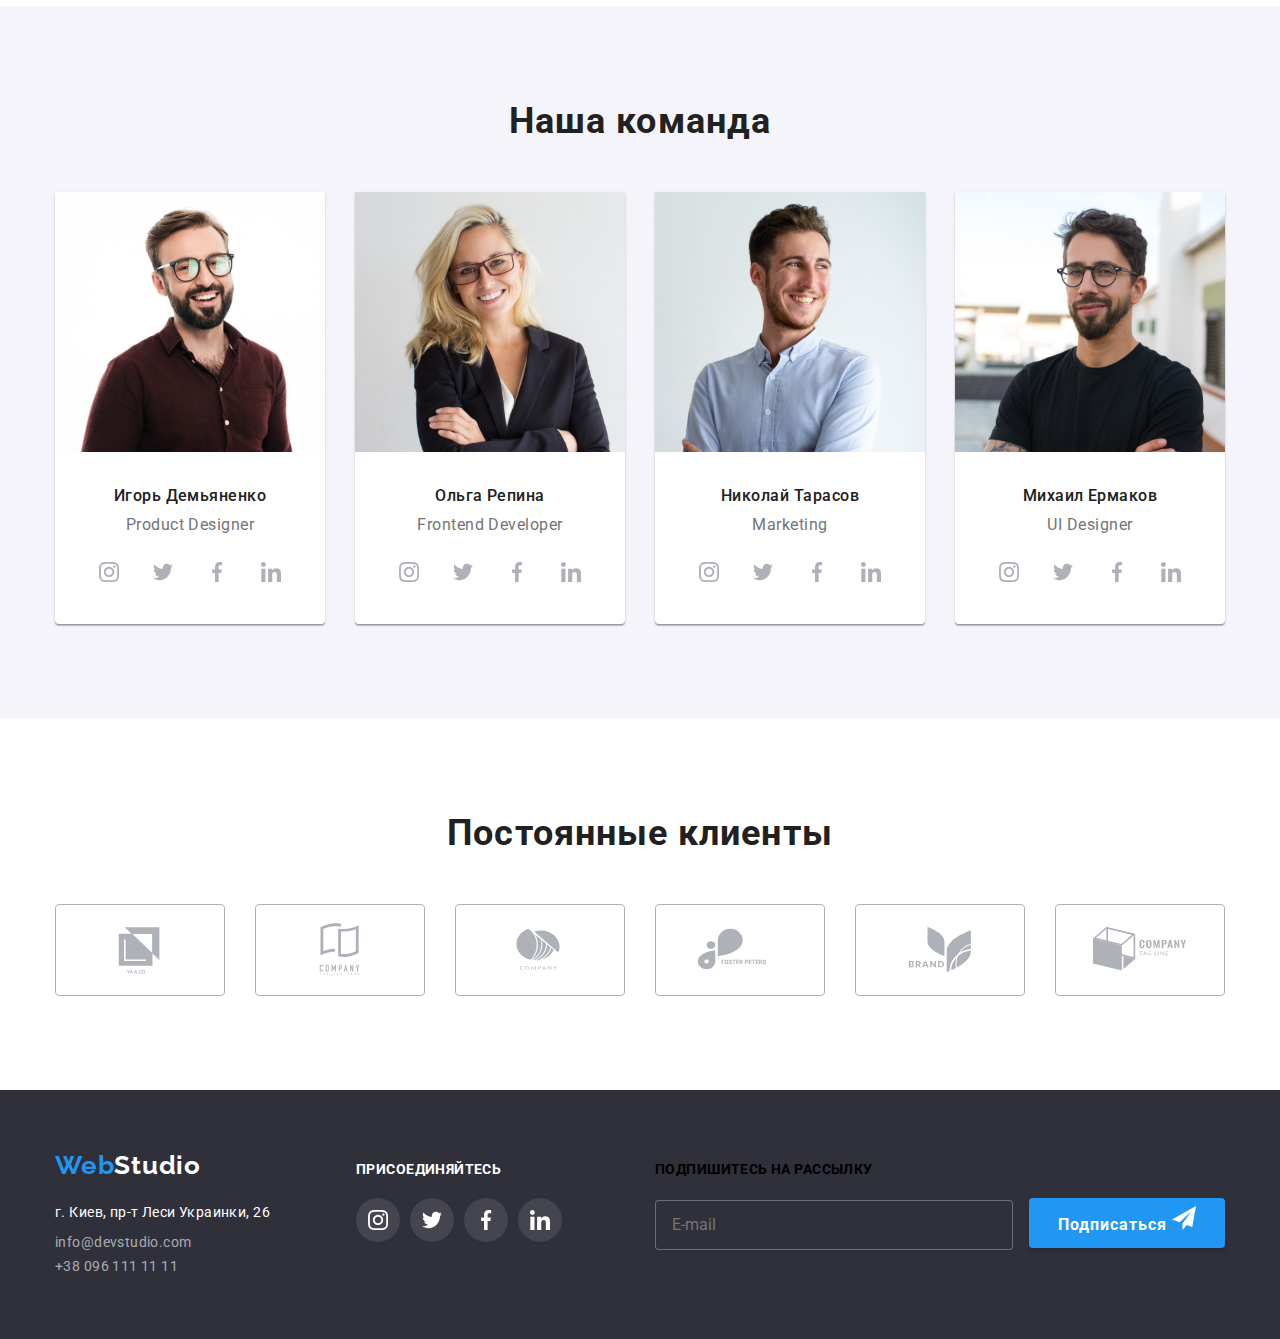
==== commit 42a871d5: "BEM-2" ====
--- a/index.html
+++ b/index.html
@@ -170,45 +170,45 @@
       <!-- team -->
       <section class="team section">
         <div class="container">
-          <h2 class="team-title">Наша команда</h2>
+          <h2 class="team__title">Наша команда</h2>
           <ul class="team-list list">
             <!-- igor -->
-            <li class="team-list-item">
-              <img
-                class="team-foto"
+            <li class="team-list__item">
+              <img
+                class="team-list__foto"
                 src="./images/image4.jpg"
                 alt="фото Игоря"
                 width="270"
                 height="260"
               />
-              <h3 class="team-item">Игорь Демьяненко</h3>
-              <p class="team-text">Product Designer</p>
+              <h3 class="team-list__heading">Игорь Демьяненко</h3>
+              <p class="team-list__text">Product Designer</p>
               <div>
-                <ul class="team-social-list list">
-                  <li class="team-social-item">
-                    <a class="team-social-link" href="">
-                      <svg class="team-social-icon">
+                <ul class="social-list list">
+                  <li class="social-list__item">
+                    <a class="social-list__link" href="">
+                      <svg class="social-list__icon">
                         <use href="./images/icons.svg#icon-instagram"></use>
                       </svg>
                     </a>
                   </li>
-                  <li class="team-social-item">
-                    <a class="team-social-link" href="">
-                      <svg class="team-social-icon">
+                  <li class="social-list__item">
+                    <a class="social-list__link" href="">
+                      <svg class="social-list__icon">
                         <use href="./images/icons.svg#icon-twitter"></use>
                       </svg>
                     </a>
                   </li>
-                  <li class="team-social-item">
-                    <a class="team-social-link" href="">
-                      <svg class="team-social-icon">
+                  <li class="social-list__item">
+                    <a class="social-list__link" href="">
+                      <svg class="social-list__icon">
                         <use href="./images/icons.svg#icon-facebook"></use>
                       </svg>
                     </a>
                   </li>
-                  <li class="team-social-item">
-                    <a class="team-social-link" href="">
-                      <svg class="team-social-icon">
+                  <li class="social-list__item">
+                    <a class="social-list__link" href="">
+                      <svg class="social-list__icon">
                         <use href="./images/icons.svg#icon-linkedin"></use>
                       </svg>
                     </a>
@@ -217,42 +217,42 @@
               </div>
             </li>
             <!-- olga -->
-            <li class="team-list-item">
-              <img
-                class="team-foto"
+            <li class="team-list__item">
+              <img
+                class="team-list__foto"
                 src="./images/image5.jpg"
                 alt="фото Ольги"
                 width="270"
                 height="260"
               />
-              <h3 class="team-item">Ольга Репина</h3>
-              <p class="team-text">Frontend Developer</p>
+              <h3 class="team-list__heading">Ольга Репина</h3>
+              <p class="team-list__text">Frontend Developer</p>
               <div>
-                <ul class="team-social-list list">
-                  <li class="team-social-item">
-                    <a class="team-social-link" href="">
-                      <svg class="team-social-icon">
+                <ul class="social-list list">
+                  <li class="social-list__item">
+                    <a class="social-list__link" href="">
+                      <svg class="social-list__icon">
                         <use href="./images/icons.svg#icon-instagram"></use>
                       </svg>
                     </a>
                   </li>
-                  <li class="team-social-item">
-                    <a class="team-social-link" href="">
-                      <svg class="team-social-icon">
+                  <li class="social-list__item">
+                    <a class="social-list__link" href="">
+                      <svg class="social-list__icon">
                         <use href="./images/icons.svg#icon-twitter"></use>
                       </svg>
                     </a>
                   </li>
-                  <li class="team-social-item">
-                    <a class="team-social-link" href="">
-                      <svg class="team-social-icon">
+                  <li class="social-list__item">
+                    <a class="social-list__link" href="">
+                      <svg class="social-list__icon">
                         <use href="./images/icons.svg#icon-facebook"></use>
                       </svg>
                     </a>
                   </li>
-                  <li class="team-social-item">
-                    <a class="team-social-link" href="">
-                      <svg class="team-social-icon">
+                  <li class="social-list__item">
+                    <a class="social-list__link" href="">
+                      <svg class="social-list__icon">
                         <use href="./images/icons.svg#icon-linkedin"></use>
                       </svg>
                     </a>
@@ -261,42 +261,42 @@
               </div>
             </li>
             <!-- nikolay -->
-            <li class="team-list-item">
-              <img
-                class="team-foto"
+            <li class="team-list__item">
+              <img
+                class="team-list__foto"
                 src="./images/image6.jpg"
                 alt="фото Николая"
                 width="270"
                 height="260"
               />
-              <h3 class="team-item">Николай Тарасов</h3>
-              <p class="team-text">Marketing</p>
+              <h3 class="team-list__heading">Николай Тарасов</h3>
+              <p class="team-list__text">Marketing</p>
               <div>
-                <ul class="team-social-list list">
-                  <li class="team-social-item">
-                    <a class="team-social-link" href="">
-                      <svg class="team-social-icon">
+                <ul class="social-list list">
+                  <li class="social-list__item">
+                    <a class="social-list__link" href="">
+                      <svg class="social-list__icon">
                         <use href="./images/icons.svg#icon-instagram"></use>
                       </svg>
                     </a>
                   </li>
-                  <li class="team-social-item">
-                    <a class="team-social-link" href="">
-                      <svg class="team-social-icon">
+                  <li class="social-list__item">
+                    <a class="social-list__link" href="">
+                      <svg class="social-list__icon">
                         <use href="./images/icons.svg#icon-twitter"></use>
                       </svg>
                     </a>
                   </li>
-                  <li class="team-social-item">
-                    <a class="team-social-link" href="">
-                      <svg class="team-social-icon">
+                  <li class="social-list__item">
+                    <a class="social-list__link" href="">
+                      <svg class="social-list__icon">
                         <use href="./images/icons.svg#icon-facebook"></use>
                       </svg>
                     </a>
                   </li>
-                  <li class="team-social-item">
-                    <a class="team-social-link" href="">
-                      <svg class="team-social-icon">
+                  <li class="social-list__item">
+                    <a class="social-list__link" href="">
+                      <svg class="social-list__icon">
                         <use href="./images/icons.svg#icon-linkedin"></use>
                       </svg>
                     </a>
@@ -305,42 +305,42 @@
               </div>
             </li>
             <!-- mihail -->
-            <li class="team-list-item">
-              <img
-                class="team-foto"
+            <li class="team-list__item">
+              <img
+                class="team-list__foto"
                 src="./images/image7.jpg"
                 alt="фото Михаила"
                 width="270"
                 height="260"
               />
-              <h3 class="team-item">Михаил Ермаков</h3>
-              <p class="team-text">UI Designer</p>
+              <h3 class="team-list__heading">Михаил Ермаков</h3>
+              <p class="team-list__text">UI Designer</p>
               <div>
-                <ul class="team-social-list list">
-                  <li class="team-social-item">
-                    <a class="team-social-link" href="">
-                      <svg class="team-social-icon">
+                <ul class="social-list list">
+                  <li class="social-list__item">
+                    <a class="social-list__link" href="">
+                      <svg class="social-list__icon">
                         <use href="./images/icons.svg#icon-instagram"></use>
                       </svg>
                     </a>
                   </li>
-                  <li class="team-social-item">
-                    <a class="team-social-link" href="">
-                      <svg class="team-social-icon">
+                  <li class="social-list__item">
+                    <a class="social-list__link" href="">
+                      <svg class="social-list__icon">
                         <use href="./images/icons.svg#icon-twitter"></use>
                       </svg>
                     </a>
                   </li>
-                  <li class="team-social-item">
-                    <a class="team-social-link" href="">
-                      <svg class="team-social-icon">
+                  <li class="social-list__item">
+                    <a class="social-list__link" href="">
+                      <svg class="social-list__icon">
                         <use href="./images/icons.svg#icon-facebook"></use>
                       </svg>
                     </a>
                   </li>
-                  <li class="team-social-item">
-                    <a class="team-social-link" href="">
-                      <svg class="team-social-icon">
+                  <li class="social-list__item">
+                    <a class="social-list__link" href="">
+                      <svg class="social-list__icon">
                         <use href="./images/icons.svg#icon-linkedin"></use>
                       </svg>
                     </a>
@@ -356,44 +356,44 @@
         <div class="container">
           <h2 class="partners-title">Постоянные клиенты</h2>
           <ul class="partners-list list">
-            <li class="partners-list-item">
-              <a class="partners-link" href="">
-                <svg class="partners-logo">
+            <li class="partners-list__item">
+              <a class="partners-list__link" href="">
+                <svg class="partners-list__logo">
                   <use href="./images/icons.svg#icon-logo1"></use>
                 </svg>
               </a>
             </li>
-            <li class="partners-list-item">
-              <a class="partners-link" href="">
-                <svg class="partners-logo">
+            <li class="partners-list__item">
+              <a class="partners-list__link" href="">
+                <svg class="partners-list__logo">
                   <use href="./images/icons.svg#icon-logo2"></use>
                 </svg>
               </a>
             </li>
-            <li class="partners-list-item">
-              <a class="partners-link" href="">
-                <svg class="partners-logo">
+            <li class="partners-list__item">
+              <a class="partners-list__link" href="">
+                <svg class="partners-list__logo">
                   <use href="./images/icons.svg#icon-logo3"></use>
                 </svg>
               </a>
             </li>
-            <li class="partners-list-item">
-              <a class="partners-link" href="">
-                <svg class="partners-logo">
+            <li class="partners-list__item">
+              <a class="partners-list__link" href="">
+                <svg class="partners-list__logo">
                   <use href="./images/icons.svg#icon-logo4"></use>
                 </svg>
               </a>
             </li>
-            <li class="partners-list-item">
-              <a class="partners-link" href="">
-                <svg class="partners-logo">
+            <li class="partners-list__item">
+              <a class="partners-list__link" href="">
+                <svg class="partners-list__logo">
                   <use href="./images/icons.svg#icon-logo5"></use>
                 </svg>
               </a>
             </li>
-            <li class="partners-list-item">
-              <a class="partners-link" href="">
-                <svg class="partners-logo">
+            <li class="partners-list__item">
+              <a class="partners-list__link" href="">
+                <svg class="partners-list__logo">
                   <use href="./images/icons.svg#icon-logo6"></use>
                 </svg>
               </a>
@@ -405,44 +405,44 @@
     <!-- footer -->
     <footer class="footer">
       <div class="container">
-        <div class="footer-container">
-          <a href="./index.html" class="footer-logo-web"
-            >Web<span class="footer-logo">Studio</span></a
+        <div class="footer__container">
+          <a href="./index.html" class="footer__logo-web"
+            >Web<span class="footer__logo">Studio</span></a
           >
-          <address class="footer-address">г. Киев, пр-т Леси Украинки, 26</address>
-          <a href="mailto:info@devstudio.com" class="footer-link">info@devstudio.com</a>
+          <address class="footer__address">г. Киев, пр-т Леси Украинки, 26</address>
+          <a href="mailto:info@devstudio.com" class="footer__link">info@devstudio.com</a>
           <div>
-            <a href="tel:+380961111111" class="footer-link footer-link-phone">+38 096 111 11 11</a>
+            <a href="tel:+380961111111" class="footer__link footer__link-phone">+38 096 111 11 11</a>
           </div>
         </div>
         <div class="conect">
-          <div class="conect-social">
-            <h3 class="conect-title">присоединяйтесь</h3>
-            <ul class="conect-social-list list">
-              <li class="conect-social-item">
-                <a class="conect-social-link" href="">
-                  <svg class="conect-social-icon">
+          <div class="conect__social">
+            <h3 class="conect__title">присоединяйтесь</h3>
+            <ul class="conect-social__list list">
+              <li class="conect-social__item">
+                <a class="conect-social__link" href="">
+                  <svg class="conect-social__icon">
                     <use href="./images/icons.svg#icon-instagram"></use>
                   </svg>
                 </a>
               </li>
-              <li class="conect-social-item">
-                <a class="conect-social-link" href="">
-                  <svg class="conect-social-icon">
+              <li class="conect-social__item">
+                <a class="conect-social__link" href="">
+                  <svg class="conect-social__icon">
                     <use href="./images/icons.svg#icon-twitter"></use>
                   </svg>
                 </a>
               </li>
-              <li class="conect-social-item">
-                <a class="conect-social-link" href="">
-                  <svg class="conect-social-icon">
+              <li class="conect-social__item">
+                <a class="conect-social__link" href="">
+                  <svg class="conect-social__icon">
                     <use href="./images/icons.svg#icon-facebook"></use>
                   </svg>
                 </a>
               </li>
-              <li class="conect-social-item">
-                <a class="conect-social-link" href="">
-                  <svg class="conect-social-icon">
+              <li class="conect-social__item">
+                <a class="conect-social__link" href="">
+                  <svg class="conect-social__icon">
                     <use href="./images/icons.svg#icon-linkedin"></use>
                   </svg>
                 </a>
@@ -451,14 +451,14 @@
           </div>
         </div>
         <div class="mailing">
-          <h3 class="mailing-title">Подпишитесь на рассылку</h3>
+          <h3 class="mailing__title">Подпишитесь на рассылку</h3>
           <form class="form">
             <label for="email"></label>
-            <input type="email" name="email" id="email" placeholder="E-mail" class="form-label" />
-            <button type="submit" class="button-mailing">
+            <input type="email" name="email" id="email" placeholder="E-mail" class="form__label" />
+            <button type="submit" class="form__button">
               Подписаться
               <svg width="24" height="24">
-                <use href="./images/icons.svg#icon-send" class="mailing-icon"></use>
+                <use href="./images/icons.svg#icon-send" class="form__icon"></use>
               </svg>
             </button>
           </form>
@@ -469,10 +469,10 @@
       <div class="modal">
         <div class="modal-form">
           <form name="order">
-            <h2 class="order-tirle">Оставьте свои данные, мы вам перезвоним</h2>
+            <h2 class="order__tirle">Оставьте свои данные, мы вам перезвоним</h2>
             <div class="inputs">
-              <div class="input-box">
-                <p class="input-title">Имя</p>
+              <div class="input__box">
+                <p class="input__title">Имя</p>
                 <input type="text" id="name" class="input" />
                 <label for="name" class="label">
                   <svg class="label-icon" width="18" height="18">
@@ -480,8 +480,8 @@
                   </svg>
                 </label>
               </div>
-              <div class="input-box">
-                <p class="input-title">Телефон</p>
+              <div class="input__box">
+                <p class="input__title">Телефон</p>
                 <input type="text" id="telephone" class="input" />
                 <label for="telephone" class="label">
                   <svg class="label-icon" width="18" height="18">
@@ -489,8 +489,8 @@
                   </svg>
                 </label>
               </div>
-              <div class="input-box">
-                <p class="input-title">Почта</p>
+              <div class="input__box">
+                <p class="input__title">Почта</p>
                 <input type="text" id="email" class="input" />
                 <label for="email" class="label">
                   <svg class="label-icon" width="18" height="18">
@@ -498,23 +498,23 @@
                   </svg>
                 </label>
               </div>
-              <div class="input-box">
-                <p class="input-title">Комментарий</p>
+              <div class="input__box">
+                <p class="input__title">Комментарий</p>
                 <textarea
                   name="feedback"
                   cols="40"
                   rows="3"
                   placeholder="Введите текст"
-                  class="input-text"
+                  class="input__text"
                 ></textarea>
               </div>
             </div>
             <div class="check-box">
               <!-- <p class="input-check"> -->
-                <label class="label-check"/>
-                  <input type="checkbox" class="input-check-label"/>
-                <span class="input-check-icon"></span>Соглашаюсь с рассылкой и принимаю </label>
-                <a href="" class="input-check-contract">Условия договора</a>
+                <label class="check-box__label"/>
+                  <input type="checkbox" class="check-box__input"/>
+                <span class="check-box__icon"></span>Соглашаюсь с рассылкой и принимаю </label>
+                <a href="" class="check-box__contract">Условия договора</a>
               <!-- </p> -->
             </div>
             <button type="submit" class="button-mailing button-check">Отправить</button>
--- a/css/main.min.css
+++ b/css/main.min.css
@@ -1,2 +1,2 @@
-:root{--primery-background-color: #ffffff;--secondary-background-color: #e5e5e5;--section-background-color: #f5f4fa;--header-background-color: #2f303a;--primery-text-color: #212121;--secondary-text-color: #2196f3;--link-text-color: #757575;--footer-text-color: rgba(255, 255, 255, 0.6);--line-fist-color: #ececec;--line-second-color: #eeeeee;--border-first-color: #afb1b8}body{background-color:var(--primery-background-color);font-family:'Roboto', sans-serif}.list{list-style-type:none;margin:0;padding:0}.visually-hidden{position:absolute;white-space:nowrap;width:1px;height:1px;overflow:hidden;border:0;padding:0;clip:rect(0 0 0 0);-webkit-clip-path:inset(50%);clip-path:inset(50%);margin:-1px}.container{width:1200px;margin:auto;padding-left:15px;padding-right:15px;text-align:center}.section{padding-top:94px;padding-bottom:94px}.header-list__link{padding-top:32px;padding-bottom:32px;font-weight:500;font-size:14px;line-height:1.14;letter-spacing:0.02em;color:var(--link-text-color);text-decoration:none;-webkit-transition:color 250ms cubic-bezier(0.4, 0, 0.2, 1);transition:color 250ms cubic-bezier(0.4, 0, 0.2, 1)}.header-list__link:hover,.header-list__link:focus{color:var(--secondary-text-color)}.header-list{display:-webkit-box;display:-ms-flexbox;display:flex;margin-left:auto}.header .container{display:-webkit-box;display:-ms-flexbox;display:flex;-webkit-box-align:center;-ms-flex-align:center;align-items:center}.header-list__item:not(:first-child){padding-left:50px}.header-list__email{width:16px;height:12px;margin-right:10px;fill:currentColor;-webkit-transition:color 250ms cubic-bezier(0.4, 0, 0.2, 1);transition:color 250ms cubic-bezier(0.4, 0, 0.2, 1)}.header-list__email:hover,.header-list__email:focus{fill:var(--secondary-text-color)}.header-list__phone{width:10px;height:16px;margin-right:10px;fill:currentColor;-webkit-transition:color 250ms cubic-bezier(0.4, 0, 0.2, 1);transition:color 250ms cubic-bezier(0.4, 0, 0.2, 1)}.header-list__phone:hover,.header-list__phone:focus{fill:var(--secondary-text-color)}.header-portfolio{border-bottom:1px solid var(--line-fist-color)}.header__logo{font-family:Raleway;font-weight:700;font-size:26px;line-height:1.19;letter-spacing:0.03em;color:var(--primery-text-color);text-decoration:none}.header__logo-web{padding-top:25px;padding-bottom:25px;font-family:Raleway;font-weight:700;font-size:26px;line-height:1.19;letter-spacing:0.03em;color:var(--secondary-text-color);text-decoration:none}.site-nav__link{position:relative;padding-top:32px;padding-bottom:32px;font-weight:500;font-size:14px;line-height:1.14;letter-spacing:0.02em;color:var(--primery-text-color);text-decoration:none;-webkit-transition:color 250ms cubic-bezier(0.4, 0, 0.2, 1);transition:color 250ms cubic-bezier(0.4, 0, 0.2, 1)}.site-nav__link:hover,.site-nav__link:focus{color:var(--secondary-text-color);text-decoration:none;-moz-tab-size:1;-o-tab-size:1;tab-size:1}.site-nav__item:not(:first-child){padding-left:50px}.site-nav-content{color:var(--secondary-text-color)}.site-nav-content::after{content:'';position:absolute;display:block;width:100%;height:4px;bottom:0;background:var(--secondary-text-color);-webkit-box-shadow:0px 4px 4px rgba(0,0,0,0.25);box-shadow:0px 4px 4px rgba(0,0,0,0.25);border-radius:2px}.site-nav__list{margin-left:93px;display:-webkit-box;display:-ms-flexbox;display:flex}.hero{height:600px;padding-top:200px;padding-bottom:200px;background-color:var(header-background-color);background-image:-webkit-gradient(linear, left top, left bottom, from(rgba(47,48,58,0.4)), to(rgba(47,48,58,0.4))),url(../images/hero.jpg);background-image:linear-gradient(rgba(47,48,58,0.4), rgba(47,48,58,0.4)),url(../images/hero.jpg);background-repeat:no-repeat;background-position:center;background-size:cover}.hero__title{margin:0;padding:0;margin-left:237px;margin-bottom:30px;max-width:696px;font-weight:900;font-size:44px;line-height:1.36;text-align:center;letter-spacing:0.06em;text-transform:uppercase;color:var(--primery-background-color)}.hero__button{min-height:50px;min-width:200px;font-weight:bold;font-size:16px;line-height:1.87;-webkit-box-align:center;-ms-flex-align:center;align-items:center;text-align:center;letter-spacing:0.06em;background-color:var(--secondary-text-color);color:var(--primery-background-color);cursor:pointer;border:none}.company{padding-bottom:0}.company-list{display:-webkit-box;display:-ms-flexbox;display:flex;text-align:left}.company-list__item{width:270px;height:251px}.company-list__item:not(:first-child){margin-left:30px}.company-list__title{margin:0;padding:0;margin-bottom:10px;font-weight:700;font-size:14px;line-height:1.14;letter-spacing:0.03em;text-transform:uppercase;color:var(--primery-text-color)}.company-list__text{margin:0;padding:0;font-weight:400;font-size:14px;line-height:1.71;letter-spacing:0.03em;color:var(--link-text-color)}.details{display:-webkit-box;display:-ms-flexbox;display:flex;-webkit-box-align:center;-ms-flex-align:center;align-items:center;-webkit-box-pack:center;-ms-flex-pack:center;justify-content:center;width:270px;height:120px;margin-bottom:30px;background-color:var(--section-background-color)}.details__icon{width:70px;height:70px}.pichers__title{margin:0;padding:0;margin-bottom:50px;font-weight:700;font-size:36px;line-height:1.2;text-align:center;letter-spacing:0.03em;color:var(--primery-text-color)}.pichers-list{display:-webkit-box;display:-ms-flexbox;display:flex}.pichers-list__foto{position:relative}.pichers-list__foto:not(:first-child){margin-left:30px}.pichers-list__cotanrt{position:absolute;bottom:0;display:-webkit-box;display:-ms-flexbox;display:flex;margin:0;padding:0;width:370px;height:70px;background:rgba(47,48,58,0.8);-webkit-box-pack:center;-ms-flex-pack:center;justify-content:center;-webkit-box-align:center;-ms-flex-align:center;align-items:center}.pichers-list__text{display:-webkit-box;display:-ms-flexbox;display:flex;font-weight:700;font-size:14px;line-height:1.14;text-align:center;letter-spacing:0.03em;text-transform:uppercase;color:var(--primery-background-color)}.team{background-color:var(--section-background-color)}.team-title{margin:0;padding:0;margin-bottom:50px;font-weight:700;font-size:36px;line-height:1.17;text-align:center;letter-spacing:0.03em;color:var(--primery-text-color)}.team-list{display:-webkit-box;display:-ms-flexbox;display:flex}.team-list-item{width:270px;background:var(--primery-background-color);-webkit-box-shadow:0px 1px 3px rgba(0,0,0,0.12),0px 1px 1px rgba(0,0,0,0.14),0px 2px 1px rgba(0,0,0,0.2);box-shadow:0px 1px 3px rgba(0,0,0,0.12),0px 1px 1px rgba(0,0,0,0.14),0px 2px 1px rgba(0,0,0,0.2);border-radius:0px 0px 4px 4px}.team-list-item:not(:first-child){margin-left:30px}.team-item{margin:0;padding:0;margin-bottom:10px;font-weight:500;font-size:16px;line-height:1.19;text-align:center;letter-spacing:0.03em;color:var(--primery-text-color)}.team-text{margin:0;padding:0;margin-bottom:16px;font-weight:400;font-size:16px;line-height:1.19;text-align:center;letter-spacing:0.03em;color:var(--link-text-color)}.team-foto{margin-bottom:30px}.team-social-list{margin:0;padding:0;margin-left:32px;margin-right:-10px;margin-bottom:30px;width:206px;height:44px;display:-webkit-box;display:-ms-flexbox;display:flex;-webkit-box-pack:center;-ms-flex-pack:center;justify-content:center;-webkit-box-align:center;-ms-flex-align:center;align-items:center}.team-social-item{width:44px;height:44px}.team-social-item:not(:first-child){margin-left:10px}.team-social-link{width:44px;height:44px;display:-webkit-box;display:-ms-flexbox;display:flex;-webkit-box-pack:center;-ms-flex-pack:center;justify-content:center;-webkit-box-align:center;-ms-flex-align:center;align-items:center;color:var(--border-first-color);border-radius:50%;-webkit-transition:color 250ms cubic-bezier(0.4, 0, 0.2, 1),background-color 250ms cubic-bezier(0.4, 0, 0.2, 1);transition:color 250ms cubic-bezier(0.4, 0, 0.2, 1),background-color 250ms cubic-bezier(0.4, 0, 0.2, 1)}.team-social-link:hover,.team-social-link:focus{background-color:var(--secondary-text-color);color:var(--primery-background-color)}.team-social-icon{width:20px;height:20px;fill:currentColor}.partners-title{margin:0;padding:0;margin-bottom:50px;font-weight:700;font-size:36px;line-height:1.17;text-align:center;letter-spacing:0.03em;color:var(--primery-text-color)}.partners-list{display:-webkit-box;display:-ms-flexbox;display:flex}.partners-list-item{display:-webkit-inline-box;display:-ms-inline-flexbox;display:inline-flex;width:170px;height:92px;-webkit-transition:color 250ms cubic-bezier(0.4, 0, 0.2, 1),border 250ms cubic-bezier(0.4, 0, 0.2, 1),cursor 250ms cubic-bezier(0.4, 0, 0.2, 1);transition:color 250ms cubic-bezier(0.4, 0, 0.2, 1),border 250ms cubic-bezier(0.4, 0, 0.2, 1),cursor 250ms cubic-bezier(0.4, 0, 0.2, 1)}.partners-list-item:not(:first-child){margin-left:30px}.partners-list-item:hover,.partners-list-item:focus{color:var(--secondary-text-color);border:1px solid var(--secondary-text-color);cursor:pointer}.partners-link{display:-webkit-box;display:-ms-flexbox;display:flex;fill:currentColor;color:currentColor;width:170px;height:92px;color:var(--border-first-color);border:1px solid var(--border-first-color);-webkit-box-sizing:border-box;box-sizing:border-box;border-radius:4px;-webkit-box-align:center;-ms-flex-align:center;align-items:center;-webkit-box-pack:center;-ms-flex-pack:center;justify-content:center;-webkit-transition:color 250ms cubic-bezier(0.4, 0, 0.2, 1),cursor 250ms cubic-bezier(0.4, 0, 0.2, 1);transition:color 250ms cubic-bezier(0.4, 0, 0.2, 1),cursor 250ms cubic-bezier(0.4, 0, 0.2, 1)}.partners-link:hover,.partners-link:focus{color:var(--secondary-text-color);cursor:pointer}.partners-logo{fill:currentColor;width:106px;height:60px;-webkit-transition:color 250ms cubic-bezier(0.4, 0, 0.2, 1),cursor 250ms cubic-bezier(0.4, 0, 0.2, 1);transition:color 250ms cubic-bezier(0.4, 0, 0.2, 1),cursor 250ms cubic-bezier(0.4, 0, 0.2, 1)}.partners-logo:hover,.partners-logo:focus{fill:var(--secondary-text-color);cursor:pointer}.footer{padding-top:60px;padding-bottom:60px;display:-webkit-box;display:-ms-flexbox;display:flex;background-color:var(--header-background-color)}.footer .container{display:-webkit-box;display:-ms-flexbox;display:flex}.footer-contacts{margin:0;padding:0;width:278px}.footer-container{margin:0;padding:0;width:231px;text-align:left}.footer-contacts-address{margin:0;padding:0;width:145px;height:31px;text-align:left}.footer-address{width:231px;height:30px;margin-top:20px;font-style:normal;font-weight:400;font-size:14px;line-height:1.71;letter-spacing:0.03em;color:var(--primery-background-color)}.footer-link{width:231px;height:30px;margin-top:9px;font-weight:400;font-size:14px;line-height:1.71;letter-spacing:0.03em;color:var(--footer-text-color);text-decoration:none}.footer-logo{font-family:Raleway;font-weight:700;font-size:26px;line-height:1.19;letter-spacing:0.03em;color:var(--primery-background-color)}.footer-logo-web{font-family:Raleway;font-weight:700;font-size:26px;line-height:1.19;letter-spacing:0.03em;color:var(--secondary-text-color);text-decoration:none}.conect{margin:0;padding:0;margin-left:70px;margin-top:12px;width:206px;height:80px}.conect-title{margin:0;padding:0;width:145px;height:16px;margin-bottom:20px;text-align:left;font-weight:700;font-size:14px;line-height:1.14;letter-spacing:0.03em;text-transform:uppercase;color:var(--primery-background-color)}.conect-social{margin:0;padding:0}.conect-social-list{margin:0;padding:0;width:206px;height:44px;display:-webkit-box;display:-ms-flexbox;display:flex;-webkit-box-pack:left;-ms-flex-pack:left;justify-content:left;-webkit-box-align:center;-ms-flex-align:center;align-items:center}.conect-social-item{width:44px;height:44px}.conect-social-item:not(:first-child){margin-left:10px}.conect-social-link{width:44px;height:44px;display:-webkit-box;display:-ms-flexbox;display:flex;-webkit-box-pack:center;-ms-flex-pack:center;justify-content:center;-webkit-box-align:center;-ms-flex-align:center;align-items:center;color:var(--primery-background-color);background:rgba(255,255,255,0.1);border-radius:50%;-webkit-transition:color 250ms cubic-bezier(0.4, 0, 0.2, 1),background-color 250ms cubic-bezier(0.4, 0, 0.2, 1);transition:color 250ms cubic-bezier(0.4, 0, 0.2, 1),background-color 250ms cubic-bezier(0.4, 0, 0.2, 1)}.conect-social-link:hover,.conect-social-link:focus{background-color:var(--secondary-text-color)}.conect-social-icon{width:20px;height:20px;fill:currentColor}.mailing{margin:0;padding:0;margin-top:12px;margin-left:93px;width:570px;height:86px;text-align:left}.mailing-title{padding:0;margin:0;font-size:14px;line-height:1.14;letter-spacing:0.03em;text-transform:uppercase;color:var(primery-background-color)}.form{margin:0;padding:0;margin-top:20px}.form-label{margin:0;padding:0;padding-left:16px;width:358px;height:50px;color:rgba(255,255,255,0.6);border:1px solid rgba(255,255,255,0.3);border-radius:4px;background-color:var(--header-background-color)}.button-mailing{margin:0;padding:0;margin-left:12px;width:196px;height:50px;font-weight:700;font-size:16px;line-height:1.88;-webkit-box-align:center;-ms-flex-align:center;align-items:center;text-align:center;letter-spacing:0.06em;border:none;color:var(--primery-background-color);background-color:var(--secondary-text-color);-webkit-box-shadow:0px 4px 4px rgba(0,0,0,0.15);box-shadow:0px 4px 4px rgba(0,0,0,0.15);border-radius:4px;cursor:pointer}.mailing-icon{-webkit-box-align:center;-ms-flex-align:center;align-items:center;text-align:center;fill:var(--primery-background-color)}.filters-list{display:-webkit-box;display:-ms-flexbox;display:flex;margin-bottom:50px;-webkit-box-pack:center;-ms-flex-pack:center;justify-content:center;-webkit-box-align:center;-ms-flex-align:center;align-items:center;border-color:var(--section-background-color)}.filters-button{padding:6px 22px;color:var(--primery-text-color);font-family:inherit;font-weight:500;font-size:16px;line-height:1.62;text-align:center;letter-spacing:0.03em;border-radius:4px;border-color:transparent}.filters-item{margin-left:8px;height:38px;-webkit-transition:background-color 2500ms cubic-bezier(0.4, 0, 0.2, 1),color 2500ms cubic-bezier(0.4, 0, 0.2, 1),cursor 2500ms cubic-bezier(0.4, 0, 0.2, 1),-webkit-box-shadow 2500ms cubic-bezier(0.4, 0, 0.2, 1);transition:background-color 2500ms cubic-bezier(0.4, 0, 0.2, 1),color 2500ms cubic-bezier(0.4, 0, 0.2, 1),cursor 2500ms cubic-bezier(0.4, 0, 0.2, 1),-webkit-box-shadow 2500ms cubic-bezier(0.4, 0, 0.2, 1);transition:background-color 2500ms cubic-bezier(0.4, 0, 0.2, 1),color 2500ms cubic-bezier(0.4, 0, 0.2, 1),cursor 2500ms cubic-bezier(0.4, 0, 0.2, 1),box-shadow 2500ms cubic-bezier(0.4, 0, 0.2, 1);transition:background-color 2500ms cubic-bezier(0.4, 0, 0.2, 1),color 2500ms cubic-bezier(0.4, 0, 0.2, 1),cursor 2500ms cubic-bezier(0.4, 0, 0.2, 1),box-shadow 2500ms cubic-bezier(0.4, 0, 0.2, 1),-webkit-box-shadow 2500ms cubic-bezier(0.4, 0, 0.2, 1)}.filters-item :hover,.filters-item :focus{background-color:var(--secondary-text-color);color:var(--primery-background-color);cursor:pointer;-webkit-box-shadow:0px 3px 1px rgba(0,0,0,0.1),0px 1px 2px rgba(0,0,0,0.08),0px 2px 2px rgba(0,0,0,0.12);box-shadow:0px 3px 1px rgba(0,0,0,0.1),0px 1px 2px rgba(0,0,0,0.08),0px 2px 2px rgba(0,0,0,0.12)}.filters-item-fist{margin-left:0px}.portfolio-list{display:-webkit-inline-box;display:-ms-inline-flexbox;display:inline-flex;-ms-flex-wrap:wrap;flex-wrap:wrap}.portfolio-item{position:relative;margin-left:30px;margin-bottom:30px;width:370px;height:404px;background:var(--primery-background-color);border:1px solid var(--line-second-color);-webkit-transition:cursor 250ms cubic-bezier(0.4, 0, 0.2, 1),-webkit-box-shadow 250ms cubic-bezier(0.4, 0, 0.2, 1);transition:cursor 250ms cubic-bezier(0.4, 0, 0.2, 1),-webkit-box-shadow 250ms cubic-bezier(0.4, 0, 0.2, 1);transition:cursor 250ms cubic-bezier(0.4, 0, 0.2, 1),box-shadow 250ms cubic-bezier(0.4, 0, 0.2, 1);transition:cursor 250ms cubic-bezier(0.4, 0, 0.2, 1),box-shadow 250ms cubic-bezier(0.4, 0, 0.2, 1),-webkit-box-shadow 250ms cubic-bezier(0.4, 0, 0.2, 1)}.portfolio-item:nth-child(3n+1){margin-left:0px}.portfolio-item:nth-last-child(-n+3){margin-bottom:0px}.portfolio-item:hover,.portfolio-item:focus{cursor:pointer;-webkit-box-shadow:0px 1px 1px rgba(0,0,0,0.12),0px 4px 4px rgba(0,0,0,0.06),1px 4px 6px rgba(0,0,0,0.16);box-shadow:0px 1px 1px rgba(0,0,0,0.12),0px 4px 4px rgba(0,0,0,0.06),1px 4px 6px rgba(0,0,0,0.16)}.portfolio-item-web{position:relative;overflow:hidden}.portfolio-item-overley{display:block;margin:0;position:absolute;top:0;left:0;padding:63px 24px;width:100%;height:100%;font-weight:normal;font-size:18px;line-height:1.56;letter-spacing:0.03em;text-align:start;color:var(--primery-background-color);background:rgba(33,150,243,0.9);-webkit-transform:translateY(100%);transform:translateY(100%);-webkit-transition:-webkit-transform 250ms cubic-bezier(0.4, 0, 0.2, 1);transition:-webkit-transform 250ms cubic-bezier(0.4, 0, 0.2, 1);transition:transform 250ms cubic-bezier(0.4, 0, 0.2, 1);transition:transform 250ms cubic-bezier(0.4, 0, 0.2, 1), -webkit-transform 250ms cubic-bezier(0.4, 0, 0.2, 1)}.portfolio-item:hover .portfolio-item-overley{-webkit-transform:translateY(0);transform:translateY(0)}.portfolio-title{margin:0;padding:0;margin-top:20px;margin-bottom:4px;margin-left:24px;margin-right:24px;text-align:left;font-weight:700;font-size:18px;line-height:2;letter-spacing:0.06em;color:var(--primery-text-color)}.portfolio-text{margin:0;padding:0;margin-bottom:20px;margin-left:24px;margin-right:24px;text-align:left;font-weight:400;font-size:16px;line-height:1.87;letter-spacing:0.03em;color:var(--link-text-color)}.backdrop{width:100vw;height:100vh;top:0;position:fixed;background:rgba(0,0,0,0.2);-webkit-transition:opacity 250ms cubic-bezier(0.4, 0, 0.2, 1),visibility 250ms cubic-bezier(0.4, 0, 0.2, 1);transition:opacity 250ms cubic-bezier(0.4, 0, 0.2, 1),visibility 250ms cubic-bezier(0.4, 0, 0.2, 1)}.modal{position:absolute;top:50%;left:50%;-webkit-transform:translate(-50%, -50%);transform:translate(-50%, -50%);width:528px;min-height:581px;background-color:var(--primery-background-color);border-radius:5px;-webkit-transition:-webkit-transform 250ms cubic-bezier(0.4, 0, 0.2, 1);transition:-webkit-transform 250ms cubic-bezier(0.4, 0, 0.2, 1);transition:transform 250ms cubic-bezier(0.4, 0, 0.2, 1);transition:transform 250ms cubic-bezier(0.4, 0, 0.2, 1), -webkit-transform 250ms cubic-bezier(0.4, 0, 0.2, 1)}.is-hidden{visibility:hidden;opacity:0;pointer-events:none}.backdrop.is-hidden .modal{-webkit-transform:scale(1.5);transform:scale(1.5);-webkit-transition:-webkit-transform 250ms cubic-bezier(0.4, 0, 0.2, 1);transition:-webkit-transform 250ms cubic-bezier(0.4, 0, 0.2, 1);transition:transform 250ms cubic-bezier(0.4, 0, 0.2, 1);transition:transform 250ms cubic-bezier(0.4, 0, 0.2, 1), -webkit-transform 250ms cubic-bezier(0.4, 0, 0.2, 1)}.modal-close{position:absolute;top:8px;right:8px;width:30px;height:30px;background:#ffffff;border:1px solid rgba(0,0,0,0.1);-webkit-box-sizing:border-box;box-sizing:border-box;border-radius:50%;display:-webkit-box;display:-ms-flexbox;display:flex;-webkit-box-pack:center;-ms-flex-pack:center;justify-content:center;-webkit-box-align:center;-ms-flex-align:center;align-items:center;cursor:pointer}.modal-close:hover,.modal-close:focus{background-color:var(--secondary-text-color)}.modal-close-icon{fill:currentColor}.modal-form{padding:0;margin:0;padding-top:40px;padding-left:40px;padding-right:40px}.order-tirle{margin:0;padding:0;font-weight:700;font-size:20px;line-height:1.15;text-align:center;letter-spacing:0.03em;color:var(--primery-text-color)}.inputs{width:448px;height:342px}.inputs:first-child{margin-top:12px}.inputs:last-child{height:138px}.input-box{margin:0;padding:0;margin-bottom:10px;width:448px;height:58px;-webkit-transition:color 250ms cubic-bezier(0.4, 0, 0.2, 1),border-color 250ms cubic-bezier(0.4, 0, 0.2, 1),cursor 250ms cubic-bezier(0.4, 0, 0.2, 1);transition:color 250ms cubic-bezier(0.4, 0, 0.2, 1),border-color 250ms cubic-bezier(0.4, 0, 0.2, 1),cursor 250ms cubic-bezier(0.4, 0, 0.2, 1)}.input-box:last-child{height:138px}.input-box:hover,.input-box:focus{color:var(--secondary-text-color);border-color:var(--secondary-text-color);cursor:pointer}.input-title{margin-bottom:4px;font-weight:400;font-size:12px;line-height:1.17;letter-spacing:0.01em;color:var(--link-text-color)}.input{padding-left:42px;width:100%;height:40px;border:1px solid rgba(33,33,33,0.2);-webkit-box-sizing:border-box;box-sizing:border-box;border-radius:4px}.input:hover+.label,.input:focus+.label{color:var(--secondary-text-color);border-color:var(--secondary-text-color);cursor:pointer}.input-text{margin:0;resize:none;padding-left:16px;padding-top:12px;width:100%;height:120px;font-weight:400;font-size:12px;line-height:1.17;letter-spacing:0.01em;color:rgba(117,117,117,0.5);border:1px solid rgba(33,33,33,0.2);-webkit-box-sizing:border-box;box-sizing:border-box;border-radius:4px}.check-box{width:435px;height:25px;margin:0;padding:0;margin-top:20px;margin-bottom:30px;margin-left:12px;-webkit-transition:cursor 250ms cubic-bezier(0.4, 0, 0.2, 1);transition:cursor 250ms cubic-bezier(0.4, 0, 0.2, 1);font-weight:400;font-size:14px;line-height:1.71;letter-spacing:0.03em;color:var(--link-text-color)}.input-check-label{position:absolute;white-space:nowrap;width:1px;height:1px;overflow:hidden;border:0;padding:0;clip:rect(0 0 0 0);-webkit-clip-path:inset(50%);clip-path:inset(50%);margin:-1px}.check-box:hover .input-check-label,.check-box:focus .input-check-label{cursor:pointer;fill:currentColor}.label-check{display:flexbox;-webkit-box-align:center;-ms-flex-align:center;align-items:center}.input-check-icon{display:inline-block;-webkit-transform:translateY(3px);transform:translateY(3px);margin-right:7px;width:16px;height:15px;border:2px solid var(--primery-text-color);border-radius:2px}.input-check-label:checked+.input-check-icon{background-image:url("../images/check.svg");background-size:contain;background-origin:content-box;background-color:var(--secondary-text-color)}.input-check-contract{color:var(--secondary-text-color)}.label-icon{position:absolute;margin-left:-436px;margin-top:11px;-webkit-transform:scaleX(100%);transform:scaleX(100%);fill:currentColor}.button-check{margin:0;margin-left:124px;width:200px;height:50px;border:none;background:var(--secondary-text-color);-webkit-box-shadow:0px 4px 4px rgba(0,0,0,0.15);box-shadow:0px 4px 4px rgba(0,0,0,0.15);border-radius:4px}
+:root{--primery-background-color: #ffffff;--secondary-background-color: #e5e5e5;--section-background-color: #f5f4fa;--header-background-color: #2f303a;--primery-text-color: #212121;--secondary-text-color: #2196f3;--link-text-color: #757575;--footer-text-color: rgba(255, 255, 255, 0.6);--line-fist-color: #ececec;--line-second-color: #eeeeee;--border-first-color: #afb1b8}body{background-color:var(--primery-background-color);font-family:'Roboto', sans-serif}.list{list-style-type:none;margin:0;padding:0}.visually-hidden{position:absolute;white-space:nowrap;width:1px;height:1px;overflow:hidden;border:0;padding:0;clip:rect(0 0 0 0);-webkit-clip-path:inset(50%);clip-path:inset(50%);margin:-1px}.container{width:1200px;margin:auto;padding-left:15px;padding-right:15px;text-align:center}.section{padding-top:94px;padding-bottom:94px}.header-list__link{padding-top:32px;padding-bottom:32px;font-weight:500;font-size:14px;line-height:1.14;letter-spacing:0.02em;color:var(--link-text-color);text-decoration:none;-webkit-transition:color 250ms cubic-bezier(0.4, 0, 0.2, 1);transition:color 250ms cubic-bezier(0.4, 0, 0.2, 1)}.header-list__link:hover,.header-list__link:focus{color:var(--secondary-text-color)}.header-list{display:-webkit-box;display:-ms-flexbox;display:flex;margin-left:auto}.header .container{display:-webkit-box;display:-ms-flexbox;display:flex;-webkit-box-align:center;-ms-flex-align:center;align-items:center}.header-list__item:not(:first-child){padding-left:50px}.header-list__email{width:16px;height:12px;margin-right:10px;fill:currentColor;-webkit-transition:color 250ms cubic-bezier(0.4, 0, 0.2, 1);transition:color 250ms cubic-bezier(0.4, 0, 0.2, 1)}.header-list__email:hover,.header-list__email:focus{fill:var(--secondary-text-color)}.header-list__phone{width:10px;height:16px;margin-right:10px;fill:currentColor;-webkit-transition:color 250ms cubic-bezier(0.4, 0, 0.2, 1);transition:color 250ms cubic-bezier(0.4, 0, 0.2, 1)}.header-list__phone:hover,.header-list__phone:focus{fill:var(--secondary-text-color)}.header-portfolio{border-bottom:1px solid var(--line-fist-color)}.header__logo{font-family:Raleway;font-weight:700;font-size:26px;line-height:1.19;letter-spacing:0.03em;color:var(--primery-text-color);text-decoration:none}.header__logo-web{padding-top:25px;padding-bottom:25px;font-family:Raleway;font-weight:700;font-size:26px;line-height:1.19;letter-spacing:0.03em;color:var(--secondary-text-color);text-decoration:none}.site-nav__link{position:relative;padding-top:32px;padding-bottom:32px;font-weight:500;font-size:14px;line-height:1.14;letter-spacing:0.02em;color:var(--primery-text-color);text-decoration:none;-webkit-transition:color 250ms cubic-bezier(0.4, 0, 0.2, 1);transition:color 250ms cubic-bezier(0.4, 0, 0.2, 1)}.site-nav__link:hover,.site-nav__link:focus{color:var(--secondary-text-color);text-decoration:none;-moz-tab-size:1;-o-tab-size:1;tab-size:1}.site-nav__item:not(:first-child){padding-left:50px}.site-nav__content{color:var(--secondary-text-color)}.site-nav__content::after{content:'';position:absolute;display:block;width:100%;height:4px;bottom:0;background:var(--secondary-text-color);-webkit-box-shadow:0px 4px 4px rgba(0,0,0,0.25);box-shadow:0px 4px 4px rgba(0,0,0,0.25);border-radius:2px}.site-nav__list{margin-left:93px;display:-webkit-box;display:-ms-flexbox;display:flex}.hero{height:600px;padding-top:200px;padding-bottom:200px;background-color:var(header-background-color);background-image:-webkit-gradient(linear, left top, left bottom, from(rgba(47,48,58,0.4)), to(rgba(47,48,58,0.4))),url(../images/hero.jpg);background-image:linear-gradient(rgba(47,48,58,0.4), rgba(47,48,58,0.4)),url(../images/hero.jpg);background-repeat:no-repeat;background-position:center;background-size:cover}.hero__title{margin:0;padding:0;margin-left:237px;margin-bottom:30px;max-width:696px;font-weight:900;font-size:44px;line-height:1.36;text-align:center;letter-spacing:0.06em;text-transform:uppercase;color:var(--primery-background-color)}.hero__button{min-height:50px;min-width:200px;font-weight:bold;font-size:16px;line-height:1.87;-webkit-box-align:center;-ms-flex-align:center;align-items:center;text-align:center;letter-spacing:0.06em;background-color:var(--secondary-text-color);color:var(--primery-background-color);cursor:pointer;border:none}.company{padding-bottom:0}.company-list{display:-webkit-box;display:-ms-flexbox;display:flex;text-align:left}.company-list__item{width:270px;height:251px}.company-list__item:not(:first-child){margin-left:30px}.company-list__title{margin:0;padding:0;margin-bottom:10px;font-weight:700;font-size:14px;line-height:1.14;letter-spacing:0.03em;text-transform:uppercase;color:var(--primery-text-color)}.company-list__text{margin:0;padding:0;font-weight:400;font-size:14px;line-height:1.71;letter-spacing:0.03em;color:var(--link-text-color)}.details{display:-webkit-box;display:-ms-flexbox;display:flex;-webkit-box-align:center;-ms-flex-align:center;align-items:center;-webkit-box-pack:center;-ms-flex-pack:center;justify-content:center;width:270px;height:120px;margin-bottom:30px;background-color:var(--section-background-color)}.details__icon{width:70px;height:70px}.pichers__title{margin:0;padding:0;margin-bottom:50px;font-weight:700;font-size:36px;line-height:1.2;text-align:center;letter-spacing:0.03em;color:var(--primery-text-color)}.pichers-list{display:-webkit-box;display:-ms-flexbox;display:flex}.pichers-list__foto{position:relative}.pichers-list__foto:not(:first-child){margin-left:30px}.pichers-list__cotanrt{position:absolute;bottom:0;display:-webkit-box;display:-ms-flexbox;display:flex;margin:0;padding:0;width:370px;height:70px;background:rgba(47,48,58,0.8);-webkit-box-pack:center;-ms-flex-pack:center;justify-content:center;-webkit-box-align:center;-ms-flex-align:center;align-items:center}.pichers-list__text{display:-webkit-box;display:-ms-flexbox;display:flex;font-weight:700;font-size:14px;line-height:1.14;text-align:center;letter-spacing:0.03em;text-transform:uppercase;color:var(--primery-background-color)}.team{background-color:var(--section-background-color)}.team__title{margin:0;padding:0;margin-bottom:50px;font-weight:700;font-size:36px;line-height:1.17;text-align:center;letter-spacing:0.03em;color:var(--primery-text-color)}.team-list{display:-webkit-box;display:-ms-flexbox;display:flex}.team-list__item{width:270px;background:var(--primery-background-color);-webkit-box-shadow:0px 1px 3px rgba(0,0,0,0.12),0px 1px 1px rgba(0,0,0,0.14),0px 2px 1px rgba(0,0,0,0.2);box-shadow:0px 1px 3px rgba(0,0,0,0.12),0px 1px 1px rgba(0,0,0,0.14),0px 2px 1px rgba(0,0,0,0.2);border-radius:0px 0px 4px 4px}.team-list__item:not(:first-child){margin-left:30px}.team-list__heading{margin:0;padding:0;margin-bottom:10px;font-weight:500;font-size:16px;line-height:1.19;text-align:center;letter-spacing:0.03em;color:var(--primery-text-color)}.team-list__text{margin:0;padding:0;margin-bottom:16px;font-weight:400;font-size:16px;line-height:1.19;text-align:center;letter-spacing:0.03em;color:var(--link-text-color)}.team-list__foto{margin-bottom:30px}.social-list{margin:0;padding:0;margin-left:32px;margin-right:-10px;margin-bottom:30px;width:206px;height:44px;display:-webkit-box;display:-ms-flexbox;display:flex;-webkit-box-pack:center;-ms-flex-pack:center;justify-content:center;-webkit-box-align:center;-ms-flex-align:center;align-items:center}.social-list__item{width:44px;height:44px}.social-list__item:not(:first-child){margin-left:10px}.social-list__link{width:44px;height:44px;display:-webkit-box;display:-ms-flexbox;display:flex;-webkit-box-pack:center;-ms-flex-pack:center;justify-content:center;-webkit-box-align:center;-ms-flex-align:center;align-items:center;color:var(--border-first-color);border-radius:50%;-webkit-transition:color 250ms cubic-bezier(0.4, 0, 0.2, 1),background-color 250ms cubic-bezier(0.4, 0, 0.2, 1);transition:color 250ms cubic-bezier(0.4, 0, 0.2, 1),background-color 250ms cubic-bezier(0.4, 0, 0.2, 1)}.social-list__link:hover,.social-list__link:focus{background-color:var(--secondary-text-color);color:var(--primery-background-color)}.social-list__icon{width:20px;height:20px;fill:currentColor}.partners-title{margin:0;padding:0;margin-bottom:50px;font-weight:700;font-size:36px;line-height:1.17;text-align:center;letter-spacing:0.03em;color:var(--primery-text-color)}.partners-list{display:-webkit-box;display:-ms-flexbox;display:flex}.partners-list__item{display:-webkit-inline-box;display:-ms-inline-flexbox;display:inline-flex;width:170px;height:92px;-webkit-transition:color 250ms cubic-bezier(0.4, 0, 0.2, 1),border 250ms cubic-bezier(0.4, 0, 0.2, 1),cursor 250ms cubic-bezier(0.4, 0, 0.2, 1);transition:color 250ms cubic-bezier(0.4, 0, 0.2, 1),border 250ms cubic-bezier(0.4, 0, 0.2, 1),cursor 250ms cubic-bezier(0.4, 0, 0.2, 1)}.partners-list__item:not(:first-child){margin-left:30px}.partners-list__item:hover,.partners-list__item:focus{color:var(--secondary-text-color);border:1px solid var(--secondary-text-color);cursor:pointer}.partners-list__link{display:-webkit-box;display:-ms-flexbox;display:flex;fill:currentColor;color:currentColor;width:170px;height:92px;color:var(--border-first-color);border:1px solid var(--border-first-color);-webkit-box-sizing:border-box;box-sizing:border-box;border-radius:4px;-webkit-box-align:center;-ms-flex-align:center;align-items:center;-webkit-box-pack:center;-ms-flex-pack:center;justify-content:center;-webkit-transition:color 250ms cubic-bezier(0.4, 0, 0.2, 1),cursor 250ms cubic-bezier(0.4, 0, 0.2, 1);transition:color 250ms cubic-bezier(0.4, 0, 0.2, 1),cursor 250ms cubic-bezier(0.4, 0, 0.2, 1)}.partners-list__link:hover,.partners-list__link:focus{color:var(--secondary-text-color);cursor:pointer}.partners-list__logo{fill:currentColor;width:106px;height:60px;-webkit-transition:color 250ms cubic-bezier(0.4, 0, 0.2, 1),cursor 250ms cubic-bezier(0.4, 0, 0.2, 1);transition:color 250ms cubic-bezier(0.4, 0, 0.2, 1),cursor 250ms cubic-bezier(0.4, 0, 0.2, 1)}.partners-list__logo:hover,.partners-list__logo:focus{fill:var(--secondary-text-color);cursor:pointer}.footer{padding-top:60px;padding-bottom:60px;display:-webkit-box;display:-ms-flexbox;display:flex;background-color:var(--header-background-color)}.footer .container{display:-webkit-box;display:-ms-flexbox;display:flex}.footer__container{margin:0;padding:0;width:231px;text-align:left}.footer__address{width:231px;height:30px;margin-top:20px;font-style:normal;font-weight:400;font-size:14px;line-height:1.71;letter-spacing:0.03em;color:var(--primery-background-color)}.footer__link{width:231px;height:30px;margin-top:9px;font-weight:400;font-size:14px;line-height:1.71;letter-spacing:0.03em;color:var(--footer-text-color);text-decoration:none}.footer__logo{font-family:Raleway;font-weight:700;font-size:26px;line-height:1.19;letter-spacing:0.03em;color:var(--primery-background-color)}.footer__logo-web{font-family:Raleway;font-weight:700;font-size:26px;line-height:1.19;letter-spacing:0.03em;color:var(--secondary-text-color);text-decoration:none}.conect{margin:0;padding:0;margin-left:70px;margin-top:12px;width:206px;height:80px}.conect__title{margin:0;padding:0;width:145px;height:16px;margin-bottom:20px;text-align:left;font-weight:700;font-size:14px;line-height:1.14;letter-spacing:0.03em;text-transform:uppercase;color:var(--primery-background-color)}.conect__social{margin:0;padding:0}.conect-social__list{margin:0;padding:0;width:206px;height:44px;display:-webkit-box;display:-ms-flexbox;display:flex;-webkit-box-pack:left;-ms-flex-pack:left;justify-content:left;-webkit-box-align:center;-ms-flex-align:center;align-items:center}.conect-social__item{width:44px;height:44px}.conect-social__item:not(:first-child){margin-left:10px}.conect-social__link{width:44px;height:44px;display:-webkit-box;display:-ms-flexbox;display:flex;-webkit-box-pack:center;-ms-flex-pack:center;justify-content:center;-webkit-box-align:center;-ms-flex-align:center;align-items:center;color:var(--primery-background-color);background:rgba(255,255,255,0.1);border-radius:50%;-webkit-transition:color 250ms cubic-bezier(0.4, 0, 0.2, 1),background-color 250ms cubic-bezier(0.4, 0, 0.2, 1);transition:color 250ms cubic-bezier(0.4, 0, 0.2, 1),background-color 250ms cubic-bezier(0.4, 0, 0.2, 1)}.conect-social__link:hover,.conect-social__link:focus{background-color:var(--secondary-text-color)}.conect-social__icon{width:20px;height:20px;fill:currentColor}.mailing{margin:0;padding:0;margin-top:12px;margin-left:93px;width:570px;height:86px;text-align:left}.mailing__title{padding:0;margin:0;font-size:14px;line-height:1.14;letter-spacing:0.03em;text-transform:uppercase;color:var(primery-background-color)}.form{margin:0;padding:0;margin-top:20px}.form__label{margin:0;padding:0;padding-left:16px;width:358px;height:50px;color:rgba(255,255,255,0.6);border:1px solid rgba(255,255,255,0.3);border-radius:4px;background-color:var(--header-background-color)}.form__button{margin:0;padding:0;margin-left:12px;width:196px;height:50px;font-weight:700;font-size:16px;line-height:1.88;-webkit-box-align:center;-ms-flex-align:center;align-items:center;text-align:center;letter-spacing:0.06em;border:none;color:var(--primery-background-color);background-color:var(--secondary-text-color);-webkit-box-shadow:0px 4px 4px rgba(0,0,0,0.15);box-shadow:0px 4px 4px rgba(0,0,0,0.15);border-radius:4px;cursor:pointer}.form__icon{-webkit-box-align:center;-ms-flex-align:center;align-items:center;text-align:center;fill:var(--primery-background-color)}.filters-list{display:-webkit-box;display:-ms-flexbox;display:flex;margin-bottom:50px;-webkit-box-pack:center;-ms-flex-pack:center;justify-content:center;-webkit-box-align:center;-ms-flex-align:center;align-items:center;border-color:var(--section-background-color)}.filters-list__button{padding:6px 22px;color:var(--primery-text-color);font-family:inherit;font-weight:500;font-size:16px;line-height:1.62;text-align:center;letter-spacing:0.03em;border-radius:4px;border-color:transparent}.filters-list__item{margin-left:8px;height:38px;-webkit-transition:background-color 2500ms cubic-bezier(0.4, 0, 0.2, 1),color 2500ms cubic-bezier(0.4, 0, 0.2, 1),cursor 2500ms cubic-bezier(0.4, 0, 0.2, 1),-webkit-box-shadow 2500ms cubic-bezier(0.4, 0, 0.2, 1);transition:background-color 2500ms cubic-bezier(0.4, 0, 0.2, 1),color 2500ms cubic-bezier(0.4, 0, 0.2, 1),cursor 2500ms cubic-bezier(0.4, 0, 0.2, 1),-webkit-box-shadow 2500ms cubic-bezier(0.4, 0, 0.2, 1);transition:background-color 2500ms cubic-bezier(0.4, 0, 0.2, 1),color 2500ms cubic-bezier(0.4, 0, 0.2, 1),cursor 2500ms cubic-bezier(0.4, 0, 0.2, 1),box-shadow 2500ms cubic-bezier(0.4, 0, 0.2, 1);transition:background-color 2500ms cubic-bezier(0.4, 0, 0.2, 1),color 2500ms cubic-bezier(0.4, 0, 0.2, 1),cursor 2500ms cubic-bezier(0.4, 0, 0.2, 1),box-shadow 2500ms cubic-bezier(0.4, 0, 0.2, 1),-webkit-box-shadow 2500ms cubic-bezier(0.4, 0, 0.2, 1)}.filters-list__item :hover,.filters-list__item :focus{background-color:var(--secondary-text-color);color:var(--primery-background-color);cursor:pointer;-webkit-box-shadow:0px 3px 1px rgba(0,0,0,0.1),0px 1px 2px rgba(0,0,0,0.08),0px 2px 2px rgba(0,0,0,0.12);box-shadow:0px 3px 1px rgba(0,0,0,0.1),0px 1px 2px rgba(0,0,0,0.08),0px 2px 2px rgba(0,0,0,0.12)}.filters-list__item-fist{margin-left:0px}.portfolio-list{display:-webkit-inline-box;display:-ms-inline-flexbox;display:inline-flex;-ms-flex-wrap:wrap;flex-wrap:wrap}.portfolio-list__item{position:relative;margin-left:30px;margin-bottom:30px;width:370px;height:404px;background:var(--primery-background-color);border:1px solid var(--line-second-color);-webkit-transition:cursor 250ms cubic-bezier(0.4, 0, 0.2, 1),-webkit-box-shadow 250ms cubic-bezier(0.4, 0, 0.2, 1);transition:cursor 250ms cubic-bezier(0.4, 0, 0.2, 1),-webkit-box-shadow 250ms cubic-bezier(0.4, 0, 0.2, 1);transition:cursor 250ms cubic-bezier(0.4, 0, 0.2, 1),box-shadow 250ms cubic-bezier(0.4, 0, 0.2, 1);transition:cursor 250ms cubic-bezier(0.4, 0, 0.2, 1),box-shadow 250ms cubic-bezier(0.4, 0, 0.2, 1),-webkit-box-shadow 250ms cubic-bezier(0.4, 0, 0.2, 1)}.portfolio-list__item:nth-child(3n+1){margin-left:0px}.portfolio-list__item:nth-last-child(-n+3){margin-bottom:0px}.portfolio-list__item:hover,.portfolio-list__item:focus{cursor:pointer;-webkit-box-shadow:0px 1px 1px rgba(0,0,0,0.12),0px 4px 4px rgba(0,0,0,0.06),1px 4px 6px rgba(0,0,0,0.16);box-shadow:0px 1px 1px rgba(0,0,0,0.12),0px 4px 4px rgba(0,0,0,0.06),1px 4px 6px rgba(0,0,0,0.16)}.portfolio-list__item-web{position:relative;overflow:hidden}.portfolio-list__item-overley{display:block;margin:0;position:absolute;top:0;left:0;padding:63px 24px;width:100%;height:100%;font-weight:normal;font-size:18px;line-height:1.56;letter-spacing:0.03em;text-align:start;color:var(--primery-background-color);background:rgba(33,150,243,0.9);-webkit-transform:translateY(100%);transform:translateY(100%);-webkit-transition:-webkit-transform 250ms cubic-bezier(0.4, 0, 0.2, 1);transition:-webkit-transform 250ms cubic-bezier(0.4, 0, 0.2, 1);transition:transform 250ms cubic-bezier(0.4, 0, 0.2, 1);transition:transform 250ms cubic-bezier(0.4, 0, 0.2, 1), -webkit-transform 250ms cubic-bezier(0.4, 0, 0.2, 1)}.portfolio-list__item:hover .portfolio-list__item-overley{-webkit-transform:translateY(0);transform:translateY(0)}.portfolio-list__title{margin:0;padding:0;margin-top:20px;margin-bottom:4px;margin-left:24px;margin-right:24px;text-align:left;font-weight:700;font-size:18px;line-height:2;letter-spacing:0.06em;color:var(--primery-text-color)}.portfolio-text{margin:0;padding:0;margin-bottom:20px;margin-left:24px;margin-right:24px;text-align:left;font-weight:400;font-size:16px;line-height:1.87;letter-spacing:0.03em;color:var(--link-text-color)}.backdrop{width:100vw;height:100vh;top:0;position:fixed;background:rgba(0,0,0,0.2);-webkit-transition:opacity 250ms cubic-bezier(0.4, 0, 0.2, 1),visibility 250ms cubic-bezier(0.4, 0, 0.2, 1);transition:opacity 250ms cubic-bezier(0.4, 0, 0.2, 1),visibility 250ms cubic-bezier(0.4, 0, 0.2, 1)}.modal{position:absolute;top:50%;left:50%;-webkit-transform:translate(-50%, -50%);transform:translate(-50%, -50%);width:528px;min-height:581px;background-color:var(--primery-background-color);border-radius:5px;-webkit-transition:-webkit-transform 250ms cubic-bezier(0.4, 0, 0.2, 1);transition:-webkit-transform 250ms cubic-bezier(0.4, 0, 0.2, 1);transition:transform 250ms cubic-bezier(0.4, 0, 0.2, 1);transition:transform 250ms cubic-bezier(0.4, 0, 0.2, 1), -webkit-transform 250ms cubic-bezier(0.4, 0, 0.2, 1)}.is-hidden{visibility:hidden;opacity:0;pointer-events:none}.backdrop.is-hidden .modal{-webkit-transform:scale(1.5);transform:scale(1.5);-webkit-transition:-webkit-transform 250ms cubic-bezier(0.4, 0, 0.2, 1);transition:-webkit-transform 250ms cubic-bezier(0.4, 0, 0.2, 1);transition:transform 250ms cubic-bezier(0.4, 0, 0.2, 1);transition:transform 250ms cubic-bezier(0.4, 0, 0.2, 1), -webkit-transform 250ms cubic-bezier(0.4, 0, 0.2, 1)}.modal-close{position:absolute;top:8px;right:8px;width:30px;height:30px;background:#ffffff;border:1px solid rgba(0,0,0,0.1);-webkit-box-sizing:border-box;box-sizing:border-box;border-radius:50%;display:-webkit-box;display:-ms-flexbox;display:flex;-webkit-box-pack:center;-ms-flex-pack:center;justify-content:center;-webkit-box-align:center;-ms-flex-align:center;align-items:center;cursor:pointer}.modal-close:hover,.modal-close:focus{background-color:var(--secondary-text-color)}.modal-close-icon{fill:currentColor}.modal__form{padding:0;margin:0;padding-top:40px;padding-left:40px;padding-right:40px}.order__tirle{margin:0;padding:0;font-weight:700;font-size:20px;line-height:1.15;text-align:center;letter-spacing:0.03em;color:var(--primery-text-color)}.inputs{width:448px;height:342px}.inputs:first-child{margin-top:12px}.inputs:last-child{height:138px}.input__box{margin:0;padding:0;margin-bottom:10px;width:448px;height:58px;-webkit-transition:color 250ms cubic-bezier(0.4, 0, 0.2, 1),border-color 250ms cubic-bezier(0.4, 0, 0.2, 1),cursor 250ms cubic-bezier(0.4, 0, 0.2, 1);transition:color 250ms cubic-bezier(0.4, 0, 0.2, 1),border-color 250ms cubic-bezier(0.4, 0, 0.2, 1),cursor 250ms cubic-bezier(0.4, 0, 0.2, 1)}.input__box:last-child{height:138px}.input__box:hover,.input__box:focus{color:var(--secondary-text-color);border-color:var(--secondary-text-color);cursor:pointer}.input__title{margin-bottom:4px;font-weight:400;font-size:12px;line-height:1.17;letter-spacing:0.01em;color:var(--link-text-color)}.input{padding-left:42px;width:100%;height:40px;border:1px solid rgba(33,33,33,0.2);-webkit-box-sizing:border-box;box-sizing:border-box;border-radius:4px}.input:hover+.label,.input:focus+.label{color:var(--secondary-text-color);border-color:var(--secondary-text-color);cursor:pointer}.input__text{margin:0;resize:none;padding-left:16px;padding-top:12px;width:100%;height:120px;font-weight:400;font-size:12px;line-height:1.17;letter-spacing:0.01em;color:rgba(117,117,117,0.5);border:1px solid rgba(33,33,33,0.2);-webkit-box-sizing:border-box;box-sizing:border-box;border-radius:4px}.check-box{width:435px;height:25px;margin:0;padding:0;margin-top:20px;margin-bottom:30px;margin-left:12px;-webkit-transition:cursor 250ms cubic-bezier(0.4, 0, 0.2, 1);transition:cursor 250ms cubic-bezier(0.4, 0, 0.2, 1);font-weight:400;font-size:14px;line-height:1.71;letter-spacing:0.03em;color:var(--link-text-color)}.check-box__input{position:absolute;white-space:nowrap;width:1px;height:1px;overflow:hidden;border:0;padding:0;clip:rect(0 0 0 0);-webkit-clip-path:inset(50%);clip-path:inset(50%);margin:-1px}.check-box:hover .check-box__input,.check-box:focus .check-box__input{cursor:pointer;fill:currentColor}.check-box__label{display:flexbox;-webkit-box-align:center;-ms-flex-align:center;align-items:center}.check-box__icon{display:inline-block;-webkit-transform:translateY(3px);transform:translateY(3px);margin-right:7px;width:16px;height:15px;border:2px solid var(--primery-text-color);border-radius:2px}.check-box__input:checked+.check-box__icon{background-image:url("../images/check.svg");background-size:contain;background-origin:content-box;background-color:var(--secondary-text-color)}.check-box__contract{color:var(--secondary-text-color)}.label-icon{position:absolute;margin-left:-436px;margin-top:11px;-webkit-transform:scaleX(100%);transform:scaleX(100%);fill:currentColor}.button-check{margin:0;margin-left:124px;width:200px;height:50px;border:none;background:var(--secondary-text-color);-webkit-box-shadow:0px 4px 4px rgba(0,0,0,0.15);box-shadow:0px 4px 4px rgba(0,0,0,0.15);border-radius:4px}
 /*# sourceMappingURL=main.min.css.map */